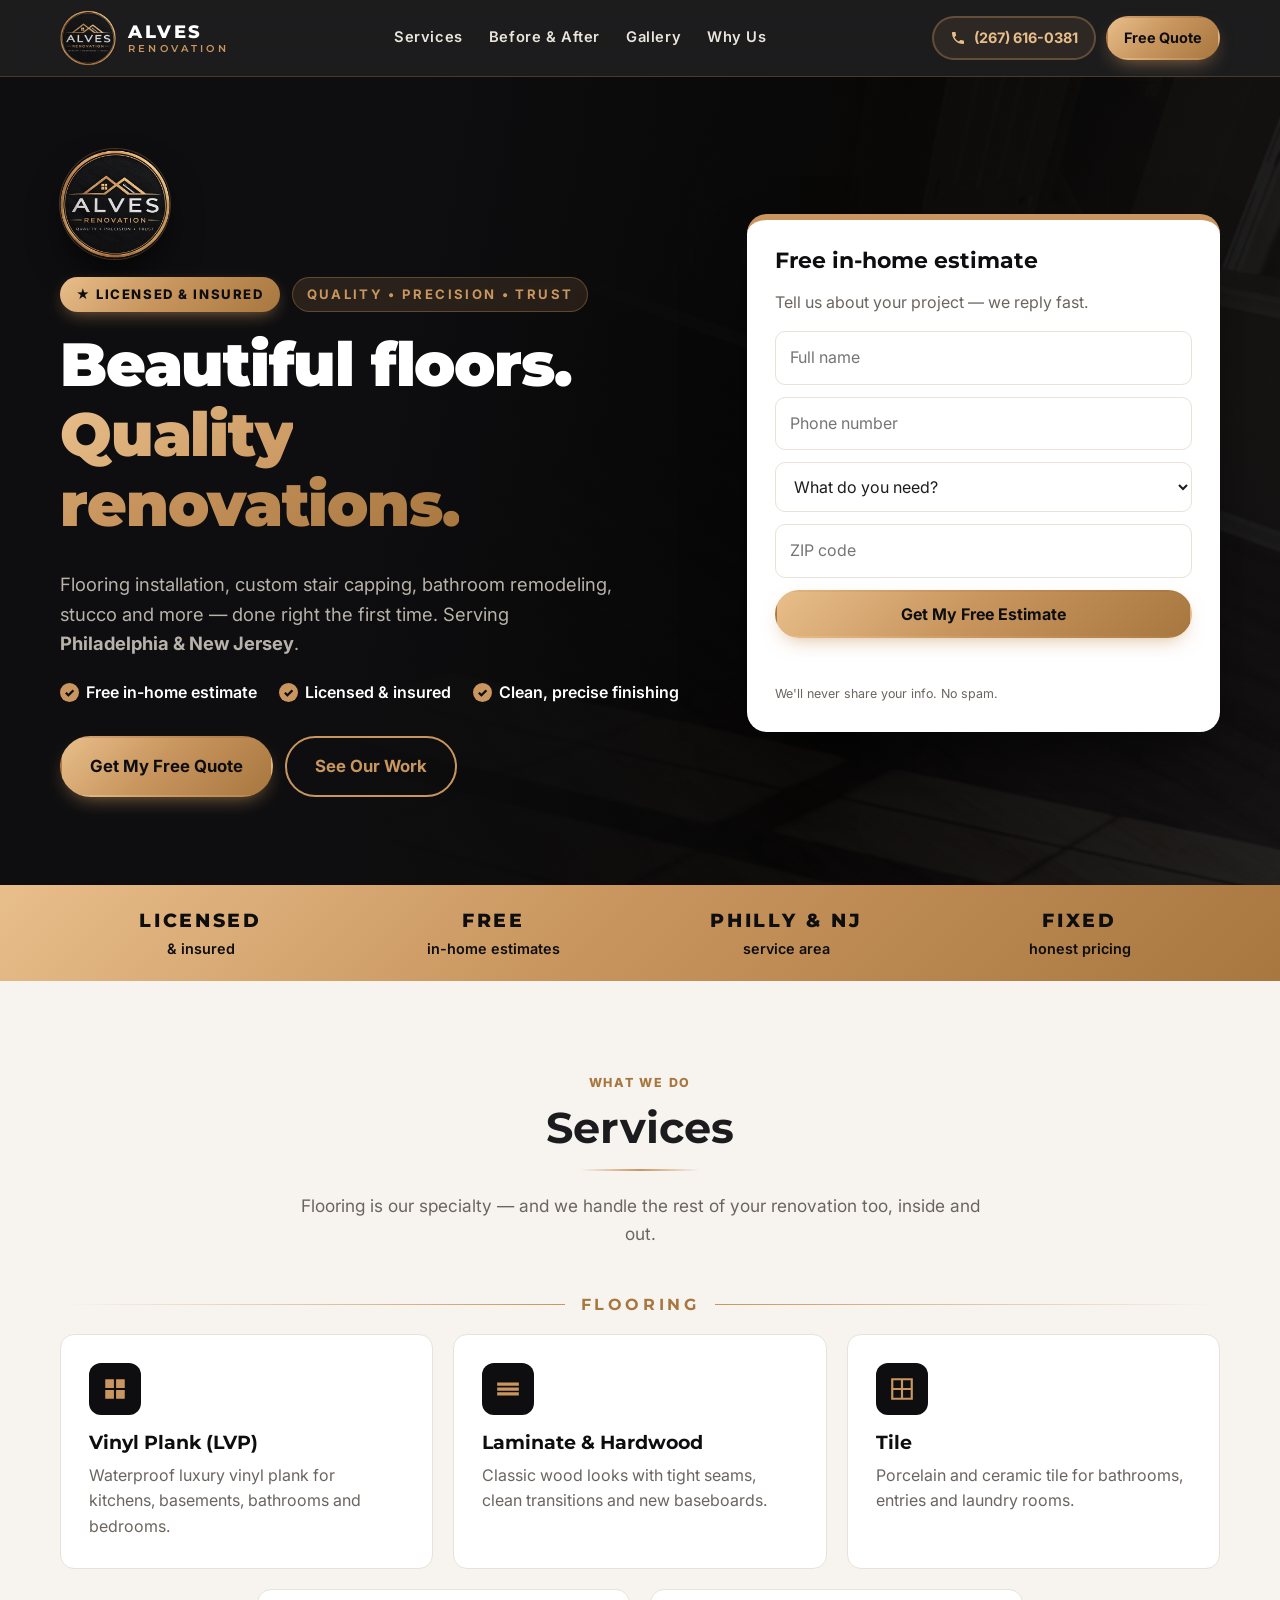
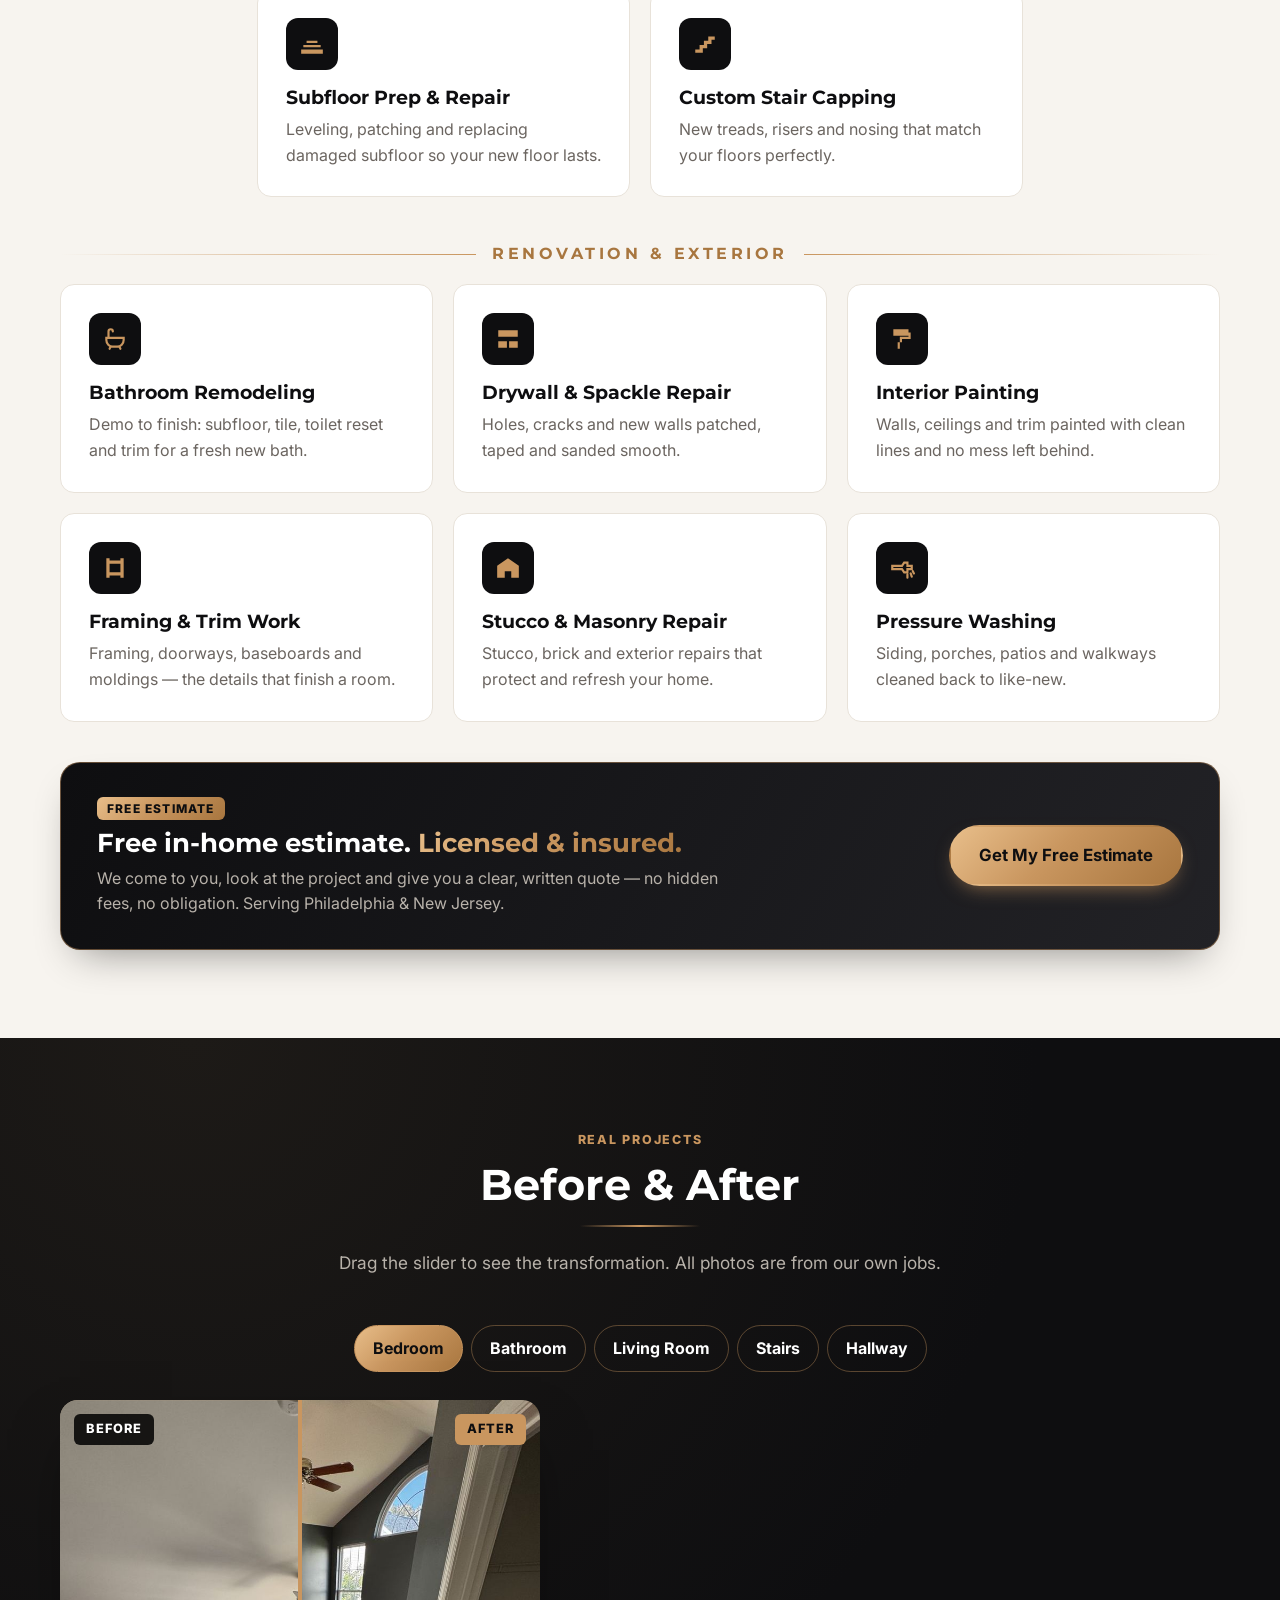
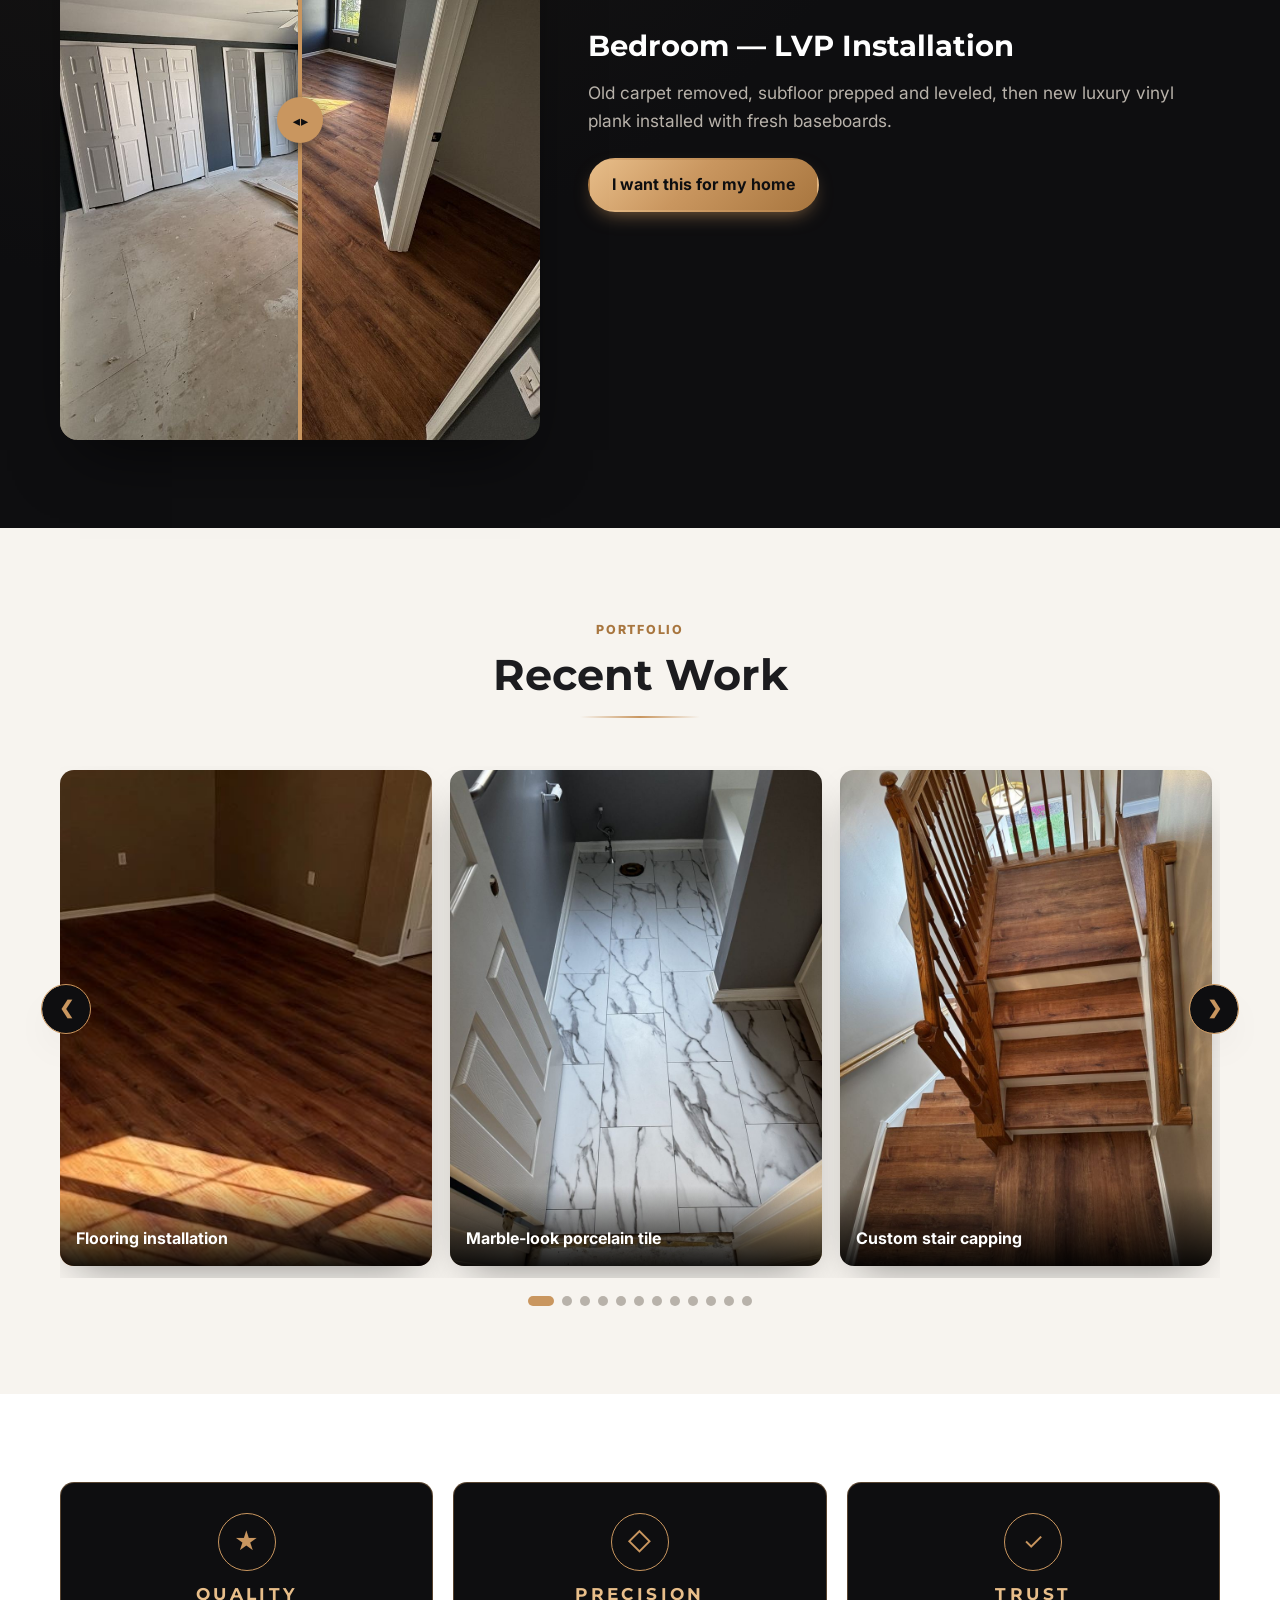
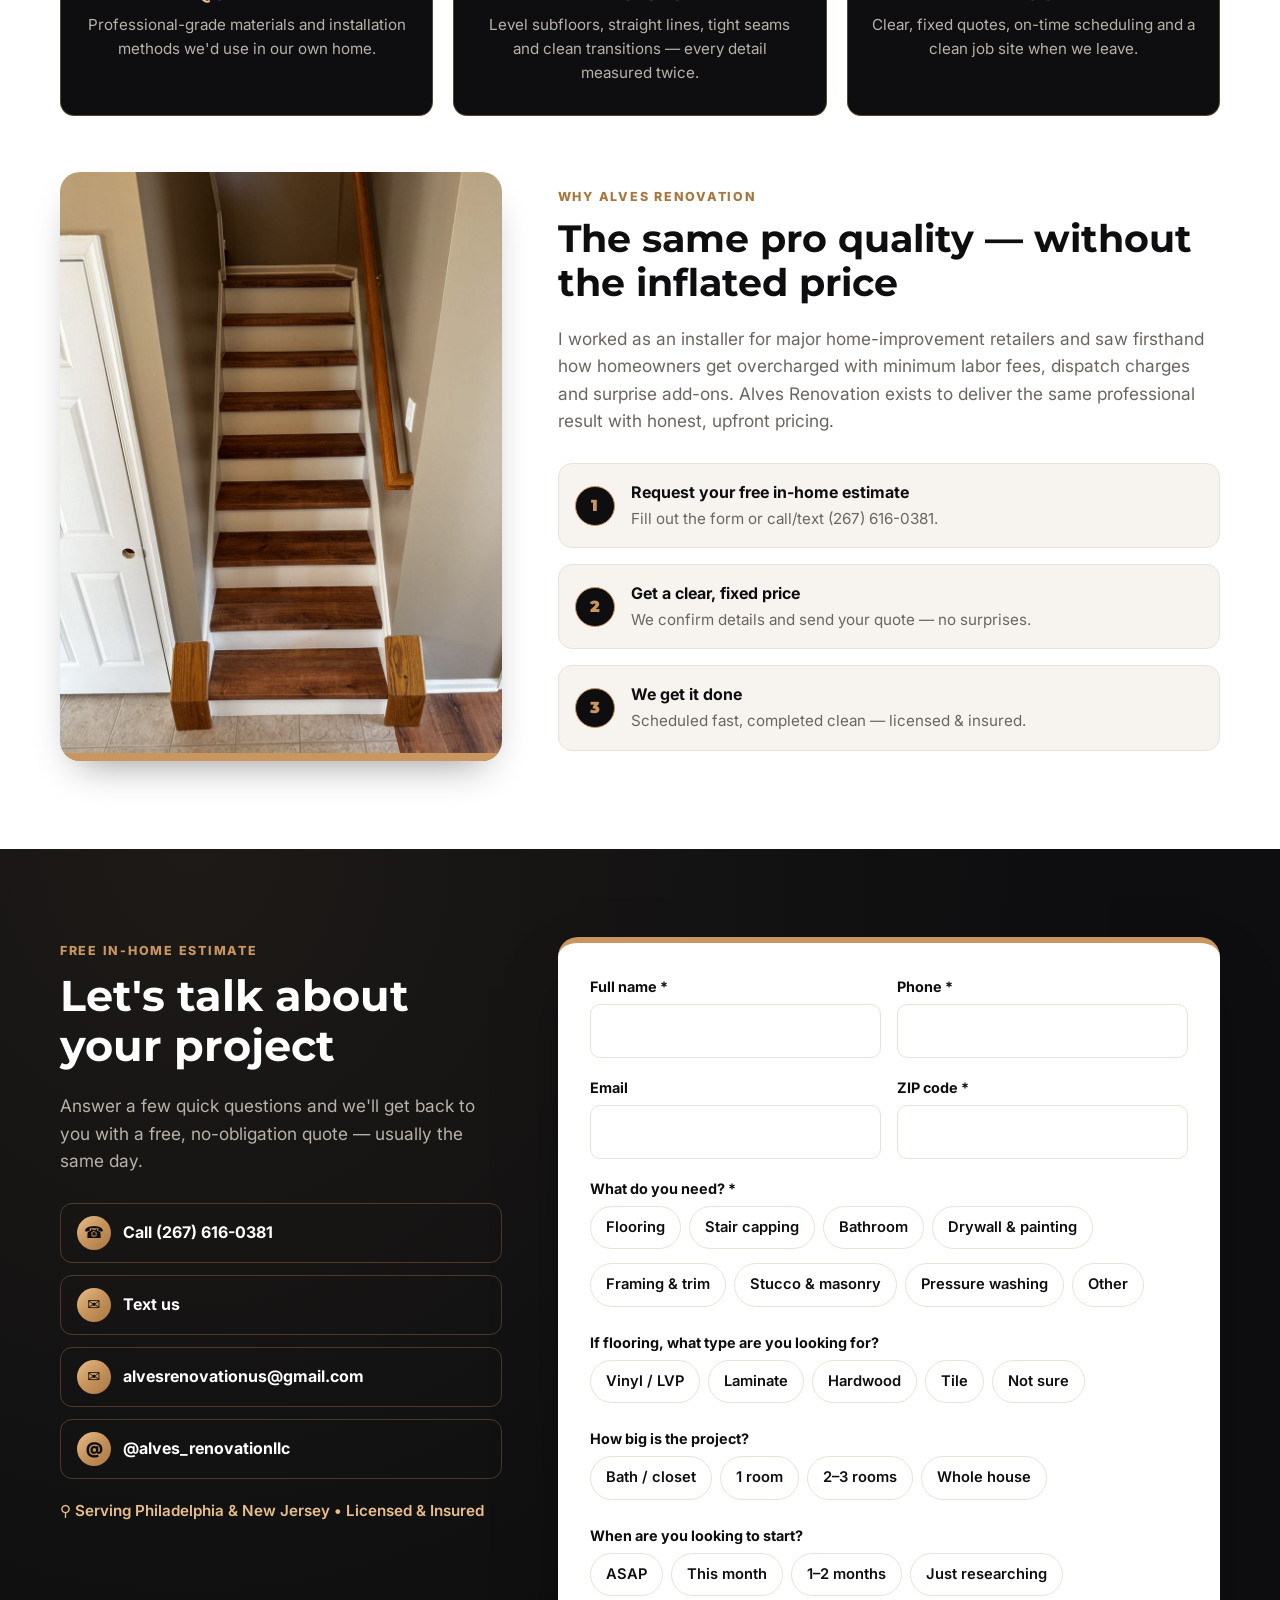
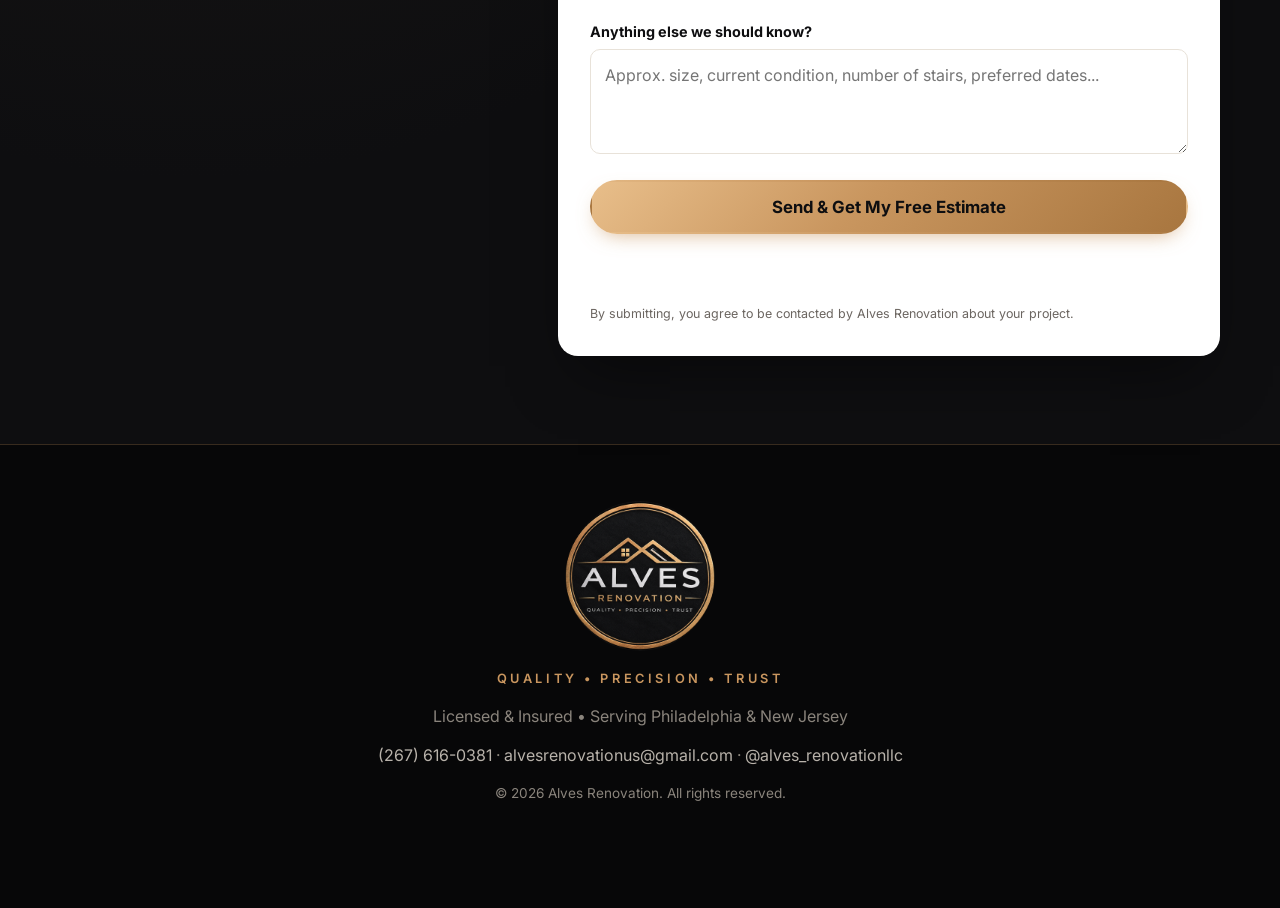
==== index.html @ 7dac27cb "Update site with full service list from the new flyer - New phone (267) 616-0381, Licensed & Insured" ====
<!DOCTYPE html>
<html lang="en">
<head>
  <meta charset="utf-8" />
  <meta name="viewport" content="width=device-width, initial-scale=1" />
  <title>Alves Renovation | Flooring &amp; Home Renovation in Philadelphia &amp; NJ</title>
  <meta name="description" content="Licensed &amp; insured. Flooring installation (vinyl plank, laminate, hardwood, tile), custom stair capping, bathroom remodeling, drywall, painting, framing, stucco &amp; masonry and pressure washing. Serving Philadelphia &amp; New Jersey. Free in-home estimates." />
  <meta property="og:title" content="Alves Renovation | Quality &bull; Precision &bull; Trust" />
  <meta property="og:description" content="Flooring, stair capping, bathrooms, stucco &amp; more. Licensed &amp; insured. Serving Philadelphia &amp; NJ." />
  <meta property="og:image" content="assets/logo-full.jpg" />
  <meta property="og:url" content="https://alvesrenovationus.com" />
  <link rel="canonical" href="https://alvesrenovationus.com" />
  <meta name="theme-color" content="#0E0E10" />
  <link rel="icon" href="assets/favicon.png" type="image/png" />
  <link rel="apple-touch-icon" href="assets/logo-sm.png" />
  <link rel="preconnect" href="https://fonts.googleapis.com" />
  <link rel="preconnect" href="https://fonts.gstatic.com" crossorigin />
  <link href="https://fonts.googleapis.com/css2?family=Inter:wght@400;500;600;700;800&family=Montserrat:wght@700;800;900&display=swap" rel="stylesheet" />
  <link rel="stylesheet" href="css/styles.css" />
</head>
<body>

  <!-- ===== HEADER ===== -->
  <header class="header" id="top">
    <div class="container header__inner">
      <a href="#top" class="brand" aria-label="Alves Renovation home">
        <img src="assets/logo-sm.png" alt="Alves Renovation logo" class="brand__logo" width="56" height="56" />
        <span class="brand__name"><strong>Alves</strong><small>Renovation</small></span>
      </a>
      <nav class="nav" id="nav">
        <a href="#services">Services</a>
        <a href="#before-after">Before &amp; After</a>
        <a href="#gallery">Gallery</a>
        <a href="#why">Why Us</a>
        <a href="#quote" class="nav__cta-mobile">Free Quote</a>
      </nav>
      <div class="header__actions">
        <a href="tel:+12676160381" class="btn btn--ghost btn--sm header__phone">
          <svg class="icon" viewBox="0 0 24 24" aria-hidden="true"><path d="M6.6 10.8a15.1 15.1 0 0 0 6.6 6.6l2.2-2.2c.3-.3.7-.4 1-.2 1.1.4 2.3.6 3.6.6.6 0 1 .4 1 1V20c0 .6-.4 1-1 1A17 17 0 0 1 3 4c0-.6.4-1 1-1h3.5c.6 0 1 .4 1 1 0 1.3.2 2.5.6 3.6.1.3 0 .7-.2 1l-2.3 2.2z"/></svg>
          (267) 616-0381
        </a>
        <a href="#quote" class="btn btn--primary btn--sm">Free Quote</a>
        <button class="menu-toggle" id="menuToggle" aria-label="Open menu" aria-expanded="false"><span></span><span></span><span></span></button>
      </div>
    </div>
  </header>

  <!-- ===== HERO ===== -->
  <section class="hero">
    <div class="hero__bg" aria-hidden="true">
      <img src="assets/img/hero-flooring.jpg" alt="" />
    </div>
    <div class="container hero__grid">
      <div class="hero__copy">
        <img src="assets/logo.png" alt="Alves Renovation — Quality, Precision, Trust" class="hero__logo" width="110" height="110" />
        <span class="badge-li">&#9733; Licensed &amp; Insured</span>
        <span class="pill">Quality &bull; Precision &bull; Trust</span>
        <h1>Beautiful floors.<br /><span class="accent">Quality renovations.</span></h1>
        <p class="lead">Flooring installation, custom stair capping, bathroom remodeling, stucco and more &mdash; done right the first time. Serving <strong>Philadelphia &amp; New Jersey</strong>.</p>
        <ul class="hero__checks">
          <li>Free in-home estimate</li>
          <li>Licensed &amp; insured</li>
          <li>Clean, precise finishing</li>
        </ul>
        <div class="hero__ctas">
          <a href="#quote" class="btn btn--primary btn--lg">Get My Free Quote</a>
          <a href="#before-after" class="btn btn--outline btn--lg">See Our Work</a>
        </div>
      </div>

      <!-- Quick lead card -->
      <div class="hero__card" id="quick">
        <h2>Free in-home estimate</h2>
        <p class="muted">Tell us about your project &mdash; we reply fast.</p>
        <form class="lead-form js-lead-form" data-source="hero" novalidate>
          <label class="sr-only" for="q-name">Full name</label>
          <input id="q-name" name="name" type="text" placeholder="Full name" autocomplete="name" required />
          <label class="sr-only" for="q-phone">Phone</label>
          <input id="q-phone" name="phone" type="tel" placeholder="Phone number" autocomplete="tel" inputmode="tel" required />
          <label class="sr-only" for="q-service">Service needed</label>
          <select id="q-service" name="service" required>
            <option value="">What do you need?</option>
            <optgroup label="Flooring">
              <option>Flooring - Vinyl plank / LVP</option>
              <option>Flooring - Laminate</option>
              <option>Flooring - Hardwood</option>
              <option>Flooring - Tile</option>
              <option>Subfloor prep &amp; repair</option>
              <option>Custom stair capping</option>
            </optgroup>
            <optgroup label="Renovation &amp; Exterior">
              <option>Bathroom remodeling</option>
              <option>Drywall &amp; spackle repair</option>
              <option>Interior painting</option>
              <option>Framing &amp; trim work</option>
              <option>Stucco &amp; masonry repair</option>
              <option>Pressure washing</option>
            </optgroup>
            <option>Other / Not sure</option>
          </select>
          <label class="sr-only" for="q-zip">ZIP code</label>
          <input id="q-zip" name="zip" type="text" placeholder="ZIP code" inputmode="numeric" maxlength="10" autocomplete="postal-code" required />
          <input type="text" name="website" class="hp" tabindex="-1" autocomplete="off" aria-hidden="true" />
          <button type="submit" class="btn btn--primary btn--block">Get My Free Estimate</button>
          <p class="form-status" role="status" aria-live="polite"></p>
        </form>
        <p class="fineprint">We'll never share your info. No spam.</p>
      </div>
    </div>
  </section>

  <!-- ===== TRUST BAR ===== -->
  <section class="trust">
    <div class="container trust__grid">
      <div><strong>Licensed</strong><span>&amp; insured</span></div>
      <div><strong>Free</strong><span>in-home estimates</span></div>
      <div><strong>Philly &amp; NJ</strong><span>service area</span></div>
      <div><strong>Fixed</strong><span>honest pricing</span></div>
    </div>
  </section>

  <!-- ===== SERVICES ===== -->
  <section class="section" id="services">
    <div class="container">
      <header class="section__head">
        <span class="eyebrow">What we do</span>
        <h2>Services</h2>
        <p>Flooring is our specialty &mdash; and we handle the rest of your renovation too, inside and out.</p>
      </header>
      <h3 class="services__group">Flooring</h3>
      <div class="services">
        <article class="service">
          <div class="service__icon"><svg viewBox="0 0 24 24"><path d="M3 3h8v8H3zM13 3h8v8h-8zM3 13h8v8H3zM13 13h8v8h-8z"/></svg></div>
          <h3>Vinyl Plank (LVP)</h3>
          <p>Waterproof luxury vinyl plank for kitchens, basements, bathrooms and bedrooms.</p>
        </article>
        <article class="service">
          <div class="service__icon"><svg viewBox="0 0 24 24"><path d="M2 6h20v3H2zM2 10.5h20v3H2zM2 15h20v3H2z"/></svg></div>
          <h3>Laminate &amp; Hardwood</h3>
          <p>Classic wood looks with tight seams, clean transitions and new baseboards.</p>
        </article>
        <article class="service">
          <div class="service__icon"><svg viewBox="0 0 24 24"><path d="M3 3h18v18H3zM3 12h18M12 3v18" fill="none" stroke="currentColor" stroke-width="2"/></svg></div>
          <h3>Tile</h3>
          <p>Porcelain and ceramic tile for bathrooms, entries and laundry rooms.</p>
        </article>
        <article class="service">
          <div class="service__icon"><svg viewBox="0 0 24 24"><path d="M2 17h20v4H2zM4 13h16v2H4zM7 9h10v2H7z"/></svg></div>
          <h3>Subfloor Prep &amp; Repair</h3>
          <p>Leveling, patching and replacing damaged subfloor so your new floor lasts.</p>
        </article>
        <article class="service">
          <div class="service__icon"><svg viewBox="0 0 24 24"><path d="M3 21v-4h4v-4h4V9h4V5h6v3h-3v4h-4v4h-4v4H3z"/></svg></div>
          <h3>Custom Stair Capping</h3>
          <p>New treads, risers and nosing that match your floors perfectly.</p>
        </article>
      </div>
      <h3 class="services__group">Renovation &amp; Exterior</h3>
      <div class="services">
        <article class="service">
          <div class="service__icon"><svg viewBox="0 0 24 24"><path d="M4 11h16v2a6 6 0 0 1-6 6h-4a6 6 0 0 1-6-6zM6 11V5a2 2 0 0 1 4 0M8 19l-1 2M16 19l1 2" fill="none" stroke="currentColor" stroke-width="2" stroke-linecap="round"/></svg></div>
          <h3>Bathroom Remodeling</h3>
          <p>Demo to finish: subfloor, tile, toilet reset and trim for a fresh new bath.</p>
        </article>
        <article class="service">
          <div class="service__icon"><svg viewBox="0 0 24 24"><path d="M3 4h18v6H3zM3 14h8v6H3zM13 14h8v6h-8z"/></svg></div>
          <h3>Drywall &amp; Spackle Repair</h3>
          <p>Holes, cracks and new walls patched, taped and sanded smooth.</p>
        </article>
        <article class="service">
          <div class="service__icon"><svg viewBox="0 0 24 24"><path d="M4 3h14v6H4zM18 6h2v6h-8v3h-2v6H8v-6h2v-5h8z"/></svg></div>
          <h3>Interior Painting</h3>
          <p>Walls, ceilings and trim painted with clean lines and no mess left behind.</p>
        </article>
        <article class="service">
          <div class="service__icon"><svg viewBox="0 0 24 24"><path d="M4 3h3v18H4zM17 3h3v18h-3zM7 5h10v3H7zM7 16h10v3H7z"/></svg></div>
          <h3>Framing &amp; Trim Work</h3>
          <p>Framing, doorways, baseboards and moldings &mdash; the details that finish a room.</p>
        </article>
        <article class="service">
          <div class="service__icon"><svg viewBox="0 0 24 24"><path d="M2 21V10l10-7 10 7v11h-7v-6H9v6z"/></svg></div>
          <h3>Stucco &amp; Masonry Repair</h3>
          <p>Stucco, brick and exterior repairs that protect and refresh your home.</p>
        </article>
        <article class="service">
          <div class="service__icon"><svg viewBox="0 0 24 24"><path d="M3 10h9l2-3h3v3h4v3h-4v3h-3l-2-3H3zM20 17l1 3M17 18l0 3M22 15l1 2" fill="none" stroke="currentColor" stroke-width="2" stroke-linecap="round"/></svg></div>
          <h3>Pressure Washing</h3>
          <p>Siding, porches, patios and walkways cleaned back to like-new.</p>
        </article>
      </div>

      <div class="offer">
        <div>
          <span class="offer__tag">Free estimate</span>
          <h3>Free in-home estimate. <span class="accent">Licensed &amp; insured.</span></h3>
          <p>We come to you, look at the project and give you a clear, written quote &mdash; no hidden fees, no obligation. Serving Philadelphia &amp; New Jersey.</p>
        </div>
        <a href="#quote" class="btn btn--primary btn--lg">Get My Free Estimate</a>
      </div>
    </div>
  </section>

  <!-- ===== BEFORE & AFTER ===== -->
  <section class="section section--dark" id="before-after">
    <div class="container">
      <header class="section__head">
        <span class="eyebrow">Real projects</span>
        <h2>Before &amp; After</h2>
        <p>Drag the slider to see the transformation. All photos are from our own jobs.</p>
      </header>

      <div class="ba-tabs" role="tablist">
        <button class="ba-tab is-active" role="tab" data-ba="0">Bedroom</button>
        <button class="ba-tab" role="tab" data-ba="1">Bathroom</button>
        <button class="ba-tab" role="tab" data-ba="2">Living Room</button>
        <button class="ba-tab" role="tab" data-ba="3">Stairs</button>
        <button class="ba-tab" role="tab" data-ba="4">Hallway</button>
      </div>

      <div class="ba-stage">
        <div class="ba" id="ba">
          <img class="ba__img ba__after" src="assets/img/bedroom-after.jpg" alt="After: finished bedroom floor" />
          <div class="ba__before-wrap">
            <img class="ba__img ba__before" src="assets/img/bedroom-before.jpg" alt="Before: bedroom subfloor" />
          </div>
          <span class="ba__label ba__label--before">Before</span>
          <span class="ba__label ba__label--after">After</span>
          <div class="ba__handle" aria-hidden="true"><span></span></div>
          <input class="ba__range" type="range" min="0" max="100" value="50" aria-label="Before and after comparison slider" />
        </div>
        <div class="ba-info">
          <h3 id="baTitle">Bedroom &mdash; LVP Installation</h3>
          <p id="baText">Old carpet removed, subfloor prepped and leveled, then new luxury vinyl plank installed with fresh baseboards.</p>
          <a href="#quote" class="btn btn--primary">I want this for my home</a>
        </div>
      </div>
    </div>
  </section>

  <!-- ===== GALLERY / SLIDES ===== -->
  <section class="section" id="gallery">
    <div class="container">
      <header class="section__head">
        <span class="eyebrow">Portfolio</span>
        <h2>Recent Work</h2>
      </header>
      <div class="carousel" id="carousel">
        <button class="carousel__btn carousel__btn--prev" aria-label="Previous photo">&#10094;</button>
        <div class="carousel__track">
          <figure class="slide"><img src="assets/img/hero-flooring.jpg" alt="Living room with new wood-look vinyl plank floor" loading="lazy" /><figcaption>Flooring installation</figcaption></figure>
          <figure class="slide"><img src="assets/img/gallery-bath-tile.jpg" alt="Marble-look tile bathroom floor" loading="lazy" /><figcaption>Marble-look porcelain tile</figcaption></figure>
          <figure class="slide"><img src="assets/img/gallery-stairs.jpg" alt="Stairs with new wood-look treads" loading="lazy" /><figcaption>Custom stair capping</figcaption></figure>
          <figure class="slide"><img src="assets/img/gallery-closet.jpg" alt="Gray LVP floor in walk-in closet" loading="lazy" /><figcaption>Gray LVP &mdash; walk-in closet</figcaption></figure>
          <figure class="slide"><img src="assets/img/gallery-basement.jpg" alt="Finished basement with vinyl plank floor" loading="lazy" /><figcaption>Basement vinyl plank</figcaption></figure>
          <figure class="slide"><img src="assets/img/gallery-hallway.jpg" alt="Hallway with wood-look floor" loading="lazy" /><figcaption>Hallway flooring</figcaption></figure>
          <figure class="slide"><img src="assets/img/gallery-closet-lvp.jpg" alt="Closet with dark wood-look vinyl floor" loading="lazy" /><figcaption>Closet &mdash; wood-look vinyl</figcaption></figure>
          <figure class="slide"><img src="assets/img/stairs-after.jpg" alt="Staircase with new treads and white risers" loading="lazy" /><figcaption>Stair capping &amp; trim</figcaption></figure>
          <figure class="slide"><img src="assets/img/exterior-stucco.jpg" alt="House exterior after stucco repair" loading="lazy" /><figcaption>Stucco &amp; exterior</figcaption></figure>
          <figure class="slide"><img src="assets/img/exterior-porch.jpg" alt="Porch exterior and trim repair in progress" loading="lazy" /><figcaption>Porch, trim &amp; masonry</figcaption></figure>
          <figure class="slide"><img src="assets/img/exterior-work.jpg" alt="Exterior repair with scaffolding" loading="lazy" /><figcaption>Exterior repair</figcaption></figure>
          <figure class="slide"><img src="assets/img/gallery-crew.jpg" alt="Alves Renovation working on drywall" loading="lazy" /><figcaption>Framing, drywall &amp; spackle</figcaption></figure>
        </div>
        <button class="carousel__btn carousel__btn--next" aria-label="Next photo">&#10095;</button>
        <div class="carousel__dots" aria-hidden="true"></div>
      </div>
    </div>
  </section>

  <!-- ===== WHY US ===== -->
  <section class="section section--alt" id="why">
    <div class="container">
      <div class="values">
        <article class="value">
          <div class="value__icon">&#9733;</div>
          <h3>Quality</h3>
          <p>Professional-grade materials and installation methods we'd use in our own home.</p>
        </article>
        <article class="value">
          <div class="value__icon">&#9671;</div>
          <h3>Precision</h3>
          <p>Level subfloors, straight lines, tight seams and clean transitions &mdash; every detail measured twice.</p>
        </article>
        <article class="value">
          <div class="value__icon">&#10003;</div>
          <h3>Trust</h3>
          <p>Clear, fixed quotes, on-time scheduling and a clean job site when we leave.</p>
        </article>
      </div>
    </div>
    <div class="container why">
      <div class="why__photo">
        <img src="assets/img/stairs-after.jpg" alt="Staircase finished by Alves Renovation" loading="lazy" />
      </div>
      <div class="why__copy">
        <span class="eyebrow">Why Alves Renovation</span>
        <h2>The same pro quality &mdash; without the inflated price</h2>
        <p>I worked as an installer for major home-improvement retailers and saw firsthand how homeowners get overcharged with minimum labor fees, dispatch charges and surprise add-ons. Alves Renovation exists to deliver the same professional result with honest, upfront pricing.</p>
        <ol class="steps">
          <li><strong>Request your free in-home estimate</strong><span>Fill out the form or call/text (267) 616-0381.</span></li>
          <li><strong>Get a clear, fixed price</strong><span>We confirm details and send your quote &mdash; no surprises.</span></li>
          <li><strong>We get it done</strong><span>Scheduled fast, completed clean &mdash; licensed &amp; insured.</span></li>
        </ol>
      </div>
    </div>
  </section>

  <!-- ===== LEAD CAPTURE ===== -->
  <section class="section section--dark" id="quote">
    <div class="container quote">
      <div class="quote__copy">
        <span class="eyebrow">Free in-home estimate</span>
        <h2>Let's talk about your project</h2>
        <p>Answer a few quick questions and we'll get back to you with a free, no-obligation quote &mdash; usually the same day.</p>
        <ul class="contact-list">
          <li><a href="tel:+12676160381"><span class="contact-list__icon">&#9742;</span> Call (267) 616-0381</a></li>
          <li><a href="sms:+12676160381"><span class="contact-list__icon">&#9993;</span> Text us</a></li>
          <li><a href="mailto:alvesrenovationus@gmail.com"><span class="contact-list__icon">&#9993;</span> alvesrenovationus@gmail.com</a></li>
          <li><a href="https://www.instagram.com/alves_renovationllc/" target="_blank" rel="noopener"><span class="contact-list__icon">@</span> @alves_renovationllc</a></li>
        </ul>
        <p class="service-area">&#9906; Serving Philadelphia &amp; New Jersey &bull; Licensed &amp; Insured</p>
      </div>

      <form class="quote__form lead-form js-lead-form" data-source="quote-section" novalidate>
        <div class="field-row">
          <div class="field">
            <label for="f-name">Full name *</label>
            <input id="f-name" name="name" type="text" autocomplete="name" required />
          </div>
          <div class="field">
            <label for="f-phone">Phone *</label>
            <input id="f-phone" name="phone" type="tel" inputmode="tel" autocomplete="tel" required />
          </div>
        </div>
        <div class="field-row">
          <div class="field">
            <label for="f-email">Email</label>
            <input id="f-email" name="email" type="email" autocomplete="email" />
          </div>
          <div class="field">
            <label for="f-zip">ZIP code *</label>
            <input id="f-zip" name="zip" type="text" inputmode="numeric" maxlength="10" autocomplete="postal-code" required />
          </div>
        </div>

        <fieldset class="field">
          <legend>What do you need? *</legend>
          <div class="chips">
            <label class="chip"><input type="radio" name="service" value="Flooring installation" required /><span>Flooring</span></label>
            <label class="chip"><input type="radio" name="service" value="Custom stair capping" /><span>Stair capping</span></label>
            <label class="chip"><input type="radio" name="service" value="Bathroom remodeling" /><span>Bathroom</span></label>
            <label class="chip"><input type="radio" name="service" value="Drywall / spackle / painting" /><span>Drywall &amp; painting</span></label>
            <label class="chip"><input type="radio" name="service" value="Framing & trim work" /><span>Framing &amp; trim</span></label>
            <label class="chip"><input type="radio" name="service" value="Stucco & masonry repair" /><span>Stucco &amp; masonry</span></label>
            <label class="chip"><input type="radio" name="service" value="Pressure washing" /><span>Pressure washing</span></label>
            <label class="chip"><input type="radio" name="service" value="Other / not sure" /><span>Other</span></label>
          </div>
        </fieldset>

        <fieldset class="field" id="flooringField">
          <legend>If flooring, what type are you looking for?</legend>
          <div class="chips">
            <label class="chip"><input type="radio" name="flooring" value="Vinyl / LVP" /><span>Vinyl / LVP</span></label>
            <label class="chip"><input type="radio" name="flooring" value="Laminate" /><span>Laminate</span></label>
            <label class="chip"><input type="radio" name="flooring" value="Hardwood" /><span>Hardwood</span></label>
            <label class="chip"><input type="radio" name="flooring" value="Tile" /><span>Tile</span></label>
            <label class="chip"><input type="radio" name="flooring" value="Not sure" /><span>Not sure</span></label>
          </div>
        </fieldset>

        <fieldset class="field">
          <legend>How big is the project?</legend>
          <div class="chips">
            <label class="chip"><input type="radio" name="size" value="Small space (bath / closet)" /><span>Bath / closet</span></label>
            <label class="chip"><input type="radio" name="size" value="1 room" /><span>1 room</span></label>
            <label class="chip"><input type="radio" name="size" value="2-3 rooms" /><span>2&ndash;3 rooms</span></label>
            <label class="chip"><input type="radio" name="size" value="Whole floor / house" /><span>Whole house</span></label>
          </div>
        </fieldset>

        <fieldset class="field">
          <legend>When are you looking to start?</legend>
          <div class="chips">
            <label class="chip"><input type="radio" name="timeline" value="ASAP (1-2 weeks)" /><span>ASAP</span></label>
            <label class="chip"><input type="radio" name="timeline" value="This month" /><span>This month</span></label>
            <label class="chip"><input type="radio" name="timeline" value="1-2 months" /><span>1&ndash;2 months</span></label>
            <label class="chip"><input type="radio" name="timeline" value="Just researching" /><span>Just researching</span></label>
          </div>
        </fieldset>

        <div class="field">
          <label for="f-notes">Anything else we should know?</label>
          <textarea id="f-notes" name="notes" rows="3" placeholder="Approx. size, current condition, number of stairs, preferred dates..."></textarea>
        </div>

        <input type="text" name="website" class="hp" tabindex="-1" autocomplete="off" aria-hidden="true" />
        <button type="submit" class="btn btn--primary btn--lg btn--block">Send &amp; Get My Free Estimate</button>
        <p class="form-status" role="status" aria-live="polite"></p>
        <p class="fineprint">By submitting, you agree to be contacted by Alves Renovation about your project.</p>
      </form>
    </div>
  </section>

  <!-- ===== FOOTER ===== -->
  <footer class="footer">
    <div class="container footer__inner">
      <a href="#top" aria-label="Back to top">
        <img src="assets/logo.png" alt="Alves Renovation logo" class="footer__logo" width="150" height="150" loading="lazy" />
      </a>
      <p class="footer__tagline">Quality &bull; Precision &bull; Trust</p>
      <p>Licensed &amp; Insured &bull; Serving Philadelphia &amp; New Jersey</p>
      <p class="footer__contact"><a href="tel:+12676160381">(267) 616-0381</a> &middot; <a href="mailto:alvesrenovationus@gmail.com">alvesrenovationus@gmail.com</a> &middot; <a href="https://www.instagram.com/alves_renovationllc/" target="_blank" rel="noopener">@alves_renovationllc</a></p>
      <p class="footer__copy">&copy; <span id="year"></span> Alves Renovation. All rights reserved.</p>
    </div>
  </footer>

  <!-- Sticky mobile CTA -->
  <div class="sticky-cta">
    <a href="tel:+12676160381" class="btn btn--ghost">Call</a>
    <a href="sms:+12676160381" class="btn btn--ghost">Text</a>
    <a href="#quote" class="btn btn--primary">Free Quote</a>
  </div>

  <!-- Success modal -->
  <div class="modal" id="thanks" hidden>
    <div class="modal__box" role="dialog" aria-modal="true" aria-labelledby="thanksTitle">
      <div class="modal__check">&#10003;</div>
      <h3 id="thanksTitle">Thank you!</h3>
      <p>We received your request and will contact you shortly. Need it faster? Call or text <a href="tel:+12676160381">(267) 616-0381</a>.</p>
      <button class="btn btn--primary" data-close>Close</button>
    </div>
  </div>

  <script src="js/main.js"></script>
</body>
</html>
---- css/styles.css ----
/* ==========================================================
   Alves Renovation — brand palette (black + gold)
   ========================================================== */
:root {
  /* Alves Renovation brand — black + gold (from the official logo) */
  --black: #0E0E10;
  --charcoal: #18181B;
  --charcoal-2: #222226;
  --gold: #C9965F;
  --gold-light: #E8BE8A;
  --gold-dark: #A8763F;
  --gold-grad: linear-gradient(135deg, #E8BE8A 0%, #C9965F 45%, #A8763F 100%);
  --ink: #1c1c1f;
  --muted: #6b6560;
  --muted-dark: #b8b2aa;
  --line: #e8e2d9;
  --bg: #f7f4ef;
  --white: #ffffff;
  --success: #16a34a;
  --error: #dc2626;
  --radius: 14px;
  --shadow: 0 18px 40px -18px rgba(0, 0, 0, .45);
  --font: "Inter", system-ui, -apple-system, "Segoe UI", Roboto, sans-serif;
  --display: "Montserrat", var(--font);
}

*, *::before, *::after { box-sizing: border-box; }
html { scroll-behavior: smooth; scroll-padding-top: 90px; }
body { margin: 0; font-family: var(--font); color: var(--ink); background: var(--bg); line-height: 1.6; -webkit-font-smoothing: antialiased; }
img { max-width: 100%; display: block; }
a { color: inherit; }
h1, h2, h3 { font-family: var(--display); line-height: 1.15; margin: 0 0 .5em; }
.container { width: min(1160px, 100% - 32px); margin-inline: auto; }
.accent { color: var(--gold); }
.muted { color: var(--muted); }
.sr-only { position: absolute; width: 1px; height: 1px; overflow: hidden; clip: rect(0 0 0 0); white-space: nowrap; }
.hp { position: absolute; left: -9999px; opacity: 0; }
.icon { width: 16px; height: 16px; fill: currentColor; }

/* ---------- Buttons ---------- */
.btn { display: inline-flex; align-items: center; justify-content: center; gap: 8px; font-weight: 700; text-decoration: none; border: 2px solid transparent; border-radius: 999px; padding: 12px 22px; cursor: pointer; font-size: 1rem; font-family: inherit; transition: transform .15s, box-shadow .15s, background .15s, color .15s; }
.btn:hover { transform: translateY(-2px); }
.btn--primary { background: var(--gold-grad); color: var(--black); box-shadow: 0 8px 20px -8px rgba(201, 150, 95, .7); }
.btn--primary:hover { filter: brightness(1.08); }
.btn--outline { border-color: var(--gold); color: var(--gold); background: transparent; }
.btn--outline:hover { background: var(--gold); color: var(--black); }
.btn--ghost { background: rgba(201, 150, 95, .1); color: var(--gold-light); border-color: rgba(201, 150, 95, .35); }
.btn--sm { padding: 8px 16px; font-size: .9rem; }
.btn--lg { padding: 15px 28px; font-size: 1.05rem; }
.btn--block { width: 100%; }
.btn[disabled] { opacity: .65; pointer-events: none; }

/* ---------- Header ---------- */
.header { position: sticky; top: 0; z-index: 50; background: rgba(14, 14, 16, .94); backdrop-filter: blur(12px); border-bottom: 1px solid rgba(201, 150, 95, .25); }
.header__inner { display: flex; align-items: center; justify-content: space-between; gap: 16px; height: 76px; }
.brand { display: flex; align-items: center; gap: 12px; text-decoration: none; color: var(--white); }
.brand__logo { width: 56px; height: 56px; border-radius: 50%; }
.brand__name { font-family: var(--display); font-size: 1.15rem; font-weight: 700; letter-spacing: .14em; text-transform: uppercase; line-height: 1.1; display: flex; flex-direction: column; }
.brand__name small { font-size: .62rem; letter-spacing: .32em; color: var(--gold); font-weight: 600; }
.brand__name strong { color: var(--white); font-weight: 800; }
.brand--light { color: var(--white); }
.nav { display: flex; gap: 26px; }
.nav a { text-decoration: none; font-weight: 600; color: #e9e4dc; font-size: .92rem; letter-spacing: .04em; }
.nav a:hover { color: var(--gold); }
.nav__cta-mobile { display: none; }
.header__actions { display: flex; align-items: center; gap: 10px; }
.menu-toggle { display: none; background: none; border: 0; width: 40px; height: 40px; padding: 8px; cursor: pointer; }
.menu-toggle span { display: block; height: 2px; background: var(--gold); margin: 5px 0; border-radius: 2px; transition: .2s; }

/* ---------- Hero ---------- */
.hero { position: relative; background: var(--black) radial-gradient(ellipse at 80% 20%, #1f1c19 0%, transparent 60%); color: var(--white); overflow: hidden; padding: 72px 0 88px; }
.hero__bg { position: absolute; inset: 0; }
.hero__bg img { width: 100%; height: 100%; object-fit: cover; opacity: .2; filter: grayscale(.4); }
.hero__bg::after { content: ""; position: absolute; inset: 0; background: linear-gradient(100deg, var(--black) 30%, rgba(0, 0, 0, .75) 65%, rgba(14, 14, 16, .55)); }
.hero__grid { position: relative; display: grid; grid-template-columns: 1.15fr .85fr; gap: 48px; align-items: center; }
.pill { display: inline-block; text-transform: uppercase; letter-spacing: .18em !important; background: rgba(201, 150, 95, .14); color: var(--gold); border: 1px solid rgba(201, 150, 95, .35); padding: 6px 14px; border-radius: 999px; font-size: .82rem; font-weight: 700; letter-spacing: .02em; margin-bottom: 18px; }
.hero h1 { font-size: clamp(2.3rem, 5vw, 3.8rem); font-weight: 900; letter-spacing: -.02em; }
.lead { font-size: 1.15rem; color: var(--muted-dark); max-width: 560px; }
.hero__checks { list-style: none; padding: 0; margin: 22px 0 30px; display: flex; flex-wrap: wrap; gap: 10px 22px; }
.hero__checks li { position: relative; padding-left: 26px; font-weight: 600; }
.hero__checks li::before { content: "✓"; position: absolute; left: 0; top: 0; width: 19px; height: 19px; border-radius: 50%; background: var(--gold); color: var(--black); font-size: .75rem; display: grid; place-items: center; font-weight: 900; margin-top: 3px; }
.hero__ctas { display: flex; flex-wrap: wrap; gap: 12px; }
.hero__card { background: var(--white); color: var(--ink); border-radius: 20px; padding: 28px; box-shadow: 0 30px 60px -20px rgba(0, 0, 0, .7); border-top: 6px solid var(--gold); }
.hero__card h2 { font-size: 1.4rem; color: var(--black); margin-bottom: 4px; }
.hero h1 .accent, .offer h3 .accent { background: var(--gold-grad); -webkit-background-clip: text; background-clip: text; color: transparent; }
.hero__card .lead-form { display: grid; gap: 12px; margin-top: 16px; }

/* ---------- Forms ---------- */
.lead-form input, .lead-form select, .lead-form textarea { width: 100%; padding: 13px 14px; border: 1.5px solid var(--line); border-radius: 10px; font: inherit; color: var(--ink); background: var(--white); transition: border-color .15s, box-shadow .15s; }
.lead-form input:focus, .lead-form select:focus, .lead-form textarea:focus { outline: none; border-color: var(--gold-dark); box-shadow: 0 0 0 4px rgba(201, 150, 95, .15); }
.lead-form .is-invalid { border-color: var(--error) !important; }
.form-status { margin: 6px 0 0; font-weight: 600; font-size: .95rem; min-height: 1.2em; }
.form-status.is-error { color: var(--error); }
.form-status.is-success { color: var(--success); }
.fineprint { font-size: .78rem; color: var(--muted); margin: 10px 0 0; }

/* ---------- Trust bar ---------- */
.trust { background: var(--gold-grad); color: var(--black); }
.trust__grid { display: grid; grid-template-columns: repeat(4, 1fr); text-align: center; padding: 20px 0; gap: 12px; }
.trust strong { display: block; font-family: var(--display); font-size: 1.2rem; font-weight: 800; text-transform: uppercase; letter-spacing: .14em; }
.trust span { font-size: .9rem; font-weight: 600; }

/* ---------- Sections ---------- */
.section { padding: 88px 0; }
.section--alt { background: var(--white); }
.section--dark { background: var(--black) radial-gradient(ellipse at 15% 0%, #1d1a17 0%, transparent 55%); color: var(--white); }
.section--dark .section__head p { color: var(--muted-dark); }
.section__head { text-align: center; max-width: 680px; margin: 0 auto 48px; }
.section__head h2 { font-size: clamp(2rem, 4vw, 2.7rem); }
.section__head h2::after { content: ""; display: block; width: 120px; height: 2px; margin: 16px auto 0; background: linear-gradient(90deg, transparent, var(--gold), transparent); }
.section__head p { color: var(--muted); font-size: 1.08rem; margin: 0; }
.eyebrow { display: inline-block; text-transform: uppercase; letter-spacing: .14em; font-size: .78rem; font-weight: 800; color: var(--gold-dark); margin-bottom: 10px; }
.section--dark .eyebrow { color: var(--gold); }

/* ---------- Services ---------- */
.services { display: flex; flex-wrap: wrap; justify-content: center; gap: 20px; }
.services .service { flex: 0 1 calc((100% - 40px) / 3); }
.services + .services__group { margin-top: 48px; }
.services__group { font-size: 1rem; text-transform: uppercase; letter-spacing: .22em; color: var(--gold-dark); text-align: center; margin: 0 0 20px; display: flex; align-items: center; gap: 16px; }
.services__group::before, .services__group::after { content: ""; flex: 1; height: 1px; background: linear-gradient(90deg, transparent, var(--gold)); }
.services__group::after { background: linear-gradient(90deg, var(--gold), transparent); }
.service { background: var(--white); border: 1px solid var(--line); border-radius: var(--radius); padding: 28px; transition: transform .2s, box-shadow .2s, border-color .2s; }
.service:hover { transform: translateY(-4px); box-shadow: var(--shadow); border-color: transparent; }
.service__icon { color: var(--gold); width: 52px; height: 52px; border-radius: 12px; background: var(--black); display: grid; place-items: center; margin-bottom: 16px; }
.service__icon svg { width: 26px; height: 26px; fill: var(--gold); stroke: var(--gold); stroke-width: 0; }
.service__icon svg [stroke] { fill: none; }
.service h3 { font-size: 1.2rem; color: var(--black); }
.service p { margin: 0; color: var(--muted); }
.offer { margin-top: 40px; display: flex; align-items: center; justify-content: space-between; gap: 24px; border: 1px solid rgba(201, 150, 95, .45); background: linear-gradient(120deg, var(--black), var(--charcoal-2)); color: var(--white); padding: 32px 36px; border-radius: 20px; box-shadow: var(--shadow); }
.offer h3 { font-size: 1.6rem; margin: 8px 0; }
.offer p { margin: 0; color: var(--muted-dark); max-width: 640px; }
.offer__tag { background: var(--gold-grad); color: var(--black); font-weight: 800; font-size: .75rem; text-transform: uppercase; letter-spacing: .1em; padding: 4px 10px; border-radius: 6px; }

/* ---------- Before / After ---------- */
.ba-tabs { display: flex; justify-content: center; flex-wrap: wrap; gap: 8px; margin-bottom: 28px; }
.ba-tab { font: inherit; font-weight: 700; padding: 10px 18px; border-radius: 999px; border: 1.5px solid rgba(201, 150, 95, .4); background: transparent; color: var(--white); cursor: pointer; transition: .15s; }
.ba-tab:hover { border-color: var(--gold); }
.ba-tab.is-active { background: var(--gold-grad); color: var(--black); border-color: var(--gold); }
.ba-stage { display: grid; grid-template-columns: minmax(0, 480px) 1fr; gap: 48px; align-items: center; justify-content: center; }
.ba { position: relative; aspect-ratio: 3 / 4; border-radius: 18px; overflow: hidden; box-shadow: 0 30px 60px -20px rgba(0, 0, 0, .6); user-select: none; --pos: 50%; background: #000; }
.ba__img { position: absolute; inset: 0; width: 100%; height: 100%; object-fit: cover; }
.ba__before-wrap { position: absolute; inset: 0; clip-path: inset(0 calc(100% - var(--pos)) 0 0); }
.ba__label { position: absolute; top: 14px; padding: 5px 12px; border-radius: 6px; font-weight: 800; font-size: .8rem; text-transform: uppercase; letter-spacing: .08em; pointer-events: none; }
.ba__label--before { left: 14px; background: rgba(0, 0, 0, .85); color: var(--white); }
.ba__label--after { right: 14px; background: var(--gold); color: var(--black); }
.ba__handle { position: absolute; top: 0; bottom: 0; left: var(--pos); width: 4px; margin-left: -2px; background: var(--gold); pointer-events: none; }
.ba__handle span { position: absolute; top: 50%; left: 50%; width: 46px; height: 46px; transform: translate(-50%, -50%); border-radius: 50%; background: var(--gold); box-shadow: 0 4px 14px rgba(0, 0, 0, .4); }
.ba__handle span::before { content: "◂ ▸"; position: absolute; inset: 0; display: grid; place-items: center; color: var(--black); font-weight: 900; font-size: .9rem; letter-spacing: -1px; }
.ba__range { position: absolute; inset: 0; width: 100%; height: 100%; opacity: 0; cursor: ew-resize; margin: 0; }
.ba.is-fading .ba__img { opacity: 0; }
.ba__img { transition: opacity .25s; }
.ba-info h3 { font-size: 1.8rem; }
.ba-info p { color: var(--muted-dark); font-size: 1.08rem; margin-bottom: 24px; }

/* ---------- Carousel ---------- */
.carousel { position: relative; }
.carousel__track { display: flex; gap: 18px; overflow-x: auto; scroll-snap-type: x mandatory; scroll-behavior: smooth; padding: 4px 4px 12px; scrollbar-width: none; }
.carousel__track::-webkit-scrollbar { display: none; }
.slide { flex: 0 0 calc((100% - 36px) / 3); margin: 0; scroll-snap-align: start; position: relative; border-radius: var(--radius); overflow: hidden; aspect-ratio: 3 / 4; box-shadow: var(--shadow); }
.slide img { width: 100%; height: 100%; object-fit: cover; transition: transform .5s; }
.slide:hover img { transform: scale(1.04); }
.slide figcaption { position: absolute; left: 0; right: 0; bottom: 0; padding: 40px 16px 14px; background: linear-gradient(transparent, rgba(0, 0, 0, .9)); color: var(--white); font-weight: 700; }
.carousel__btn { position: absolute; top: 45%; z-index: 2; width: 48px; height: 48px; border-radius: 50%; border: 0; background: var(--black); color: var(--gold); outline: 1.5px solid var(--gold); font-size: 1.1rem; font-weight: 900; cursor: pointer; box-shadow: var(--shadow); transform: translateY(-50%); }
.carousel__btn--prev { left: -18px; }
.carousel__btn--next { right: -18px; }
.carousel__dots { display: flex; justify-content: center; gap: 8px; margin-top: 18px; }
.carousel__dots button { width: 10px; height: 10px; border-radius: 50%; border: 0; background: var(--muted-dark); padding: 0; cursor: pointer; }
.carousel__dots button.is-active { background: var(--gold); width: 26px; border-radius: 6px; }

/* ---------- Why ---------- */
.why { display: grid; grid-template-columns: .8fr 1.2fr; gap: 56px; align-items: center; }
.why__photo { border-radius: 20px; overflow: hidden; box-shadow: var(--shadow); aspect-ratio: 3 / 4; position: relative; }
.why__photo img { width: 100%; height: 100%; object-fit: cover; }
.why__photo::after { content: ""; position: absolute; inset: auto 0 0 0; height: 8px; background: var(--gold); }
.why h2 { font-size: clamp(1.8rem, 3.4vw, 2.4rem); color: var(--black); }
.why__copy > p { color: var(--muted); font-size: 1.08rem; }
.steps { list-style: none; counter-reset: s; padding: 0; margin: 28px 0 0; display: grid; gap: 16px; }
.steps li { counter-increment: s; position: relative; padding: 16px 16px 16px 72px; border: 1px solid var(--line); border-radius: var(--radius); background: var(--bg); }
.steps li::before { content: counter(s); position: absolute; left: 16px; top: 50%; transform: translateY(-50%); width: 40px; height: 40px; border-radius: 50%; border: 1.5px solid var(--gold); background: var(--black); color: var(--gold); font-family: var(--display); font-weight: 900; display: grid; place-items: center; }
.steps strong { display: block; color: var(--black); }
.steps span { color: var(--muted); font-size: .95rem; }

/* ---------- Quote ---------- */
.quote { display: grid; grid-template-columns: .8fr 1.2fr; gap: 56px; align-items: start; }
.quote__copy h2 { font-size: clamp(2rem, 4vw, 2.7rem); }
.quote__copy p { color: var(--muted-dark); font-size: 1.08rem; }
.contact-list { list-style: none; padding: 0; margin: 28px 0 0; display: grid; gap: 12px; }
.contact-list a { display: flex; align-items: center; gap: 12px; text-decoration: none; font-weight: 700; color: var(--white); padding: 12px 16px; border: 1px solid rgba(201, 150, 95, .3); border-radius: 12px; transition: .15s; word-break: break-all; }
.contact-list a:hover { border-color: var(--gold); background: rgba(201, 150, 95, .08); }
.contact-list__icon { flex: none; width: 34px; height: 34px; border-radius: 50%; background: var(--gold-grad); color: var(--black); display: grid; place-items: center; font-weight: 900; }
.quote__form { background: var(--white); color: var(--ink); border-radius: 20px; padding: 32px; box-shadow: 0 30px 60px -20px rgba(0, 0, 0, .5); border-top: 6px solid var(--gold); display: grid; gap: 18px; }
.field-row { display: grid; grid-template-columns: 1fr 1fr; gap: 16px; }
.field { border: 0; padding: 0; margin: 0; min-width: 0; }
.field label, .field legend { display: block; font-weight: 700; font-size: .9rem; color: var(--black); margin-bottom: 6px; padding: 0; }
.chips { display: flex; flex-wrap: wrap; gap: 8px; }
.chip { position: relative; cursor: pointer; }
.chip input { position: absolute; opacity: 0; width: 1px; height: 1px; }
.chip span { display: inline-block; padding: 9px 15px; border-radius: 999px; border: 1.5px solid var(--line); font-weight: 600; font-size: .92rem; transition: .15s; background: var(--white); }
.chip:hover span { border-color: var(--gold-dark); }
.chip input:checked + span { background: var(--black); border-color: var(--gold); color: var(--gold-light); }
.chip input:focus-visible + span { box-shadow: 0 0 0 4px rgba(201, 150, 95, .25); }
.chips.is-invalid .chip span { border-color: var(--error); }

/* ---------- Footer ---------- */
.footer { background: #070708; color: #8a847c; padding: 56px 0 100px; text-align: center; border-top: 1px solid rgba(201, 150, 95, .25); }
.footer__logo { width: 150px; height: 150px; border-radius: 50%; margin-bottom: 8px; }
.footer__tagline { color: var(--gold); text-transform: uppercase; letter-spacing: .28em; font-size: .8rem; font-weight: 600; }
.footer__inner { display: grid; justify-items: center; gap: 6px; }
.footer p { margin: 4px 0; }
.footer a { color: var(--muted-dark); text-decoration: none; }
.footer a:hover { color: var(--gold); }
.footer__copy { font-size: .85rem; }

/* ---------- Sticky CTA (mobile) ---------- */
.sticky-cta { display: none; }

/* ---------- Modal ---------- */
.modal { position: fixed; inset: 0; z-index: 100; background: rgba(7, 23, 38, .7); display: grid; place-items: center; padding: 16px; }
.modal[hidden] { display: none; }
.modal__box { background: var(--white); border-radius: 20px; padding: 36px 28px; max-width: 420px; text-align: center; box-shadow: var(--shadow); animation: pop .25s ease-out; }
.modal__check { width: 64px; height: 64px; border-radius: 50%; background: var(--gold-grad); color: var(--black); font-size: 2rem; font-weight: 900; display: grid; place-items: center; margin: 0 auto 16px; }
.modal__box h3 { color: var(--black); font-size: 1.6rem; }
.modal__box p { color: var(--muted); }
.modal__box a { color: var(--gold-dark); font-weight: 700; }
@keyframes pop { from { transform: scale(.9); opacity: 0; } to { transform: scale(1); opacity: 1; } }

/* ---------- Reveal on scroll ---------- */
.reveal { opacity: 0; transform: translateY(24px); transition: opacity .6s, transform .6s; }
.reveal.is-visible { opacity: 1; transform: none; }
@media (prefers-reduced-motion: reduce) { .reveal { opacity: 1; transform: none; } html { scroll-behavior: auto; } }

/* ---------- Responsive ---------- */
@media (max-width: 1024px) {
  .slide { flex-basis: calc((100% - 18px) / 2); }
  .carousel__btn--prev { left: 6px; }
  .carousel__btn--next { right: 6px; }
}
@media (max-width: 900px) {
  .nav { position: fixed; top: 76px; left: 0; right: 0; flex-direction: column; gap: 0; background: var(--black); border-bottom: 1px solid rgba(201, 150, 95, .3); box-shadow: var(--shadow); transform: translateY(-120%); transition: transform .25s; z-index: -1; }
  .nav.is-open { transform: none; }
  .nav a { padding: 16px 24px; border-top: 1px solid rgba(255, 255, 255, .08); }
  .nav__cta-mobile { display: block; }
  .menu-toggle { display: block; }
  .header__phone { display: none; }
  .hero { padding: 48px 0 64px; }
  .hero__grid, .ba-stage, .why, .quote { grid-template-columns: 1fr; gap: 36px; }
  .ba { max-width: 480px; margin: 0 auto; width: 100%; }
  .ba-info { text-align: center; }
  .why__photo { max-width: 420px; margin: 0 auto; width: 100%; aspect-ratio: 4 / 3; }
  .offer { flex-direction: column; text-align: center; }
  .trust__grid { grid-template-columns: repeat(2, 1fr); }
  .section { padding: 64px 0; }
}
@media (max-width: 600px) {
  .header__actions > .btn--primary { display: none; }
  .field-row { grid-template-columns: 1fr; }
  .slide { flex-basis: 82%; }
  .quote__form, .hero__card { padding: 22px; }
  .offer { padding: 26px 22px; }
  .hero__ctas .btn { flex: 1 1 100%; }
  .sticky-cta { display: grid; grid-template-columns: 1fr 1fr 1.6fr; gap: 8px; position: fixed; left: 0; right: 0; bottom: 0; z-index: 60; padding: 10px 12px calc(10px + env(safe-area-inset-bottom)); background: rgba(14, 14, 16, .96); backdrop-filter: blur(10px); border-top: 1px solid rgba(201, 150, 95, .35); }
  .sticky-cta .btn { padding: 12px 8px; }
}

/* ---------- Values (Quality • Precision • Trust) ---------- */
.values { display: grid; grid-template-columns: repeat(3, 1fr); gap: 20px; margin-bottom: 56px; }
.value { text-align: center; padding: 30px 24px; border-radius: var(--radius); background: var(--black); color: var(--white); border: 1px solid rgba(201, 150, 95, .4); }
.value__icon { width: 58px; height: 58px; margin: 0 auto 14px; border-radius: 50%; border: 1.5px solid var(--gold); display: grid; place-items: center; color: var(--gold); font-size: 1.5rem; }
.value h3 { text-transform: uppercase; letter-spacing: .2em; font-size: 1.05rem; color: var(--gold-light); }
.value p { margin: 0; color: var(--muted-dark); font-size: .95rem; }
.hero__logo { width: 110px; height: 110px; border-radius: 50%; margin-bottom: 18px; box-shadow: 0 0 0 1px rgba(201, 150, 95, .3), 0 20px 40px -10px rgba(0, 0, 0, .8); }
@media (max-width: 900px) { .values { grid-template-columns: 1fr; } }
@media (max-width: 600px) { .brand__name { font-size: .95rem; } .brand__logo { width: 48px; height: 48px; } .hero__logo { width: 84px; height: 84px; } }

/* ---------- Licensed badge & service area ---------- */
.badge-li { display: inline-block; margin: 0 8px 18px 0; padding: 7px 16px; border-radius: 999px; background: var(--gold-grad); color: var(--black); font-weight: 800; font-size: .82rem; text-transform: uppercase; letter-spacing: .12em; box-shadow: 0 6px 18px -6px rgba(201, 150, 95, .7); }
.service-area { margin-top: 20px; color: var(--gold-light) !important; font-weight: 600; font-size: .95rem !important; }
@media (max-width: 1024px) { .services .service { flex-basis: calc((100% - 20px) / 2); } }
@media (max-width: 600px) { .services .service { flex-basis: 100%; } }
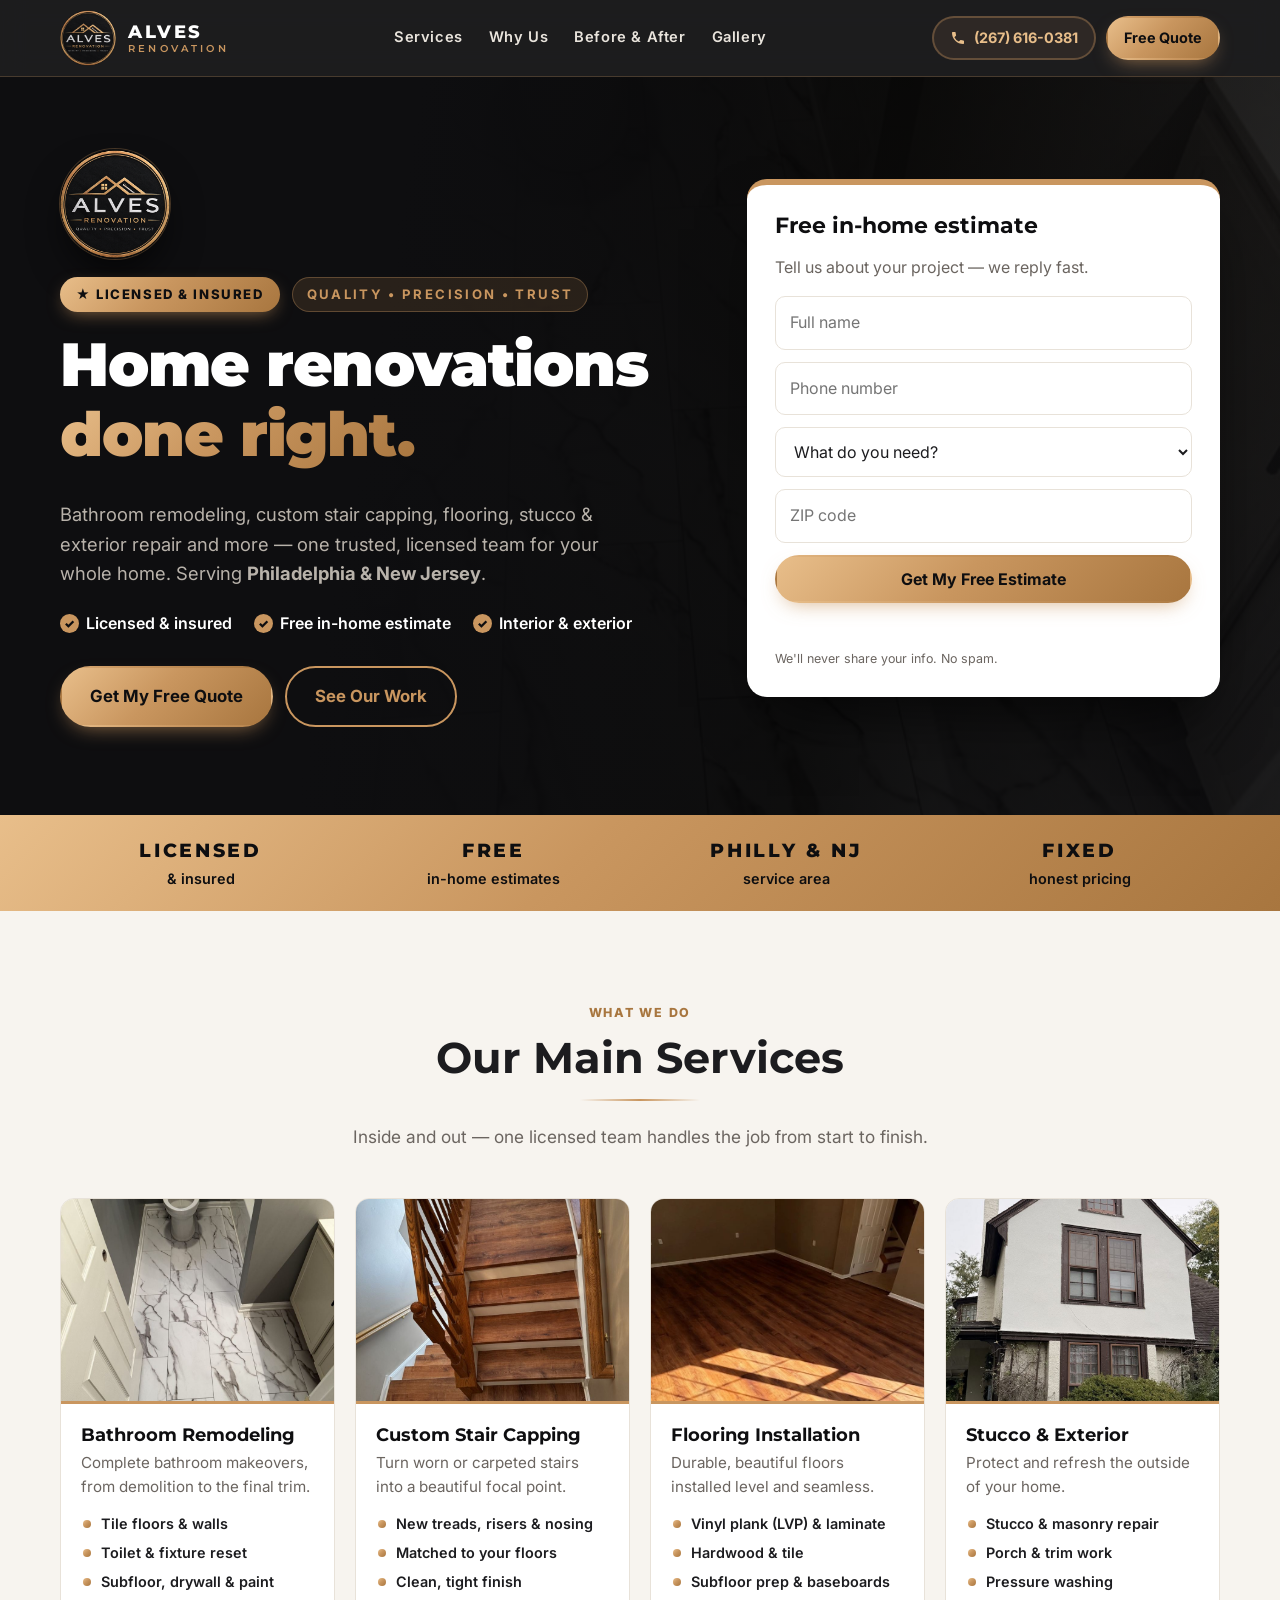
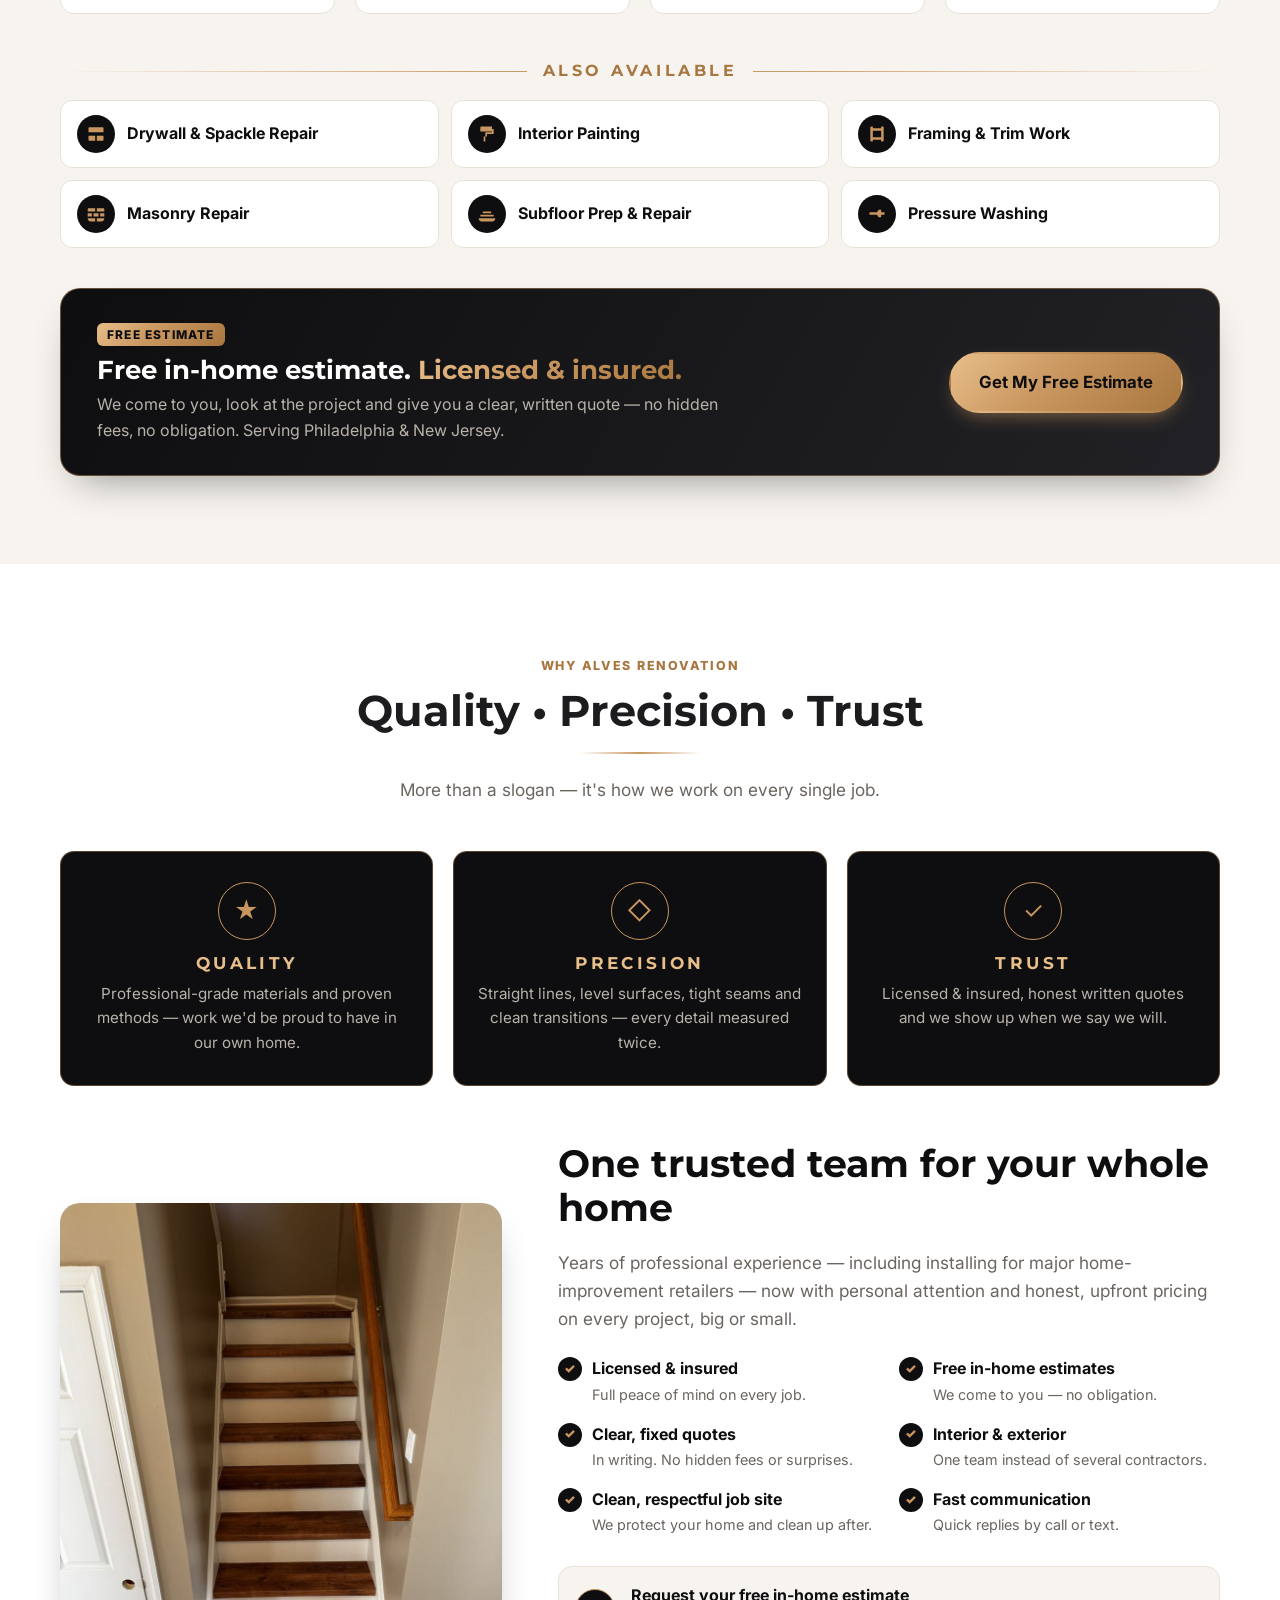
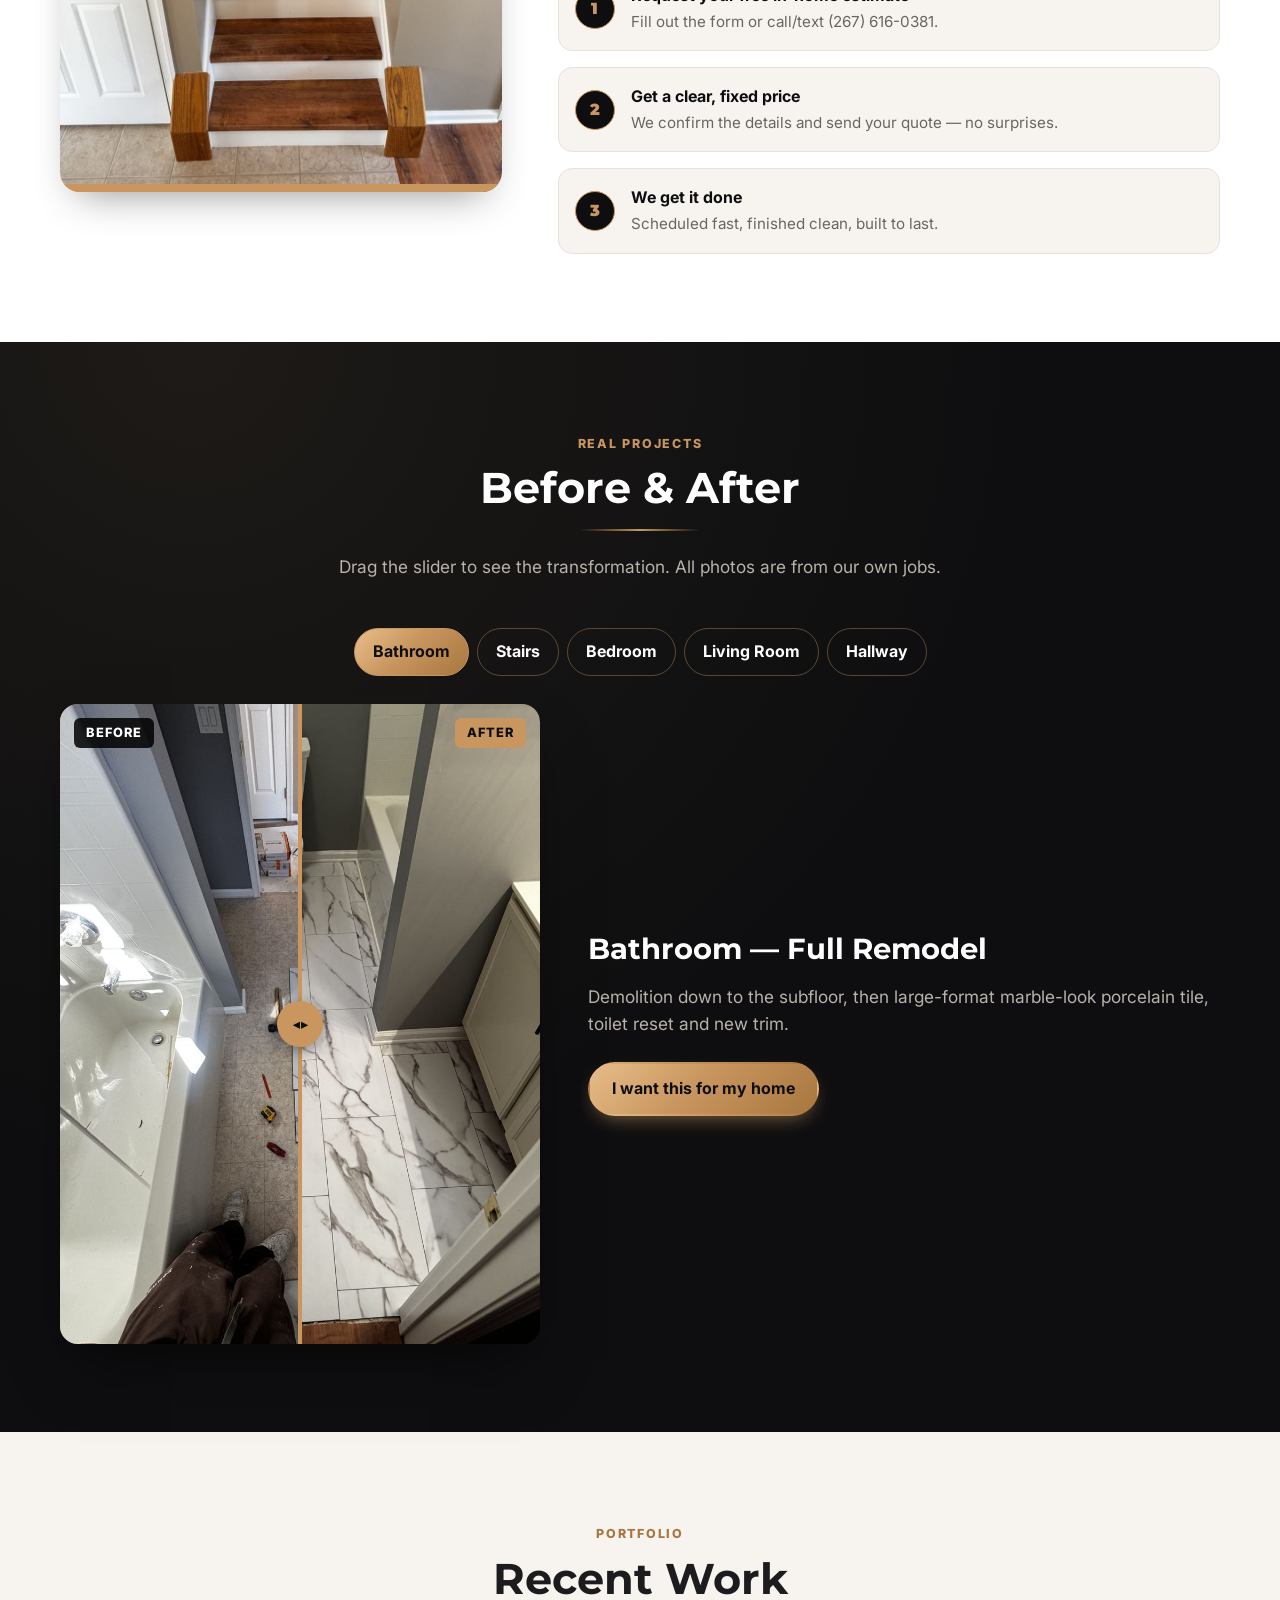
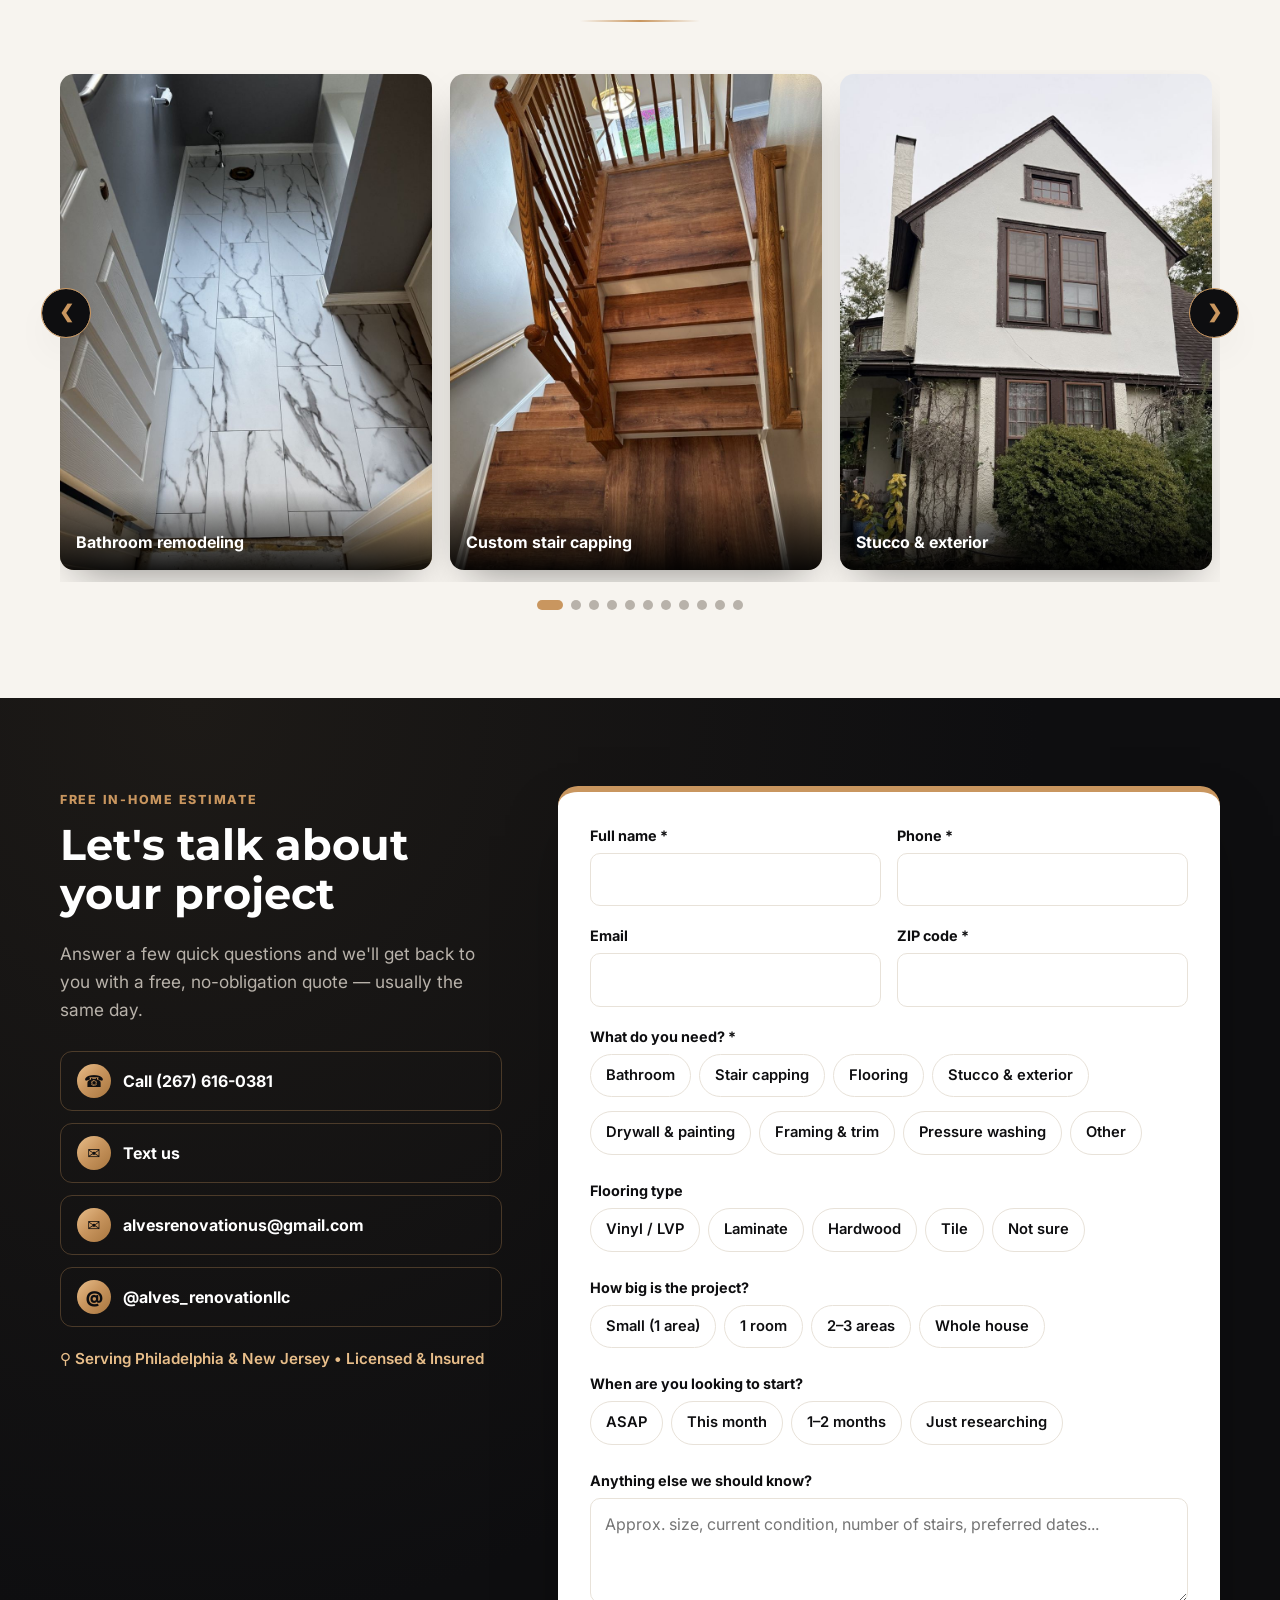
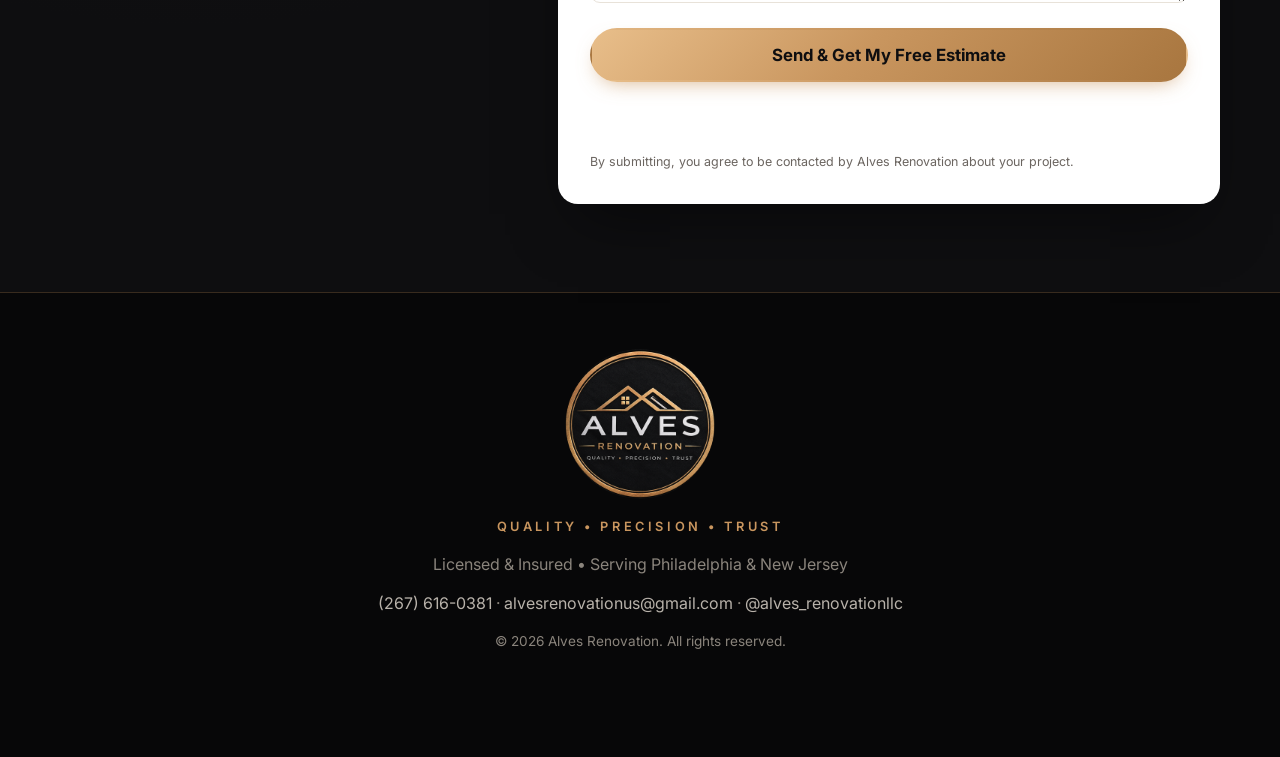
==== commit 4f69bd1e: "Present all main services equally and highlight company qualities - Hero now speaks to home renovati" ====
--- a/index.html
+++ b/index.html
@@ -3,10 +3,10 @@
 <head>
   <meta charset="utf-8" />
   <meta name="viewport" content="width=device-width, initial-scale=1" />
-  <title>Alves Renovation | Flooring &amp; Home Renovation in Philadelphia &amp; NJ</title>
-  <meta name="description" content="Licensed &amp; insured. Flooring installation (vinyl plank, laminate, hardwood, tile), custom stair capping, bathroom remodeling, drywall, painting, framing, stucco &amp; masonry and pressure washing. Serving Philadelphia &amp; New Jersey. Free in-home estimates." />
+  <title>Alves Renovation | Home Renovation in Philadelphia &amp; NJ</title>
+  <meta name="description" content="Licensed &amp; insured home renovation: bathroom remodeling, custom stair capping, flooring, stucco &amp; exterior, drywall, painting, framing &amp; trim and pressure washing. Serving Philadelphia &amp; New Jersey. Free in-home estimates." />
   <meta property="og:title" content="Alves Renovation | Quality &bull; Precision &bull; Trust" />
-  <meta property="og:description" content="Flooring, stair capping, bathrooms, stucco &amp; more. Licensed &amp; insured. Serving Philadelphia &amp; NJ." />
+  <meta property="og:description" content="Bathrooms, stair capping, flooring, stucco &amp; exterior and more. Licensed &amp; insured. Serving Philadelphia &amp; NJ." />
   <meta property="og:image" content="assets/logo-full.jpg" />
   <meta property="og:url" content="https://alvesrenovationus.com" />
   <link rel="canonical" href="https://alvesrenovationus.com" />
@@ -29,9 +29,9 @@
       </a>
       <nav class="nav" id="nav">
         <a href="#services">Services</a>
+        <a href="#why">Why Us</a>
         <a href="#before-after">Before &amp; After</a>
         <a href="#gallery">Gallery</a>
-        <a href="#why">Why Us</a>
         <a href="#quote" class="nav__cta-mobile">Free Quote</a>
       </nav>
       <div class="header__actions">
@@ -48,19 +48,19 @@
   <!-- ===== HERO ===== -->
   <section class="hero">
     <div class="hero__bg" aria-hidden="true">
-      <img src="assets/img/hero-flooring.jpg" alt="" />
+      <img src="assets/img/bathroom-after.jpg" alt="" />
     </div>
     <div class="container hero__grid">
       <div class="hero__copy">
         <img src="assets/logo.png" alt="Alves Renovation — Quality, Precision, Trust" class="hero__logo" width="110" height="110" />
         <span class="badge-li">&#9733; Licensed &amp; Insured</span>
         <span class="pill">Quality &bull; Precision &bull; Trust</span>
-        <h1>Beautiful floors.<br /><span class="accent">Quality renovations.</span></h1>
-        <p class="lead">Flooring installation, custom stair capping, bathroom remodeling, stucco and more &mdash; done right the first time. Serving <strong>Philadelphia &amp; New Jersey</strong>.</p>
+        <h1>Home renovations<br /><span class="accent">done right.</span></h1>
+        <p class="lead">Bathroom remodeling, custom stair capping, flooring, stucco &amp; exterior repair and more &mdash; one trusted, licensed team for your whole home. Serving <strong>Philadelphia &amp; New Jersey</strong>.</p>
         <ul class="hero__checks">
+          <li>Licensed &amp; insured</li>
           <li>Free in-home estimate</li>
-          <li>Licensed &amp; insured</li>
-          <li>Clean, precise finishing</li>
+          <li>Interior &amp; exterior</li>
         </ul>
         <div class="hero__ctas">
           <a href="#quote" class="btn btn--primary btn--lg">Get My Free Quote</a>
@@ -80,22 +80,14 @@
           <label class="sr-only" for="q-service">Service needed</label>
           <select id="q-service" name="service" required>
             <option value="">What do you need?</option>
-            <optgroup label="Flooring">
-              <option>Flooring - Vinyl plank / LVP</option>
-              <option>Flooring - Laminate</option>
-              <option>Flooring - Hardwood</option>
-              <option>Flooring - Tile</option>
-              <option>Subfloor prep &amp; repair</option>
-              <option>Custom stair capping</option>
-            </optgroup>
-            <optgroup label="Renovation &amp; Exterior">
-              <option>Bathroom remodeling</option>
-              <option>Drywall &amp; spackle repair</option>
-              <option>Interior painting</option>
-              <option>Framing &amp; trim work</option>
-              <option>Stucco &amp; masonry repair</option>
-              <option>Pressure washing</option>
-            </optgroup>
+            <option>Bathroom remodeling</option>
+            <option>Custom stair capping</option>
+            <option>Flooring installation</option>
+            <option>Stucco &amp; exterior / masonry</option>
+            <option>Drywall &amp; spackle repair</option>
+            <option>Interior painting</option>
+            <option>Framing &amp; trim work</option>
+            <option>Pressure washing</option>
             <option>Other / Not sure</option>
           </select>
           <label class="sr-only" for="q-zip">ZIP code</label>
@@ -124,69 +116,52 @@
     <div class="container">
       <header class="section__head">
         <span class="eyebrow">What we do</span>
-        <h2>Services</h2>
-        <p>Flooring is our specialty &mdash; and we handle the rest of your renovation too, inside and out.</p>
+        <h2>Our Main Services</h2>
+        <p>Inside and out &mdash; one licensed team handles the job from start to finish.</p>
       </header>
-      <h3 class="services__group">Flooring</h3>
-      <div class="services">
-        <article class="service">
-          <div class="service__icon"><svg viewBox="0 0 24 24"><path d="M3 3h8v8H3zM13 3h8v8h-8zM3 13h8v8H3zM13 13h8v8h-8z"/></svg></div>
-          <h3>Vinyl Plank (LVP)</h3>
-          <p>Waterproof luxury vinyl plank for kitchens, basements, bathrooms and bedrooms.</p>
-        </article>
-        <article class="service">
-          <div class="service__icon"><svg viewBox="0 0 24 24"><path d="M2 6h20v3H2zM2 10.5h20v3H2zM2 15h20v3H2z"/></svg></div>
-          <h3>Laminate &amp; Hardwood</h3>
-          <p>Classic wood looks with tight seams, clean transitions and new baseboards.</p>
-        </article>
-        <article class="service">
-          <div class="service__icon"><svg viewBox="0 0 24 24"><path d="M3 3h18v18H3zM3 12h18M12 3v18" fill="none" stroke="currentColor" stroke-width="2"/></svg></div>
-          <h3>Tile</h3>
-          <p>Porcelain and ceramic tile for bathrooms, entries and laundry rooms.</p>
-        </article>
-        <article class="service">
-          <div class="service__icon"><svg viewBox="0 0 24 24"><path d="M2 17h20v4H2zM4 13h16v2H4zM7 9h10v2H7z"/></svg></div>
-          <h3>Subfloor Prep &amp; Repair</h3>
-          <p>Leveling, patching and replacing damaged subfloor so your new floor lasts.</p>
-        </article>
-        <article class="service">
-          <div class="service__icon"><svg viewBox="0 0 24 24"><path d="M3 21v-4h4v-4h4V9h4V5h6v3h-3v4h-4v4h-4v4H3z"/></svg></div>
-          <h3>Custom Stair Capping</h3>
-          <p>New treads, risers and nosing that match your floors perfectly.</p>
-        </article>
-      </div>
-      <h3 class="services__group">Renovation &amp; Exterior</h3>
-      <div class="services">
-        <article class="service">
-          <div class="service__icon"><svg viewBox="0 0 24 24"><path d="M4 11h16v2a6 6 0 0 1-6 6h-4a6 6 0 0 1-6-6zM6 11V5a2 2 0 0 1 4 0M8 19l-1 2M16 19l1 2" fill="none" stroke="currentColor" stroke-width="2" stroke-linecap="round"/></svg></div>
-          <h3>Bathroom Remodeling</h3>
-          <p>Demo to finish: subfloor, tile, toilet reset and trim for a fresh new bath.</p>
-        </article>
-        <article class="service">
-          <div class="service__icon"><svg viewBox="0 0 24 24"><path d="M3 4h18v6H3zM3 14h8v6H3zM13 14h8v6h-8z"/></svg></div>
-          <h3>Drywall &amp; Spackle Repair</h3>
-          <p>Holes, cracks and new walls patched, taped and sanded smooth.</p>
-        </article>
-        <article class="service">
-          <div class="service__icon"><svg viewBox="0 0 24 24"><path d="M4 3h14v6H4zM18 6h2v6h-8v3h-2v6H8v-6h2v-5h8z"/></svg></div>
-          <h3>Interior Painting</h3>
-          <p>Walls, ceilings and trim painted with clean lines and no mess left behind.</p>
-        </article>
-        <article class="service">
-          <div class="service__icon"><svg viewBox="0 0 24 24"><path d="M4 3h3v18H4zM17 3h3v18h-3zM7 5h10v3H7zM7 16h10v3H7z"/></svg></div>
-          <h3>Framing &amp; Trim Work</h3>
-          <p>Framing, doorways, baseboards and moldings &mdash; the details that finish a room.</p>
-        </article>
-        <article class="service">
-          <div class="service__icon"><svg viewBox="0 0 24 24"><path d="M2 21V10l10-7 10 7v11h-7v-6H9v6z"/></svg></div>
-          <h3>Stucco &amp; Masonry Repair</h3>
-          <p>Stucco, brick and exterior repairs that protect and refresh your home.</p>
-        </article>
-        <article class="service">
-          <div class="service__icon"><svg viewBox="0 0 24 24"><path d="M3 10h9l2-3h3v3h4v3h-4v3h-3l-2-3H3zM20 17l1 3M17 18l0 3M22 15l1 2" fill="none" stroke="currentColor" stroke-width="2" stroke-linecap="round"/></svg></div>
-          <h3>Pressure Washing</h3>
-          <p>Siding, porches, patios and walkways cleaned back to like-new.</p>
-        </article>
+      <div class="main-services">
+        <article class="main-service">
+          <div class="main-service__img"><img src="assets/img/bathroom-after.jpg" alt="Remodeled bathroom with marble-look tile" loading="lazy" /></div>
+          <div class="main-service__body">
+            <h3>Bathroom Remodeling</h3>
+            <p>Complete bathroom makeovers, from demolition to the final trim.</p>
+            <ul><li>Tile floors &amp; walls</li><li>Toilet &amp; fixture reset</li><li>Subfloor, drywall &amp; paint</li></ul>
+          </div>
+        </article>
+        <article class="main-service">
+          <div class="main-service__img"><img src="assets/img/gallery-stairs.jpg" alt="Staircase with new wood-look stair capping" loading="lazy" /></div>
+          <div class="main-service__body">
+            <h3>Custom Stair Capping</h3>
+            <p>Turn worn or carpeted stairs into a beautiful focal point.</p>
+            <ul><li>New treads, risers &amp; nosing</li><li>Matched to your floors</li><li>Clean, tight finish</li></ul>
+          </div>
+        </article>
+        <article class="main-service">
+          <div class="main-service__img"><img src="assets/img/hero-flooring.jpg" alt="Living room with new wood-look plank floor" loading="lazy" /></div>
+          <div class="main-service__body">
+            <h3>Flooring Installation</h3>
+            <p>Durable, beautiful floors installed level and seamless.</p>
+            <ul><li>Vinyl plank (LVP) &amp; laminate</li><li>Hardwood &amp; tile</li><li>Subfloor prep &amp; baseboards</li></ul>
+          </div>
+        </article>
+        <article class="main-service">
+          <div class="main-service__img"><img src="assets/img/exterior-stucco.jpg" alt="House exterior after stucco repair" loading="lazy" /></div>
+          <div class="main-service__body">
+            <h3>Stucco &amp; Exterior</h3>
+            <p>Protect and refresh the outside of your home.</p>
+            <ul><li>Stucco &amp; masonry repair</li><li>Porch &amp; trim work</li><li>Pressure washing</li></ul>
+          </div>
+        </article>
+      </div>
+
+      <h3 class="services__group">Also available</h3>
+      <div class="mini-services">
+          <div class="mini-service"><svg viewBox="0 0 24 24" aria-hidden="true"><path d="M3 4h18v6H3zM3 14h8v6H3zM13 14h8v6h-8z"/></svg><span>Drywall &amp; Spackle Repair</span></div>
+          <div class="mini-service"><svg viewBox="0 0 24 24" aria-hidden="true"><path d="M4 3h14v6H4zM18 6h2v6h-8v3h-2v6H8v-6h2v-5h8z"/></svg><span>Interior Painting</span></div>
+          <div class="mini-service"><svg viewBox="0 0 24 24" aria-hidden="true"><path d="M4 3h3v18H4zM17 3h3v18h-3zM7 5h10v3H7zM7 16h10v3H7z"/></svg><span>Framing &amp; Trim Work</span></div>
+          <div class="mini-service"><svg viewBox="0 0 24 24" aria-hidden="true"><path d="M2 5h9v4H2zM13 5h9v4h-9zM2 11h5v4H2zM9 11h6v4H9zM17 11h5v4h-5zM2 17h9v4H2zM13 17h9v4h-9z"/></svg><span>Masonry Repair</span></div>
+          <div class="mini-service"><svg viewBox="0 0 24 24" aria-hidden="true"><path d="M2 17h20v4H2zM4 13h16v2H4zM7 9h10v2H7z"/></svg><span>Subfloor Prep &amp; Repair</span></div>
+          <div class="mini-service"><svg viewBox="0 0 24 24" aria-hidden="true"><path d="M3 10h9l2-3h3v3h4v3h-4v3h-3l-2-3H3z"/></svg><span>Pressure Washing</span></div>
       </div>
 
       <div class="offer">
@@ -196,6 +171,56 @@
           <p>We come to you, look at the project and give you a clear, written quote &mdash; no hidden fees, no obligation. Serving Philadelphia &amp; New Jersey.</p>
         </div>
         <a href="#quote" class="btn btn--primary btn--lg">Get My Free Estimate</a>
+      </div>
+    </div>
+  </section>
+
+  <!-- ===== WHY US ===== -->
+  <section class="section section--alt" id="why">
+    <div class="container">
+      <header class="section__head">
+        <span class="eyebrow">Why Alves Renovation</span>
+        <h2>Quality &bull; Precision &bull; Trust</h2>
+        <p>More than a slogan &mdash; it's how we work on every single job.</p>
+      </header>
+      <div class="values">
+        <article class="value">
+          <div class="value__icon">&#9733;</div>
+          <h3>Quality</h3>
+          <p>Professional-grade materials and proven methods &mdash; work we'd be proud to have in our own home.</p>
+        </article>
+        <article class="value">
+          <div class="value__icon">&#9671;</div>
+          <h3>Precision</h3>
+          <p>Straight lines, level surfaces, tight seams and clean transitions &mdash; every detail measured twice.</p>
+        </article>
+        <article class="value">
+          <div class="value__icon">&#10003;</div>
+          <h3>Trust</h3>
+          <p>Licensed &amp; insured, honest written quotes and we show up when we say we will.</p>
+        </article>
+      </div>
+    </div>
+    <div class="container why">
+      <div class="why__photo">
+        <img src="assets/img/stairs-after.jpg" alt="Staircase finished by Alves Renovation" loading="lazy" />
+      </div>
+      <div class="why__copy">
+        <h2>One trusted team for your whole home</h2>
+        <p>Years of professional experience &mdash; including installing for major home-improvement retailers &mdash; now with personal attention and honest, upfront pricing on every project, big or small.</p>
+        <ul class="qualities">
+          <li><strong>Licensed &amp; insured</strong><span>Full peace of mind on every job.</span></li>
+          <li><strong>Free in-home estimates</strong><span>We come to you &mdash; no obligation.</span></li>
+          <li><strong>Clear, fixed quotes</strong><span>In writing. No hidden fees or surprises.</span></li>
+          <li><strong>Interior &amp; exterior</strong><span>One team instead of several contractors.</span></li>
+          <li><strong>Clean, respectful job site</strong><span>We protect your home and clean up after.</span></li>
+          <li><strong>Fast communication</strong><span>Quick replies by call or text.</span></li>
+        </ul>
+        <ol class="steps">
+          <li><strong>Request your free in-home estimate</strong><span>Fill out the form or call/text (267) 616-0381.</span></li>
+          <li><strong>Get a clear, fixed price</strong><span>We confirm the details and send your quote &mdash; no surprises.</span></li>
+          <li><strong>We get it done</strong><span>Scheduled fast, finished clean, built to last.</span></li>
+        </ol>
       </div>
     </div>
   </section>
@@ -210,18 +235,18 @@
       </header>
 
       <div class="ba-tabs" role="tablist">
-        <button class="ba-tab is-active" role="tab" data-ba="0">Bedroom</button>
-        <button class="ba-tab" role="tab" data-ba="1">Bathroom</button>
-        <button class="ba-tab" role="tab" data-ba="2">Living Room</button>
-        <button class="ba-tab" role="tab" data-ba="3">Stairs</button>
+        <button class="ba-tab is-active" role="tab" data-ba="0">Bathroom</button>
+        <button class="ba-tab" role="tab" data-ba="1">Stairs</button>
+        <button class="ba-tab" role="tab" data-ba="2">Bedroom</button>
+        <button class="ba-tab" role="tab" data-ba="3">Living Room</button>
         <button class="ba-tab" role="tab" data-ba="4">Hallway</button>
       </div>
 
       <div class="ba-stage">
         <div class="ba" id="ba">
-          <img class="ba__img ba__after" src="assets/img/bedroom-after.jpg" alt="After: finished bedroom floor" />
+          <img class="ba__img ba__after" src="assets/img/bathroom-after.jpg" alt="After: remodeled bathroom" />
           <div class="ba__before-wrap">
-            <img class="ba__img ba__before" src="assets/img/bedroom-before.jpg" alt="Before: bedroom subfloor" />
+            <img class="ba__img ba__before" src="assets/img/bathroom-before.jpg" alt="Before: bathroom demolition" />
           </div>
           <span class="ba__label ba__label--before">Before</span>
           <span class="ba__label ba__label--after">After</span>
@@ -229,8 +254,8 @@
           <input class="ba__range" type="range" min="0" max="100" value="50" aria-label="Before and after comparison slider" />
         </div>
         <div class="ba-info">
-          <h3 id="baTitle">Bedroom &mdash; LVP Installation</h3>
-          <p id="baText">Old carpet removed, subfloor prepped and leveled, then new luxury vinyl plank installed with fresh baseboards.</p>
+          <h3 id="baTitle">Bathroom &mdash; Full Remodel</h3>
+          <p id="baText">Demolition down to the subfloor, then large-format marble-look porcelain tile, toilet reset and new trim.</p>
           <a href="#quote" class="btn btn--primary">I want this for my home</a>
         </div>
       </div>
@@ -247,59 +272,20 @@
       <div class="carousel" id="carousel">
         <button class="carousel__btn carousel__btn--prev" aria-label="Previous photo">&#10094;</button>
         <div class="carousel__track">
-          <figure class="slide"><img src="assets/img/hero-flooring.jpg" alt="Living room with new wood-look vinyl plank floor" loading="lazy" /><figcaption>Flooring installation</figcaption></figure>
-          <figure class="slide"><img src="assets/img/gallery-bath-tile.jpg" alt="Marble-look tile bathroom floor" loading="lazy" /><figcaption>Marble-look porcelain tile</figcaption></figure>
+          <figure class="slide"><img src="assets/img/gallery-bath-tile.jpg" alt="Remodeled bathroom with marble-look tile" loading="lazy" /><figcaption>Bathroom remodeling</figcaption></figure>
           <figure class="slide"><img src="assets/img/gallery-stairs.jpg" alt="Stairs with new wood-look treads" loading="lazy" /><figcaption>Custom stair capping</figcaption></figure>
-          <figure class="slide"><img src="assets/img/gallery-closet.jpg" alt="Gray LVP floor in walk-in closet" loading="lazy" /><figcaption>Gray LVP &mdash; walk-in closet</figcaption></figure>
-          <figure class="slide"><img src="assets/img/gallery-basement.jpg" alt="Finished basement with vinyl plank floor" loading="lazy" /><figcaption>Basement vinyl plank</figcaption></figure>
-          <figure class="slide"><img src="assets/img/gallery-hallway.jpg" alt="Hallway with wood-look floor" loading="lazy" /><figcaption>Hallway flooring</figcaption></figure>
-          <figure class="slide"><img src="assets/img/gallery-closet-lvp.jpg" alt="Closet with dark wood-look vinyl floor" loading="lazy" /><figcaption>Closet &mdash; wood-look vinyl</figcaption></figure>
+          <figure class="slide"><img src="assets/img/exterior-stucco.jpg" alt="House exterior after stucco repair" loading="lazy" /><figcaption>Stucco &amp; exterior</figcaption></figure>
+          <figure class="slide"><img src="assets/img/hero-flooring.jpg" alt="Living room with new wood-look plank floor" loading="lazy" /><figcaption>Flooring installation</figcaption></figure>
           <figure class="slide"><img src="assets/img/stairs-after.jpg" alt="Staircase with new treads and white risers" loading="lazy" /><figcaption>Stair capping &amp; trim</figcaption></figure>
-          <figure class="slide"><img src="assets/img/exterior-stucco.jpg" alt="House exterior after stucco repair" loading="lazy" /><figcaption>Stucco &amp; exterior</figcaption></figure>
           <figure class="slide"><img src="assets/img/exterior-porch.jpg" alt="Porch exterior and trim repair in progress" loading="lazy" /><figcaption>Porch, trim &amp; masonry</figcaption></figure>
+          <figure class="slide"><img src="assets/img/gallery-crew.jpg" alt="Alves Renovation working on drywall" loading="lazy" /><figcaption>Framing, drywall &amp; spackle</figcaption></figure>
+          <figure class="slide"><img src="assets/img/gallery-basement.jpg" alt="Finished basement with plank floor" loading="lazy" /><figcaption>Basement renovation</figcaption></figure>
           <figure class="slide"><img src="assets/img/exterior-work.jpg" alt="Exterior repair with scaffolding" loading="lazy" /><figcaption>Exterior repair</figcaption></figure>
-          <figure class="slide"><img src="assets/img/gallery-crew.jpg" alt="Alves Renovation working on drywall" loading="lazy" /><figcaption>Framing, drywall &amp; spackle</figcaption></figure>
+          <figure class="slide"><img src="assets/img/gallery-closet.jpg" alt="Walk-in closet with new gray floor" loading="lazy" /><figcaption>Closet makeover</figcaption></figure>
+          <figure class="slide"><img src="assets/img/gallery-hallway.jpg" alt="Hallway with new floor and trim" loading="lazy" /><figcaption>Hallway &amp; trim</figcaption></figure>
         </div>
         <button class="carousel__btn carousel__btn--next" aria-label="Next photo">&#10095;</button>
         <div class="carousel__dots" aria-hidden="true"></div>
-      </div>
-    </div>
-  </section>
-
-  <!-- ===== WHY US ===== -->
-  <section class="section section--alt" id="why">
-    <div class="container">
-      <div class="values">
-        <article class="value">
-          <div class="value__icon">&#9733;</div>
-          <h3>Quality</h3>
-          <p>Professional-grade materials and installation methods we'd use in our own home.</p>
-        </article>
-        <article class="value">
-          <div class="value__icon">&#9671;</div>
-          <h3>Precision</h3>
-          <p>Level subfloors, straight lines, tight seams and clean transitions &mdash; every detail measured twice.</p>
-        </article>
-        <article class="value">
-          <div class="value__icon">&#10003;</div>
-          <h3>Trust</h3>
-          <p>Clear, fixed quotes, on-time scheduling and a clean job site when we leave.</p>
-        </article>
-      </div>
-    </div>
-    <div class="container why">
-      <div class="why__photo">
-        <img src="assets/img/stairs-after.jpg" alt="Staircase finished by Alves Renovation" loading="lazy" />
-      </div>
-      <div class="why__copy">
-        <span class="eyebrow">Why Alves Renovation</span>
-        <h2>The same pro quality &mdash; without the inflated price</h2>
-        <p>I worked as an installer for major home-improvement retailers and saw firsthand how homeowners get overcharged with minimum labor fees, dispatch charges and surprise add-ons. Alves Renovation exists to deliver the same professional result with honest, upfront pricing.</p>
-        <ol class="steps">
-          <li><strong>Request your free in-home estimate</strong><span>Fill out the form or call/text (267) 616-0381.</span></li>
-          <li><strong>Get a clear, fixed price</strong><span>We confirm details and send your quote &mdash; no surprises.</span></li>
-          <li><strong>We get it done</strong><span>Scheduled fast, completed clean &mdash; licensed &amp; insured.</span></li>
-        </ol>
       </div>
     </div>
   </section>
@@ -345,19 +331,20 @@
         <fieldset class="field">
           <legend>What do you need? *</legend>
           <div class="chips">
-            <label class="chip"><input type="radio" name="service" value="Flooring installation" required /><span>Flooring</span></label>
+            <label class="chip"><input type="radio" name="service" value="Bathroom remodeling" required /><span>Bathroom</span></label>
             <label class="chip"><input type="radio" name="service" value="Custom stair capping" /><span>Stair capping</span></label>
-            <label class="chip"><input type="radio" name="service" value="Bathroom remodeling" /><span>Bathroom</span></label>
+            <label class="chip"><input type="radio" name="service" value="Flooring installation" /><span>Flooring</span></label>
+            <label class="chip"><input type="radio" name="service" value="Stucco & masonry repair" /><span>Stucco &amp; exterior</span></label>
             <label class="chip"><input type="radio" name="service" value="Drywall / spackle / painting" /><span>Drywall &amp; painting</span></label>
             <label class="chip"><input type="radio" name="service" value="Framing & trim work" /><span>Framing &amp; trim</span></label>
-            <label class="chip"><input type="radio" name="service" value="Stucco & masonry repair" /><span>Stucco &amp; masonry</span></label>
+
             <label class="chip"><input type="radio" name="service" value="Pressure washing" /><span>Pressure washing</span></label>
             <label class="chip"><input type="radio" name="service" value="Other / not sure" /><span>Other</span></label>
           </div>
         </fieldset>
 
         <fieldset class="field" id="flooringField">
-          <legend>If flooring, what type are you looking for?</legend>
+          <legend>Flooring type</legend>
           <div class="chips">
             <label class="chip"><input type="radio" name="flooring" value="Vinyl / LVP" /><span>Vinyl / LVP</span></label>
             <label class="chip"><input type="radio" name="flooring" value="Laminate" /><span>Laminate</span></label>
@@ -370,9 +357,9 @@
         <fieldset class="field">
           <legend>How big is the project?</legend>
           <div class="chips">
-            <label class="chip"><input type="radio" name="size" value="Small space (bath / closet)" /><span>Bath / closet</span></label>
+            <label class="chip"><input type="radio" name="size" value="Small (1 area)" /><span>Small (1 area)</span></label>
             <label class="chip"><input type="radio" name="size" value="1 room" /><span>1 room</span></label>
-            <label class="chip"><input type="radio" name="size" value="2-3 rooms" /><span>2&ndash;3 rooms</span></label>
+            <label class="chip"><input type="radio" name="size" value="2-3 areas" /><span>2&ndash;3 areas</span></label>
             <label class="chip"><input type="radio" name="size" value="Whole floor / house" /><span>Whole house</span></label>
           </div>
         </fieldset>
--- a/css/styles.css
+++ b/css/styles.css
@@ -277,3 +277,37 @@
 .service-area { margin-top: 20px; color: var(--gold-light) !important; font-weight: 600; font-size: .95rem !important; }
 @media (max-width: 1024px) { .services .service { flex-basis: calc((100% - 20px) / 2); } }
 @media (max-width: 600px) { .services .service { flex-basis: 100%; } }
+
+/* ---------- Main services (photo cards) ---------- */
+.main-services { display: grid; grid-template-columns: repeat(4, 1fr); gap: 20px; }
+.main-service { background: var(--white); border-radius: var(--radius); overflow: hidden; border: 1px solid var(--line); display: flex; flex-direction: column; transition: transform .2s, box-shadow .2s; }
+.main-service:hover { transform: translateY(-4px); box-shadow: var(--shadow); }
+.main-service__img { aspect-ratio: 4 / 3; overflow: hidden; position: relative; border-bottom: 3px solid var(--gold); }
+.main-service__img img { width: 100%; height: 100%; object-fit: cover; transition: transform .5s; }
+.main-service:hover .main-service__img img { transform: scale(1.05); }
+.main-service__body { padding: 20px; }
+.main-service h3 { font-size: 1.15rem; color: var(--black); margin-bottom: 6px; }
+.main-service p { color: var(--muted); margin: 0 0 12px; font-size: .95rem; }
+.main-service ul { list-style: none; padding: 0; margin: 0; display: grid; gap: 6px; }
+.main-service li { position: relative; padding-left: 20px; font-size: .9rem; font-weight: 600; color: var(--ink); }
+.main-service li::before { content: ""; position: absolute; left: 2px; top: .55em; width: 8px; height: 8px; border-radius: 50%; background: var(--gold-grad); }
+.services__group { margin-top: 48px !important; }
+
+/* ---------- Other services (compact) ---------- */
+.mini-services { display: grid; grid-template-columns: repeat(3, 1fr); gap: 12px; }
+.mini-service { display: flex; align-items: center; gap: 12px; background: var(--white); border: 1px solid var(--line); border-radius: 12px; padding: 14px 16px; font-weight: 700; color: var(--black); }
+.mini-service svg { flex: none; width: 38px; height: 38px; padding: 9px; border-radius: 50%; background: var(--black); fill: var(--gold); }
+
+/* ---------- Qualities ---------- */
+.why__copy h2 { margin-top: 0; }
+.qualities { list-style: none; padding: 0; margin: 24px 0 8px; display: grid; grid-template-columns: 1fr 1fr; gap: 14px 20px; }
+.qualities li { position: relative; padding-left: 34px; }
+.qualities li::before { content: "✓"; position: absolute; left: 0; top: 1px; width: 24px; height: 24px; border-radius: 50%; background: var(--black); color: var(--gold); font-weight: 900; font-size: .8rem; display: grid; place-items: center; }
+.qualities strong { display: block; color: var(--black); }
+.qualities span { color: var(--muted); font-size: .9rem; }
+.why { margin-top: 56px; }
+.values { margin-bottom: 0 !important; }
+
+@media (max-width: 1024px) { .main-services { grid-template-columns: repeat(2, 1fr); } }
+@media (max-width: 900px) { .mini-services { grid-template-columns: 1fr 1fr; } }
+@media (max-width: 600px) { .main-services, .mini-services, .qualities { grid-template-columns: 1fr; } }
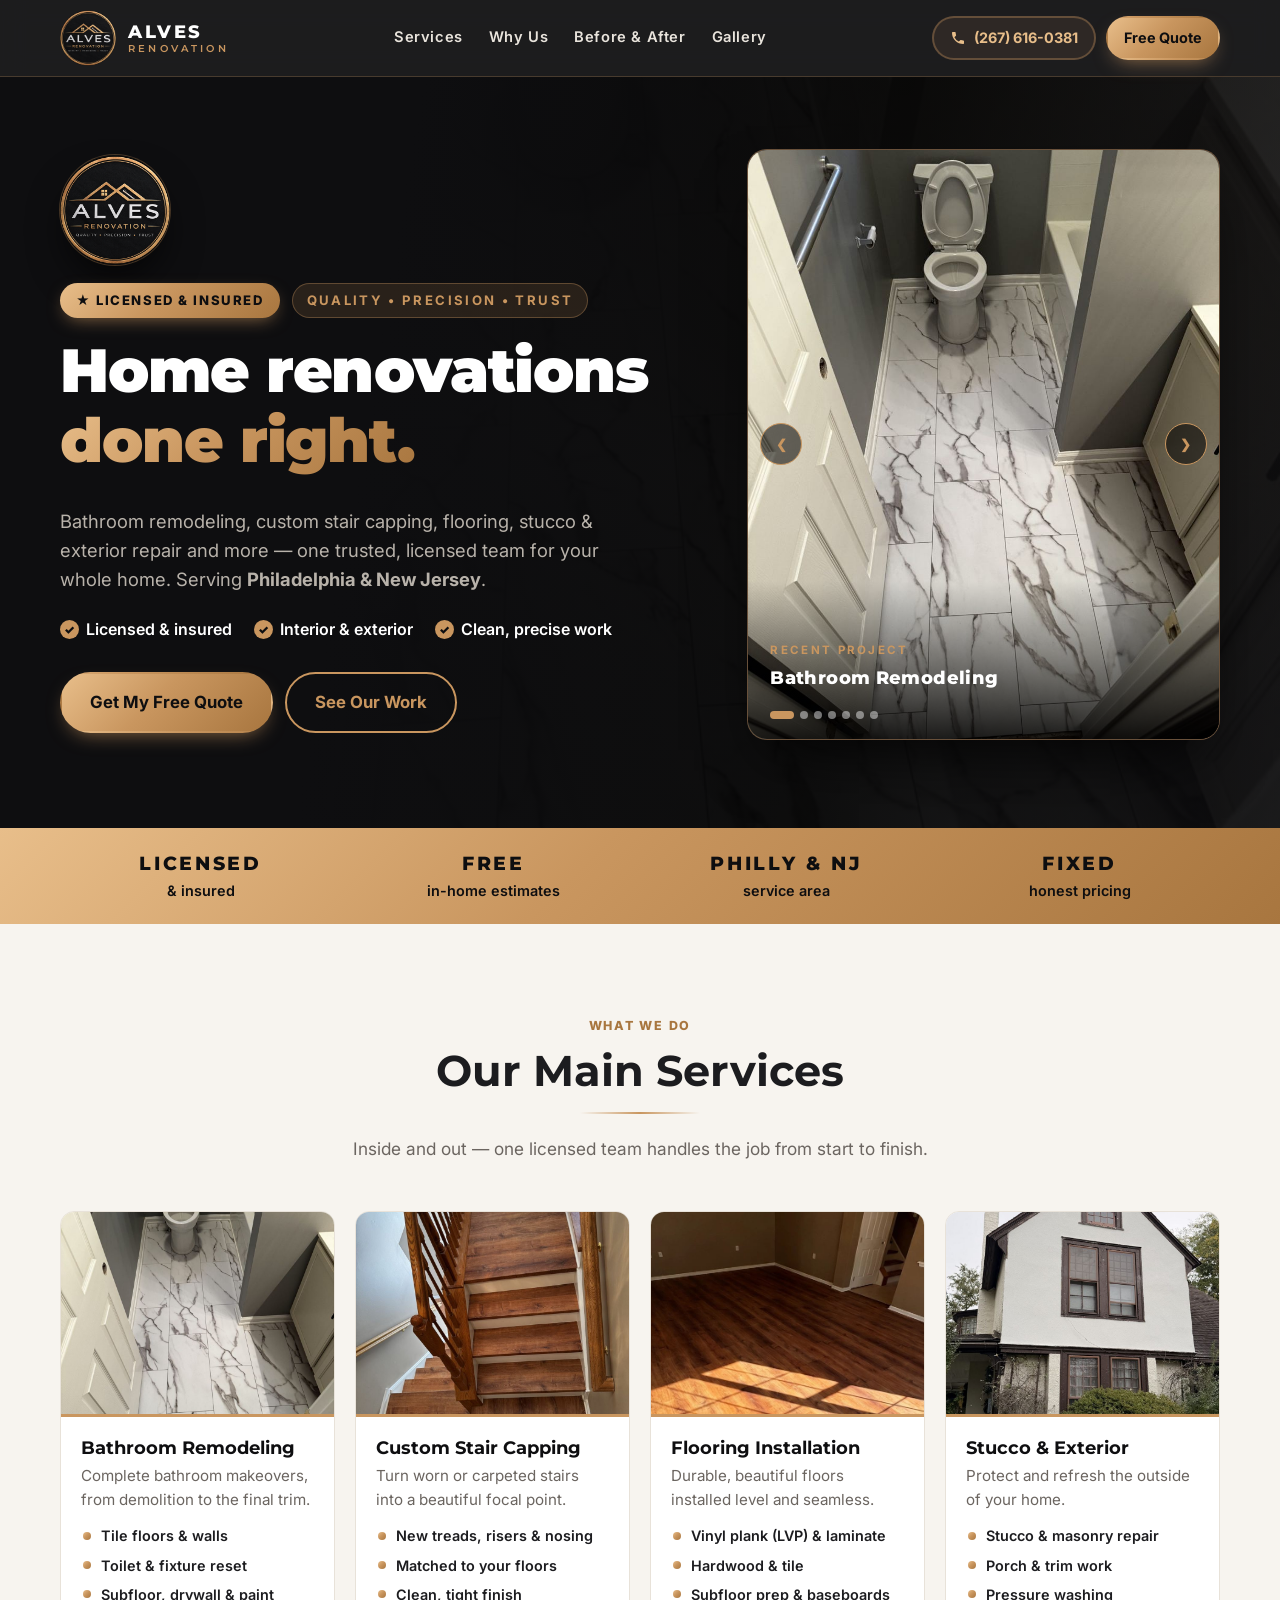
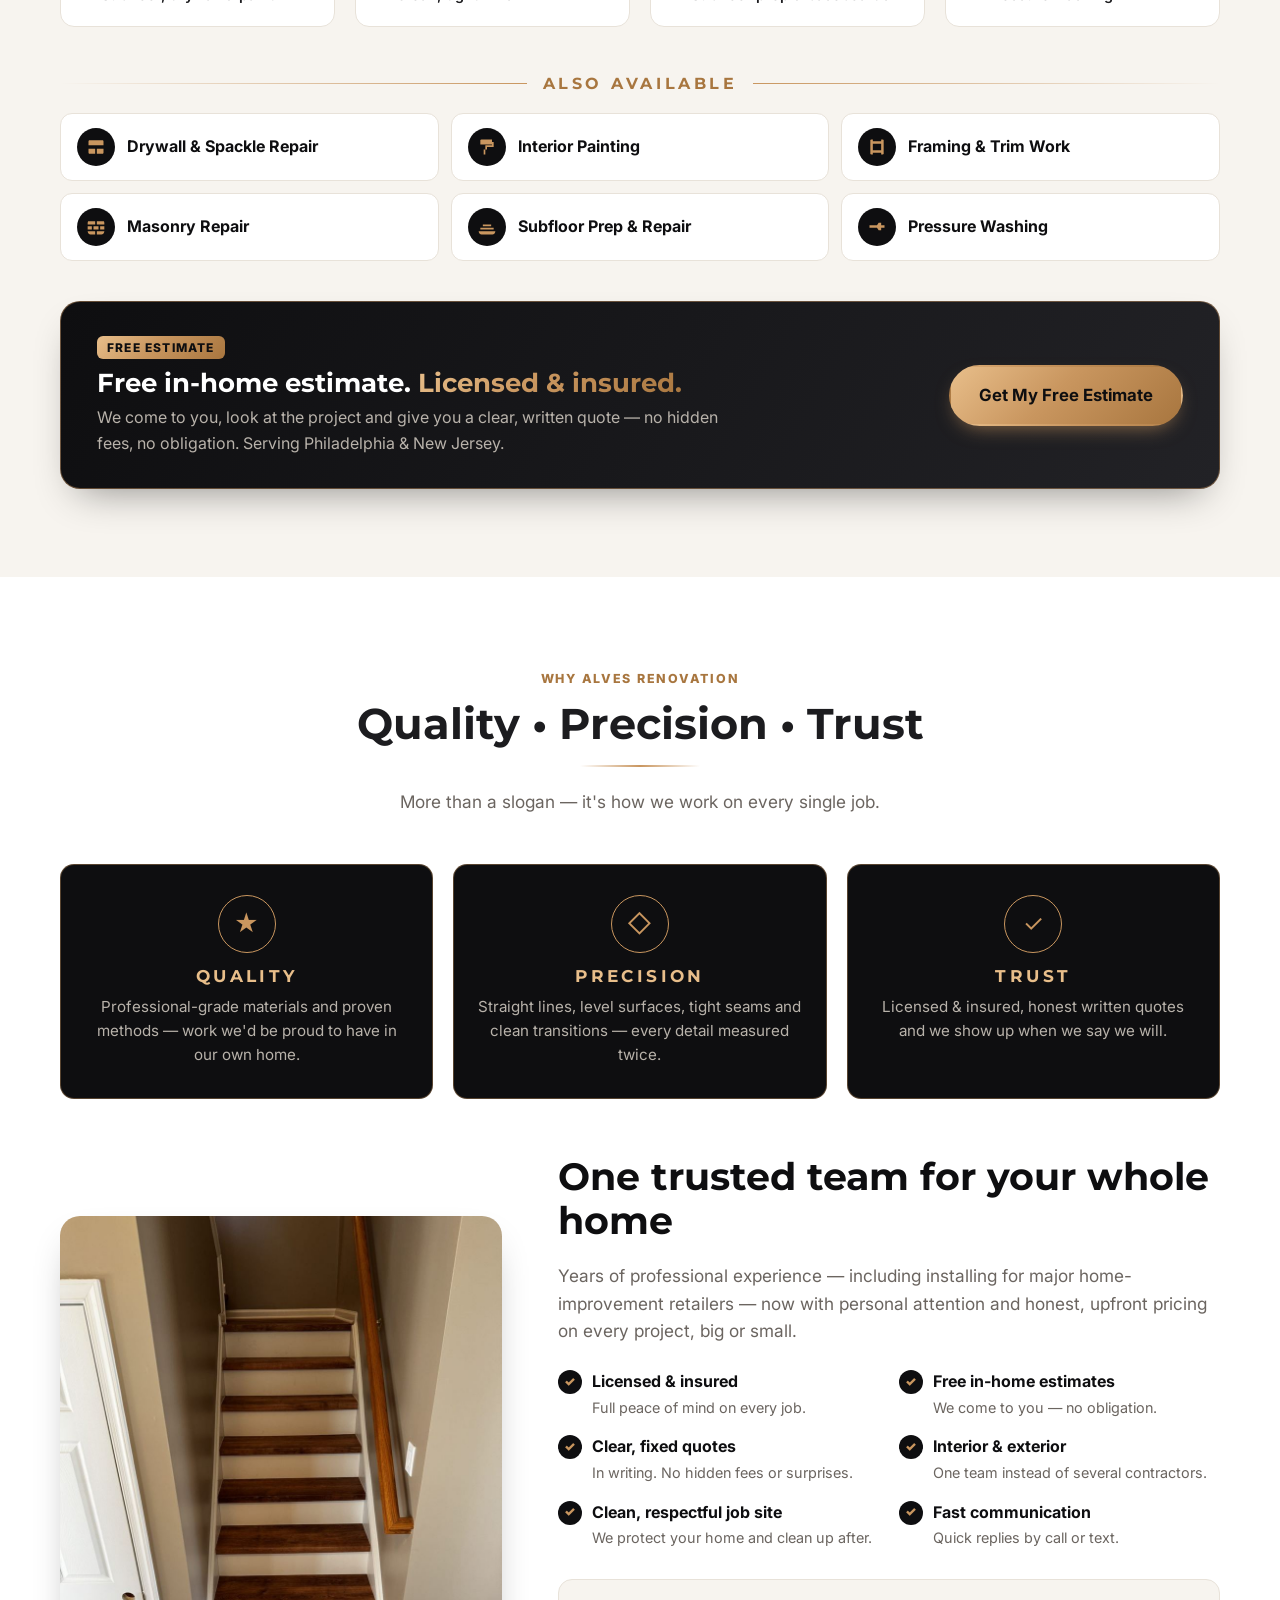
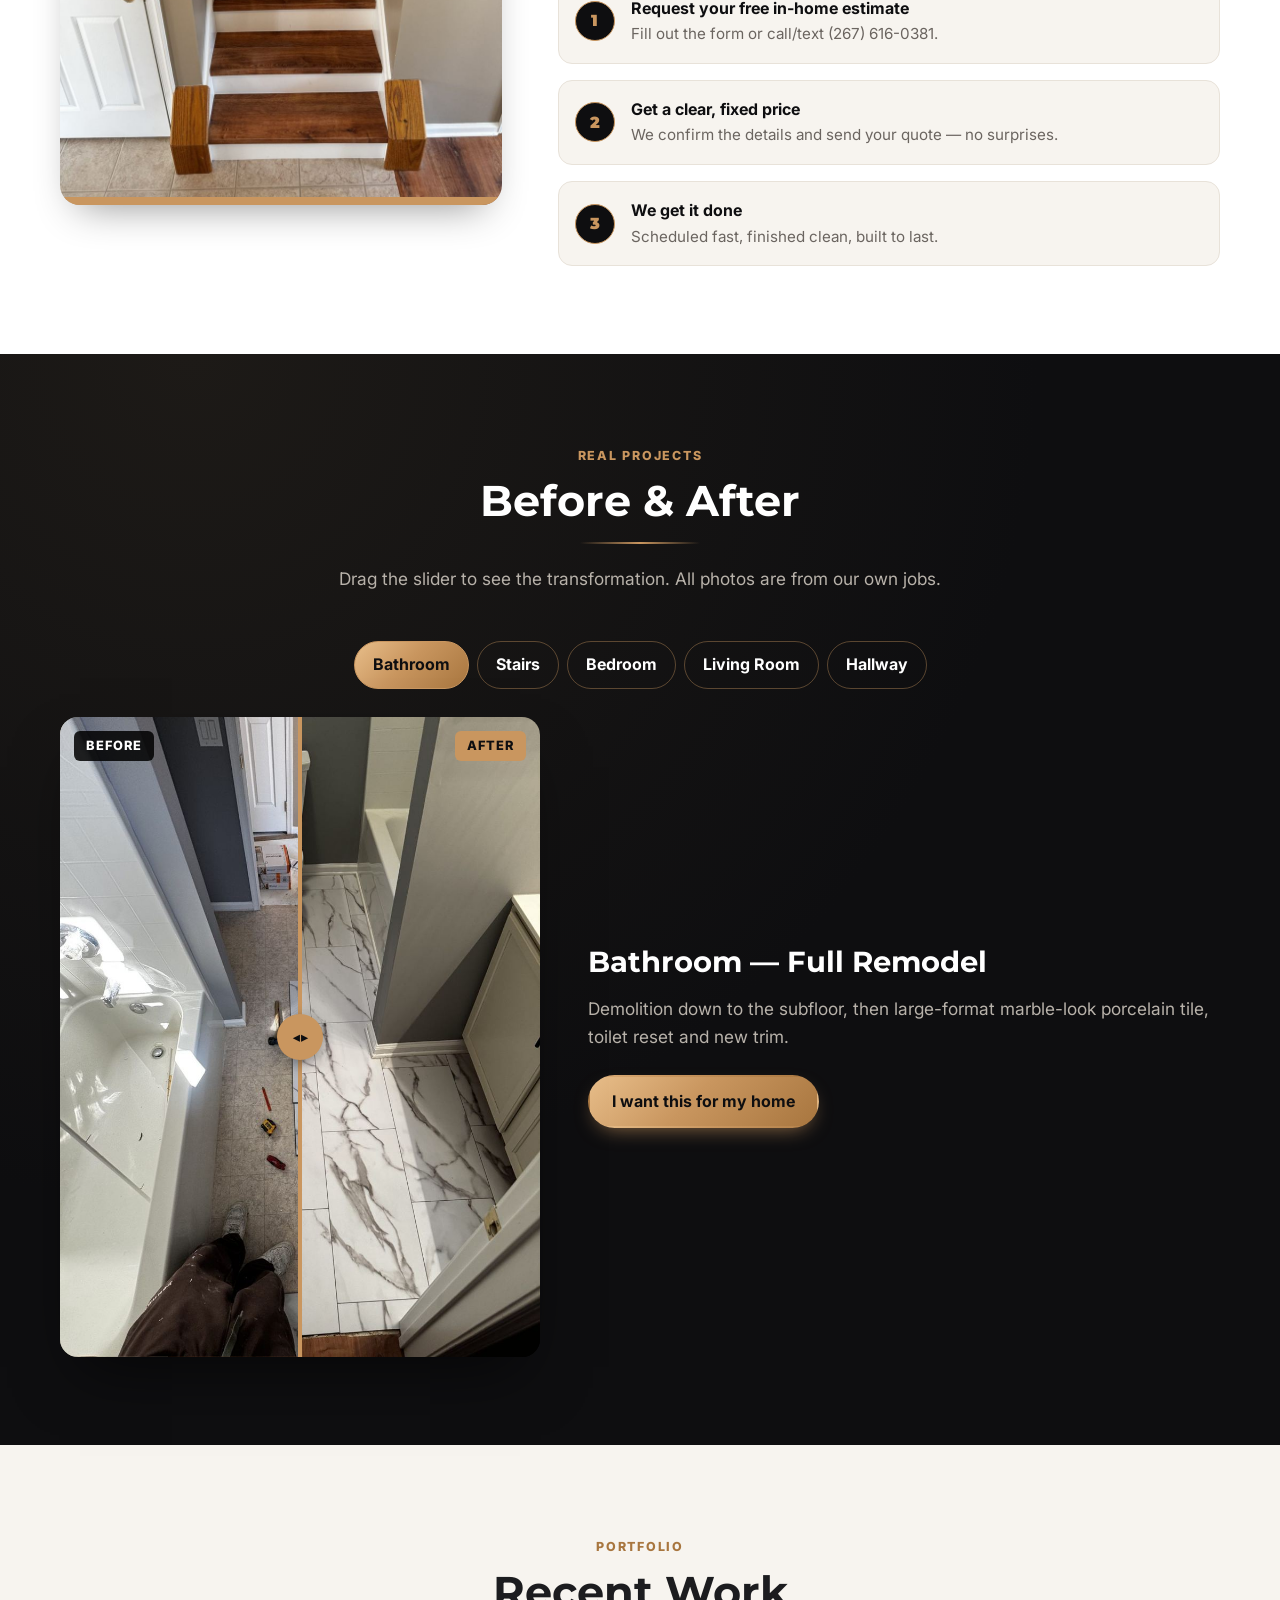
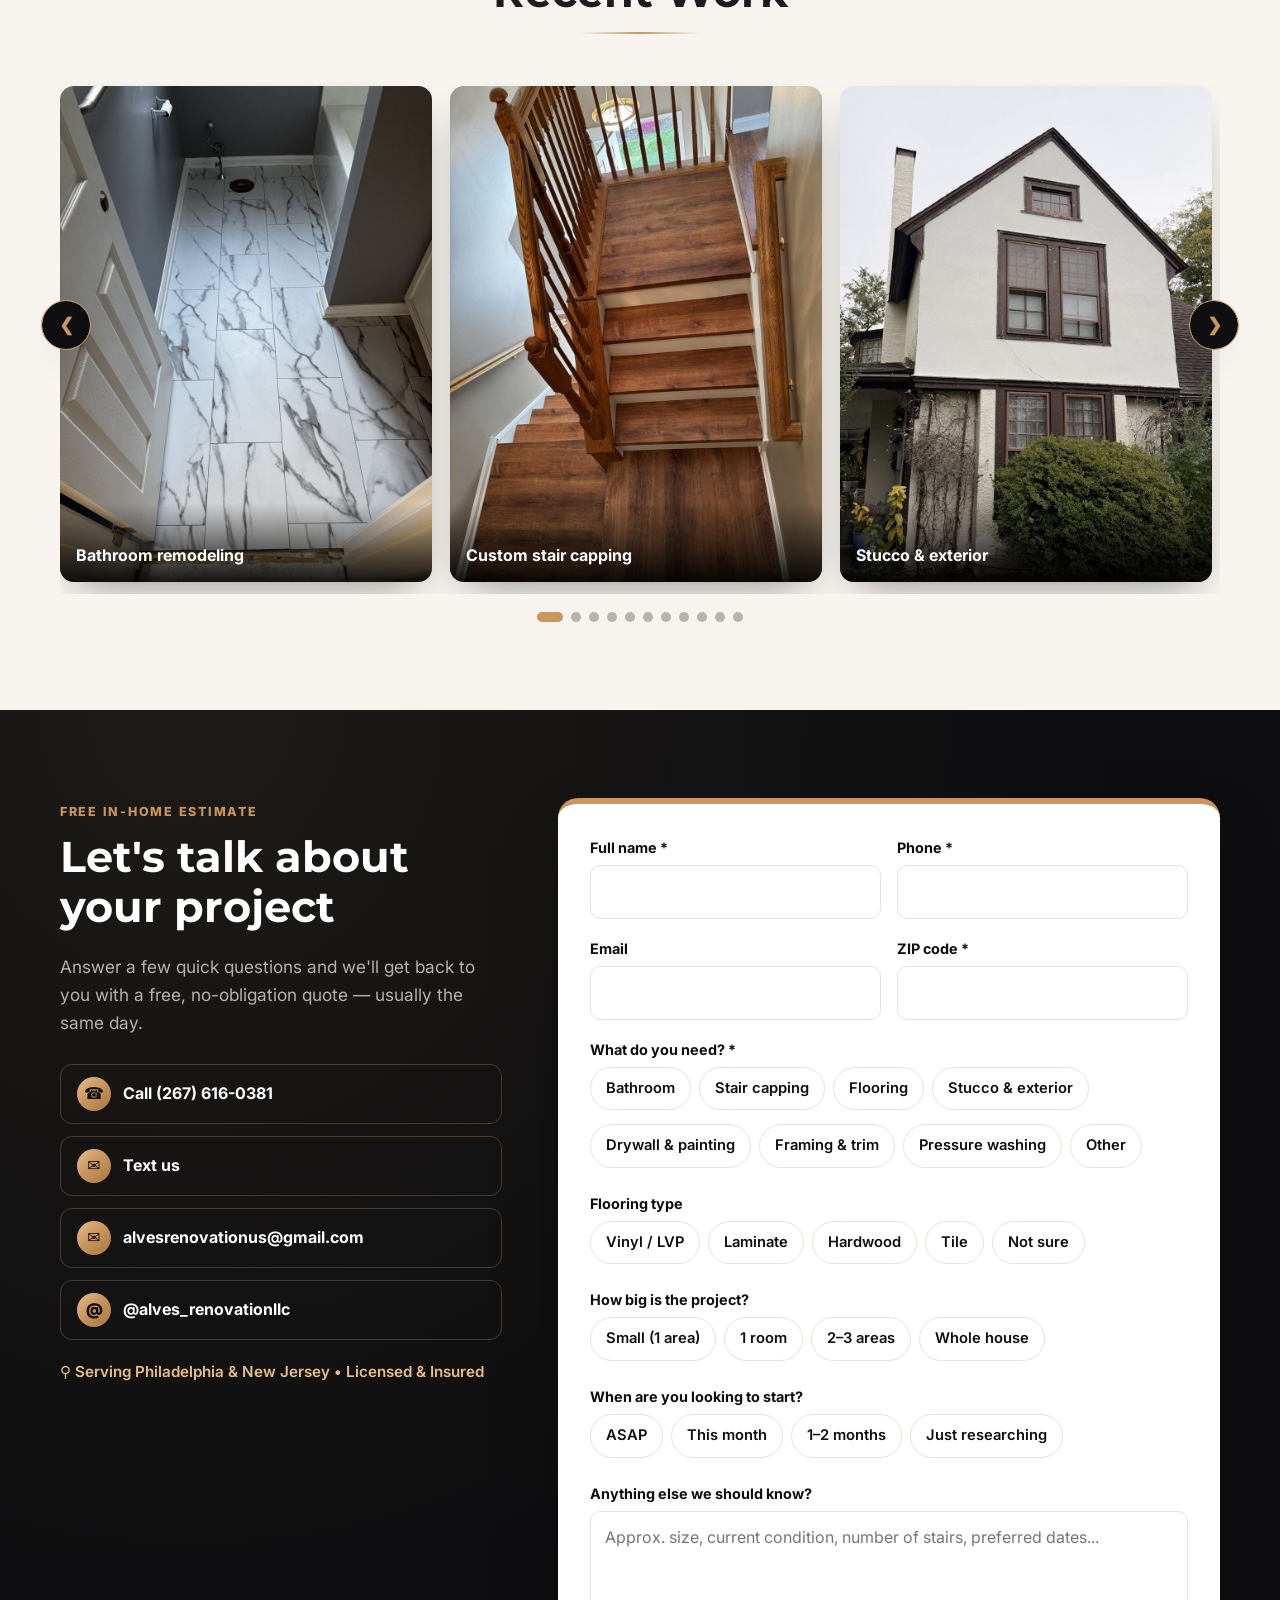
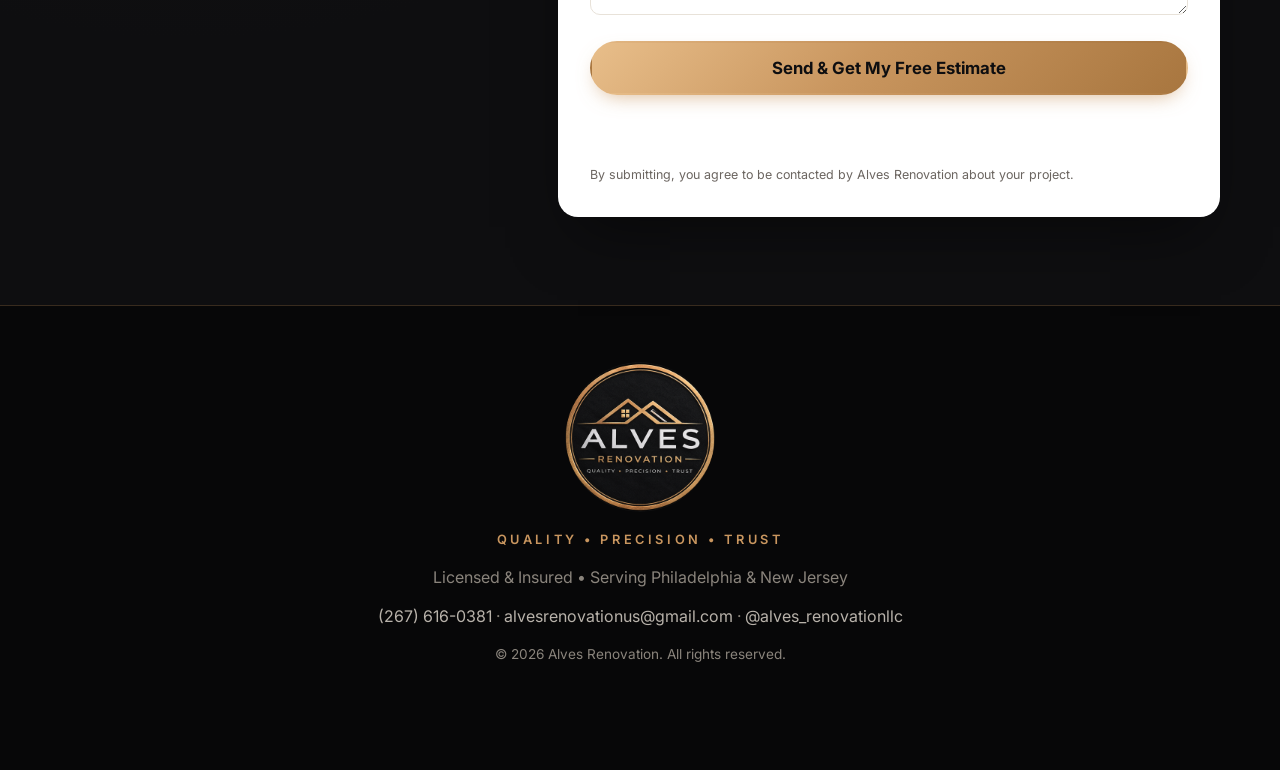
==== commit 6e2a3697: "Replace hero estimate card with an auto-playing photo slider The top of the page now shows a fading " ====
--- a/index.html
+++ b/index.html
@@ -59,8 +59,8 @@
         <p class="lead">Bathroom remodeling, custom stair capping, flooring, stucco &amp; exterior repair and more &mdash; one trusted, licensed team for your whole home. Serving <strong>Philadelphia &amp; New Jersey</strong>.</p>
         <ul class="hero__checks">
           <li>Licensed &amp; insured</li>
-          <li>Free in-home estimate</li>
           <li>Interior &amp; exterior</li>
+          <li>Clean, precise work</li>
         </ul>
         <div class="hero__ctas">
           <a href="#quote" class="btn btn--primary btn--lg">Get My Free Quote</a>
@@ -68,35 +68,39 @@
         </div>
       </div>
 
-      <!-- Quick lead card -->
-      <div class="hero__card" id="quick">
-        <h2>Free in-home estimate</h2>
-        <p class="muted">Tell us about your project &mdash; we reply fast.</p>
-        <form class="lead-form js-lead-form" data-source="hero" novalidate>
-          <label class="sr-only" for="q-name">Full name</label>
-          <input id="q-name" name="name" type="text" placeholder="Full name" autocomplete="name" required />
-          <label class="sr-only" for="q-phone">Phone</label>
-          <input id="q-phone" name="phone" type="tel" placeholder="Phone number" autocomplete="tel" inputmode="tel" required />
-          <label class="sr-only" for="q-service">Service needed</label>
-          <select id="q-service" name="service" required>
-            <option value="">What do you need?</option>
-            <option>Bathroom remodeling</option>
-            <option>Custom stair capping</option>
-            <option>Flooring installation</option>
-            <option>Stucco &amp; exterior / masonry</option>
-            <option>Drywall &amp; spackle repair</option>
-            <option>Interior painting</option>
-            <option>Framing &amp; trim work</option>
-            <option>Pressure washing</option>
-            <option>Other / Not sure</option>
-          </select>
-          <label class="sr-only" for="q-zip">ZIP code</label>
-          <input id="q-zip" name="zip" type="text" placeholder="ZIP code" inputmode="numeric" maxlength="10" autocomplete="postal-code" required />
-          <input type="text" name="website" class="hp" tabindex="-1" autocomplete="off" aria-hidden="true" />
-          <button type="submit" class="btn btn--primary btn--block">Get My Free Estimate</button>
-          <p class="form-status" role="status" aria-live="polite"></p>
-        </form>
-        <p class="fineprint">We'll never share your info. No spam.</p>
+      <!-- Hero photo slider -->
+      <div class="hero-slider" id="heroSlider" aria-roledescription="carousel" aria-label="Our work">
+        <figure class="hero-slide is-active">
+          <img src="assets/img/bathroom-after.jpg" alt="Remodeled bathroom with marble-look tile" />
+          <figcaption>Bathroom Remodeling</figcaption>
+        </figure>
+        <figure class="hero-slide">
+          <img src="assets/img/gallery-stairs.jpg" alt="Staircase with custom stair capping" loading="lazy" />
+          <figcaption>Custom Stair Capping</figcaption>
+        </figure>
+        <figure class="hero-slide">
+          <img src="assets/img/exterior-stucco.jpg" alt="House exterior after stucco repair" loading="lazy" />
+          <figcaption>Stucco &amp; Exterior</figcaption>
+        </figure>
+        <figure class="hero-slide">
+          <img src="assets/img/hero-flooring.jpg" alt="Living room with new plank flooring" loading="lazy" />
+          <figcaption>Flooring Installation</figcaption>
+        </figure>
+        <figure class="hero-slide">
+          <img src="assets/img/stairs-after.jpg" alt="Stairs with new treads and white risers" loading="lazy" />
+          <figcaption>Stair Capping &amp; Trim</figcaption>
+        </figure>
+        <figure class="hero-slide">
+          <img src="assets/img/exterior-porch.jpg" alt="Porch and trim repair" loading="lazy" />
+          <figcaption>Porch, Trim &amp; Masonry</figcaption>
+        </figure>
+        <figure class="hero-slide">
+          <img src="assets/img/gallery-bath-tile.jpg" alt="Bathroom tile floor" loading="lazy" />
+          <figcaption>Bathroom Tile</figcaption>
+        </figure>
+        <button class="hero-slider__btn hero-slider__btn--prev" aria-label="Previous photo">&#10094;</button>
+        <button class="hero-slider__btn hero-slider__btn--next" aria-label="Next photo">&#10095;</button>
+        <div class="hero-slider__dots" aria-hidden="true"></div>
       </div>
     </div>
   </section>
--- a/css/styles.css
+++ b/css/styles.css
@@ -311,3 +311,22 @@
 @media (max-width: 1024px) { .main-services { grid-template-columns: repeat(2, 1fr); } }
 @media (max-width: 900px) { .mini-services { grid-template-columns: 1fr 1fr; } }
 @media (max-width: 600px) { .main-services, .mini-services, .qualities { grid-template-columns: 1fr; } }
+
+/* ---------- Hero photo slider ---------- */
+.hero-slider { position: relative; aspect-ratio: 4 / 5; border-radius: 20px; overflow: hidden; background: var(--charcoal); border: 1px solid rgba(201, 150, 95, .45); box-shadow: 0 30px 60px -20px rgba(0, 0, 0, .8); }
+.hero-slide { position: absolute; inset: 0; margin: 0; opacity: 0; transition: opacity .8s ease; }
+.hero-slide.is-active { opacity: 1; }
+.hero-slide img { width: 100%; height: 100%; object-fit: cover; transform: scale(1.04); transition: transform 6s ease; }
+.hero-slide.is-active img { transform: scale(1); }
+.hero-slide figcaption { position: absolute; left: 0; right: 0; bottom: 0; padding: 60px 22px 46px; background: linear-gradient(transparent, rgba(0, 0, 0, .85)); color: var(--white); font-family: var(--display); font-weight: 800; font-size: 1.15rem; letter-spacing: .02em; }
+.hero-slide figcaption::before { content: "Recent project"; display: block; font-family: var(--font); font-size: .72rem; font-weight: 700; letter-spacing: .2em; text-transform: uppercase; color: var(--gold); margin-bottom: 4px; }
+.hero-slider__btn { position: absolute; top: 50%; transform: translateY(-50%); z-index: 2; width: 42px; height: 42px; border-radius: 50%; border: 1.5px solid var(--gold); background: rgba(0, 0, 0, .55); color: var(--gold); font-weight: 900; cursor: pointer; transition: background .15s; }
+.hero-slider__btn:hover { background: rgba(0, 0, 0, .85); }
+.hero-slider__btn--prev { left: 12px; }
+.hero-slider__btn--next { right: 12px; }
+.hero-slider__dots { position: absolute; left: 22px; bottom: 20px; z-index: 2; display: flex; gap: 6px; }
+.hero-slider__dots button { width: 8px; height: 8px; border-radius: 50%; border: 0; padding: 0; background: rgba(255, 255, 255, .45); cursor: pointer; transition: width .2s; }
+.hero-slider__dots button.is-active { width: 24px; border-radius: 5px; background: var(--gold); }
+@media (max-width: 900px) { .hero-slider { max-width: 480px; width: 100%; margin: 0 auto; } }
+@media (max-width: 600px) { .hero-slider { aspect-ratio: 4 / 4.4; } }
+@media (prefers-reduced-motion: reduce) { .hero-slide, .hero-slide img { transition: none; } }
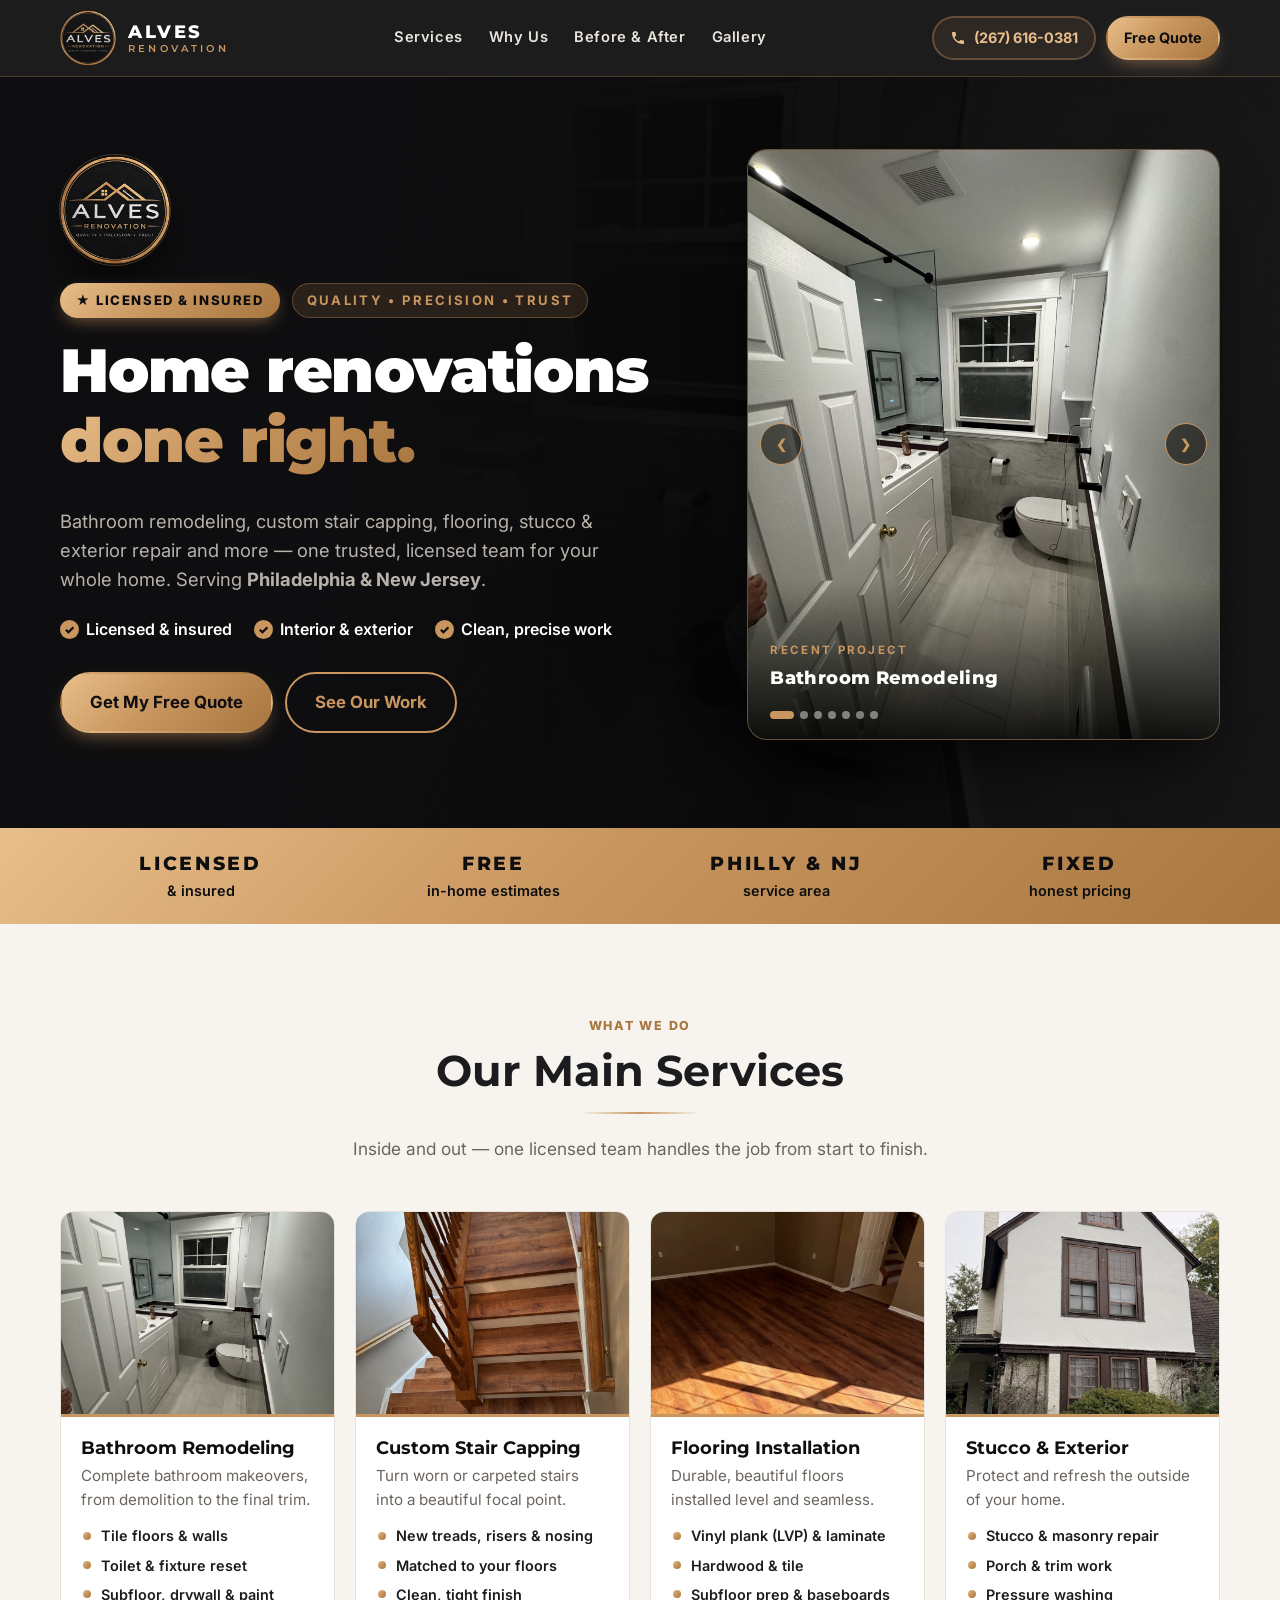
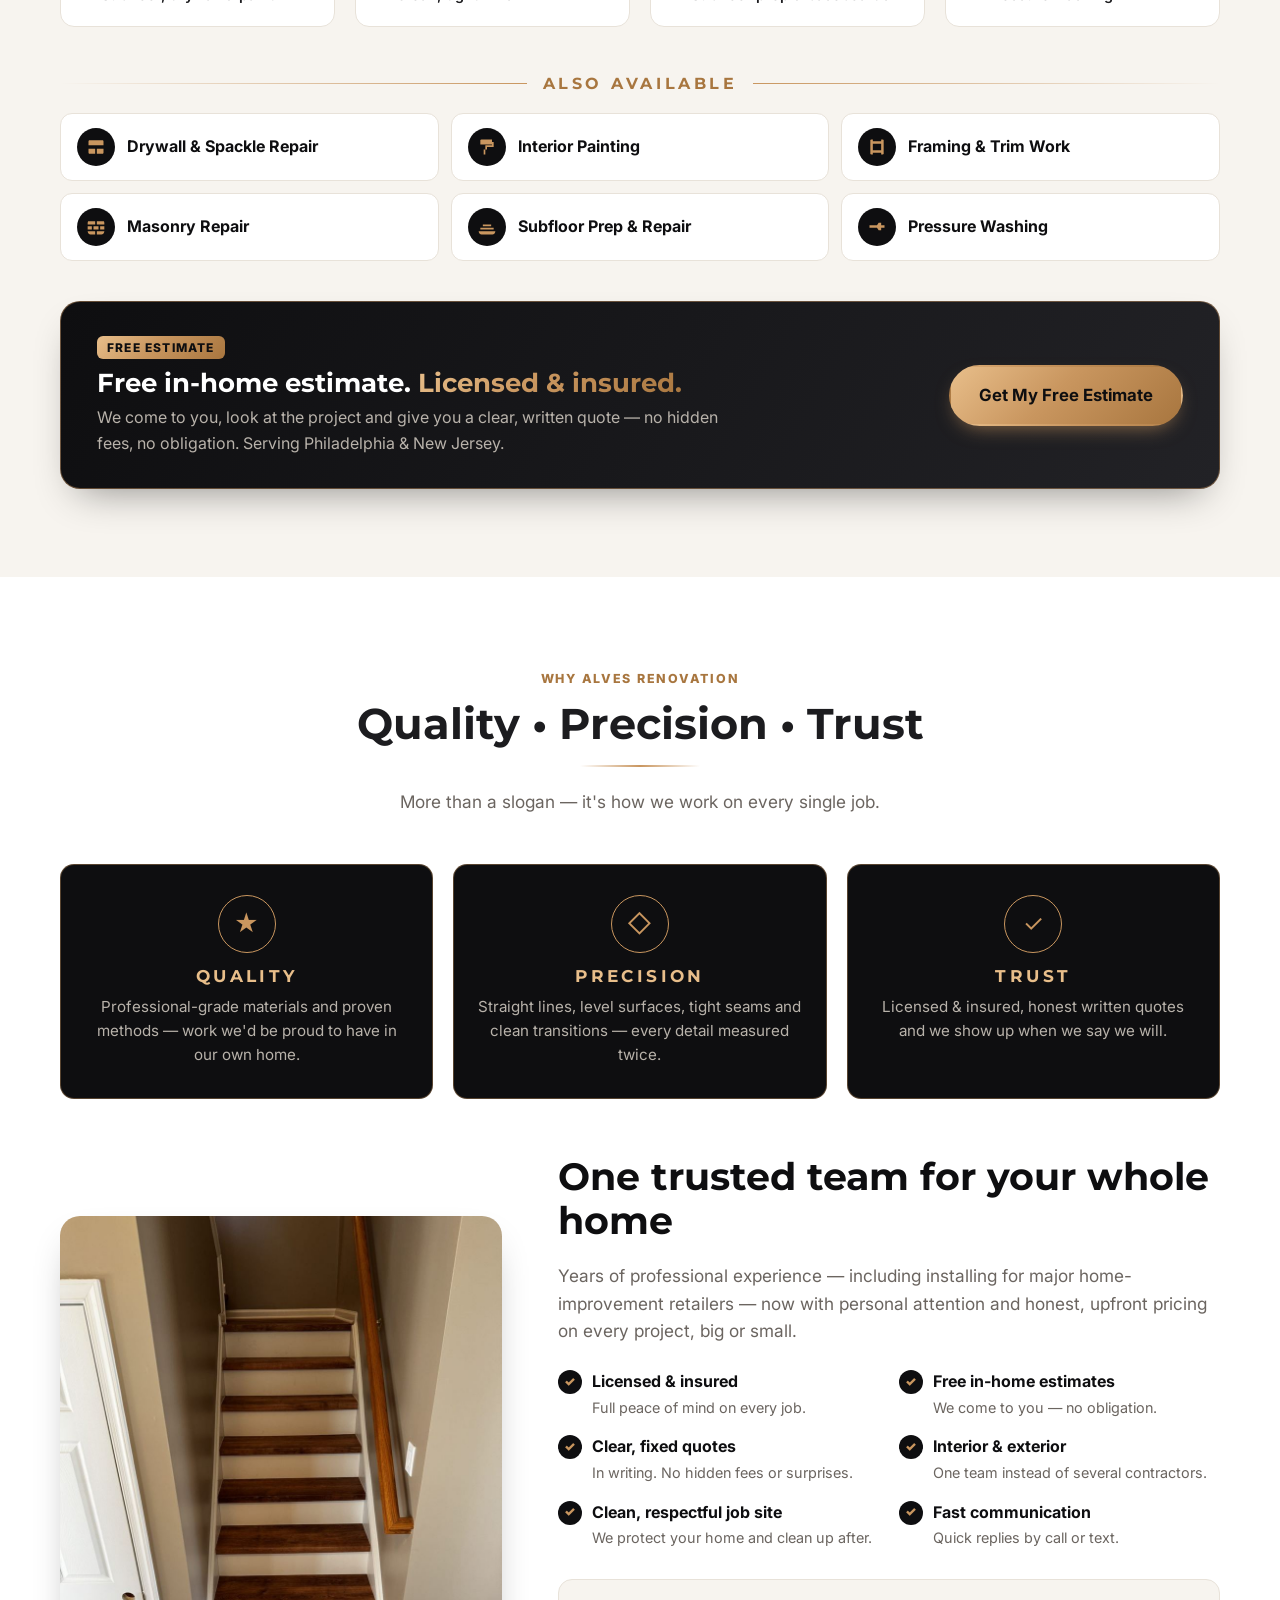
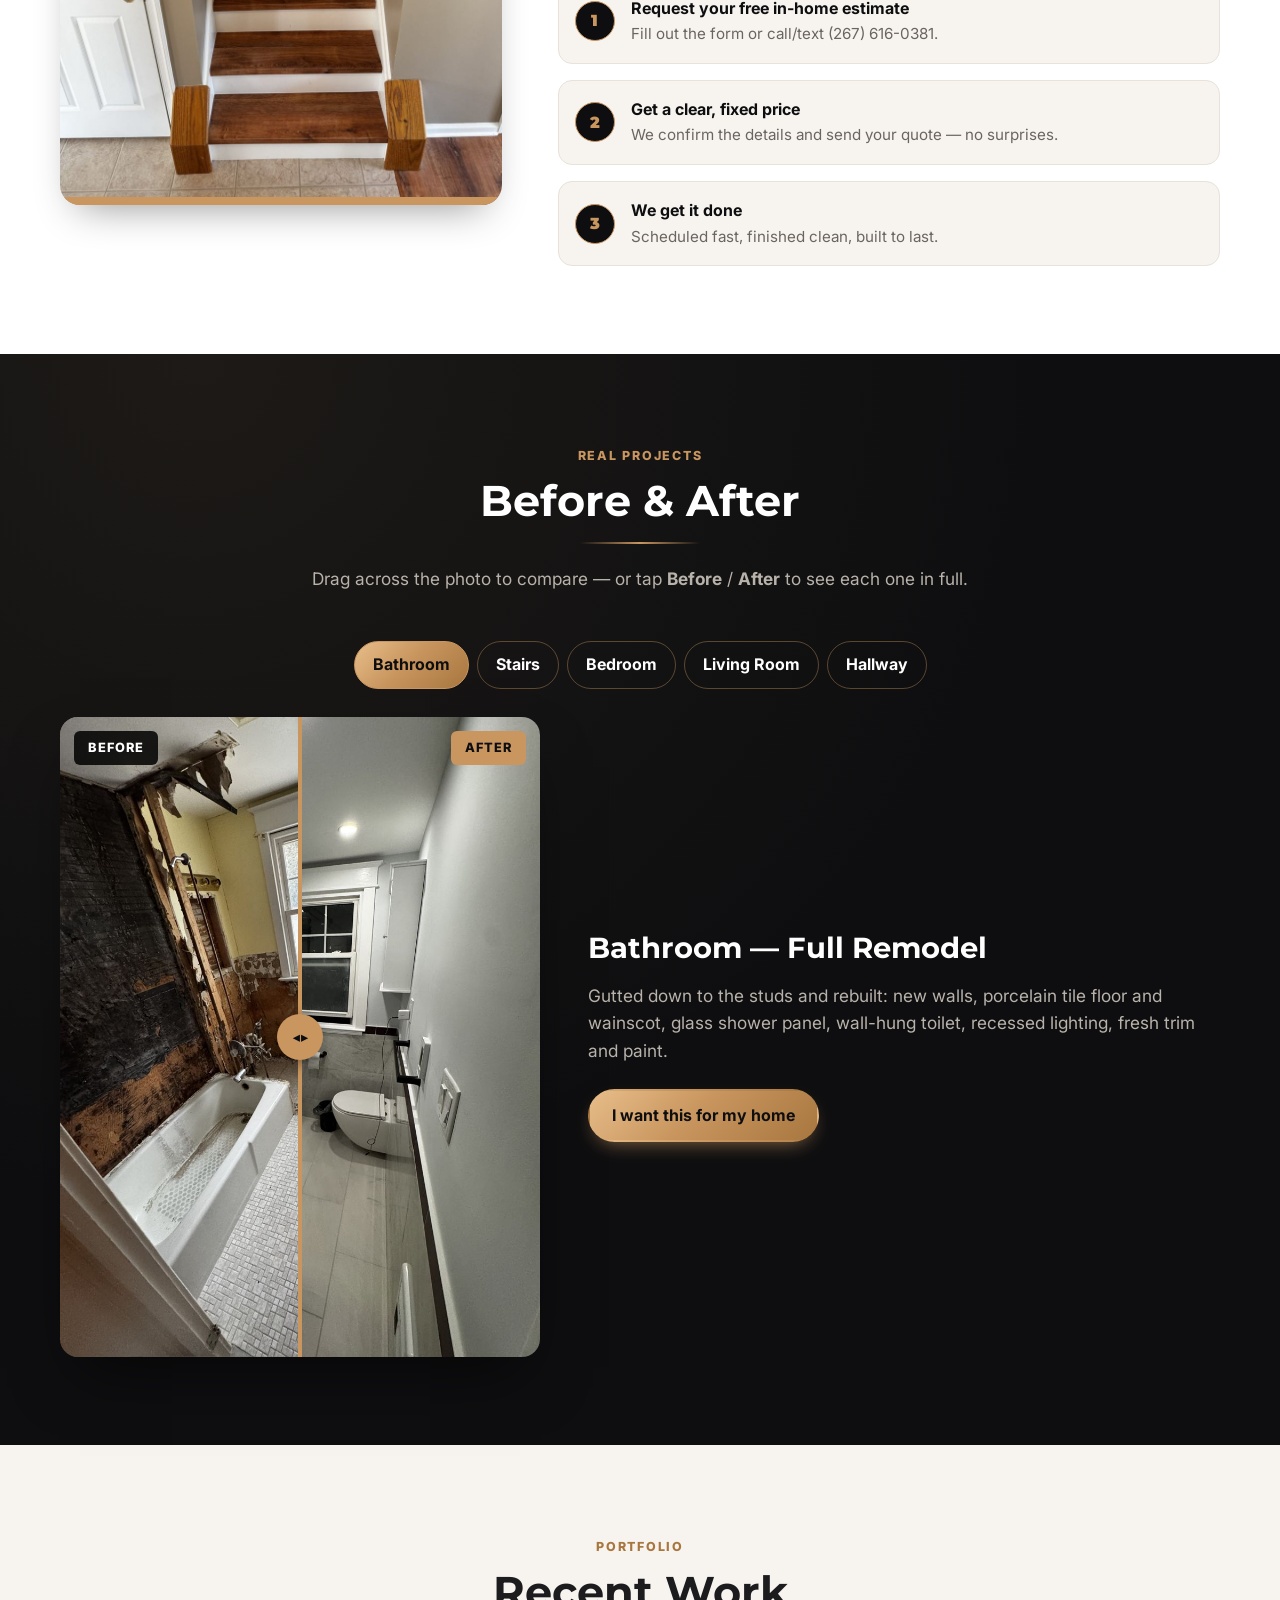
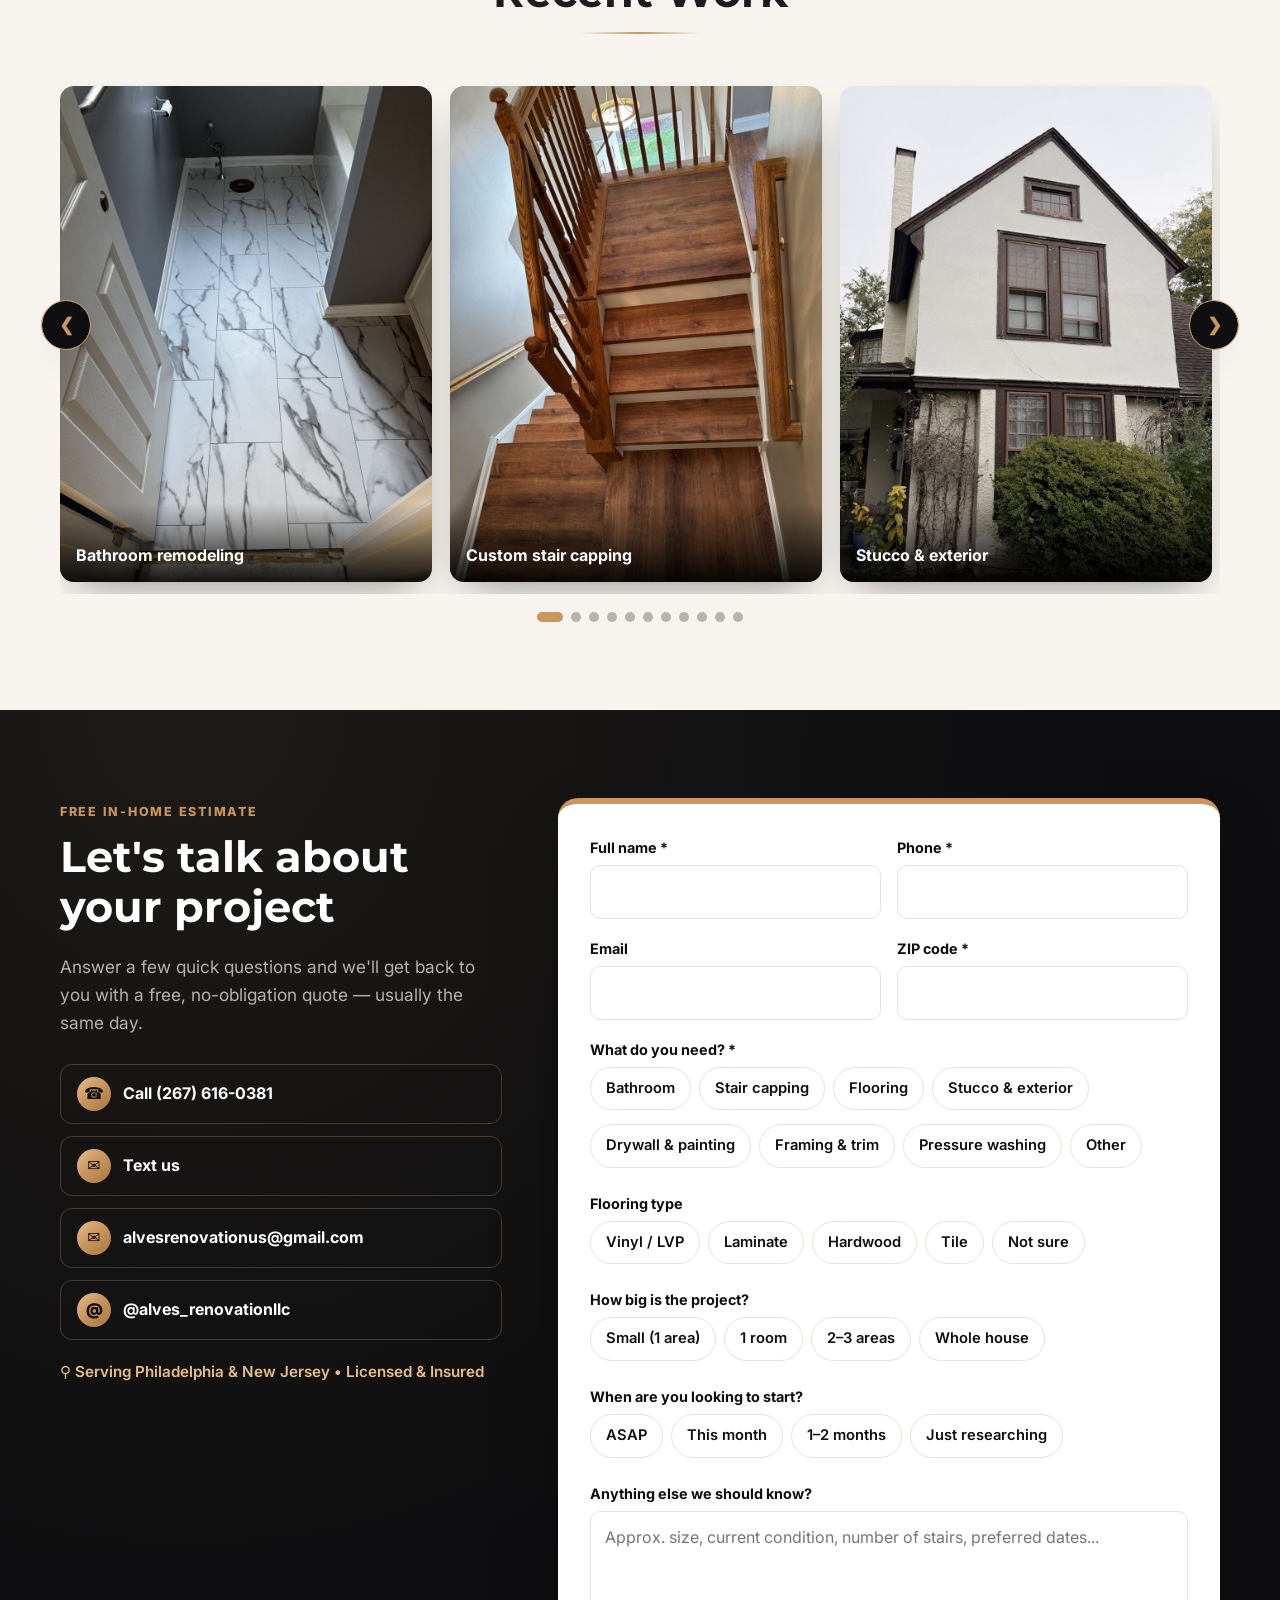
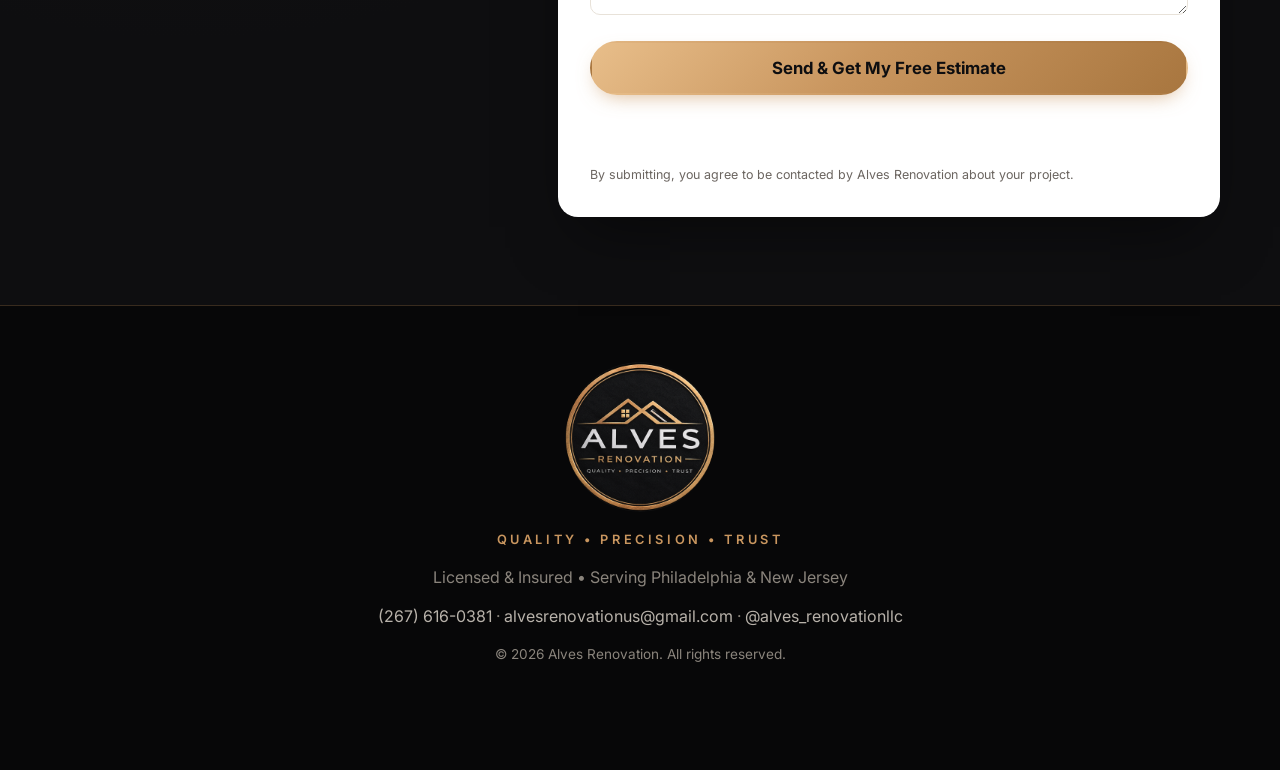
==== commit 30a6dc31: "New bathroom before/after photos and full-range drag comparison - Replace bathroom before/after with" ====
--- a/index.html
+++ b/index.html
@@ -71,7 +71,7 @@
       <!-- Hero photo slider -->
       <div class="hero-slider" id="heroSlider" aria-roledescription="carousel" aria-label="Our work">
         <figure class="hero-slide is-active">
-          <img src="assets/img/bathroom-after.jpg" alt="Remodeled bathroom with marble-look tile" />
+          <img src="assets/img/bathroom-after.jpg" alt="Fully remodeled bathroom with tile, glass shower panel and new fixtures" />
           <figcaption>Bathroom Remodeling</figcaption>
         </figure>
         <figure class="hero-slide">
@@ -125,7 +125,7 @@
       </header>
       <div class="main-services">
         <article class="main-service">
-          <div class="main-service__img"><img src="assets/img/bathroom-after.jpg" alt="Remodeled bathroom with marble-look tile" loading="lazy" /></div>
+          <div class="main-service__img"><img src="assets/img/bathroom-after.jpg" alt="Fully remodeled bathroom with tile, glass shower panel and new fixtures" loading="lazy" /></div>
           <div class="main-service__body">
             <h3>Bathroom Remodeling</h3>
             <p>Complete bathroom makeovers, from demolition to the final trim.</p>
@@ -235,7 +235,7 @@
       <header class="section__head">
         <span class="eyebrow">Real projects</span>
         <h2>Before &amp; After</h2>
-        <p>Drag the slider to see the transformation. All photos are from our own jobs.</p>
+        <p>Drag across the photo to compare &mdash; or tap <strong>Before</strong> / <strong>After</strong> to see each one in full.</p>
       </header>
 
       <div class="ba-tabs" role="tablist">
@@ -252,14 +252,14 @@
           <div class="ba__before-wrap">
             <img class="ba__img ba__before" src="assets/img/bathroom-before.jpg" alt="Before: bathroom demolition" />
           </div>
-          <span class="ba__label ba__label--before">Before</span>
-          <span class="ba__label ba__label--after">After</span>
+          <button type="button" class="ba__label ba__label--before" aria-label="Show full before photo">Before</button>
+          <button type="button" class="ba__label ba__label--after" aria-label="Show full after photo">After</button>
           <div class="ba__handle" aria-hidden="true"><span></span></div>
-          <input class="ba__range" type="range" min="0" max="100" value="50" aria-label="Before and after comparison slider" />
+          <input class="ba__range" type="range" min="0" max="100" step="1" value="50" aria-label="Before and after comparison slider" />
         </div>
         <div class="ba-info">
           <h3 id="baTitle">Bathroom &mdash; Full Remodel</h3>
-          <p id="baText">Demolition down to the subfloor, then large-format marble-look porcelain tile, toilet reset and new trim.</p>
+          <p id="baText">Gutted down to the studs and rebuilt: new walls, porcelain tile floor and wainscot, glass shower panel, wall-hung toilet, recessed lighting, fresh trim and paint.</p>
           <a href="#quote" class="btn btn--primary">I want this for my home</a>
         </div>
       </div>
--- a/css/styles.css
+++ b/css/styles.css
@@ -140,13 +140,19 @@
 .ba { position: relative; aspect-ratio: 3 / 4; border-radius: 18px; overflow: hidden; box-shadow: 0 30px 60px -20px rgba(0, 0, 0, .6); user-select: none; --pos: 50%; background: #000; }
 .ba__img { position: absolute; inset: 0; width: 100%; height: 100%; object-fit: cover; }
 .ba__before-wrap { position: absolute; inset: 0; clip-path: inset(0 calc(100% - var(--pos)) 0 0); }
-.ba__label { position: absolute; top: 14px; padding: 5px 12px; border-radius: 6px; font-weight: 800; font-size: .8rem; text-transform: uppercase; letter-spacing: .08em; pointer-events: none; }
+.ba__label { position: absolute; top: 14px; z-index: 3; padding: 7px 14px; border: 0; border-radius: 6px; font: inherit; font-weight: 800; font-size: .8rem; text-transform: uppercase; letter-spacing: .08em; cursor: pointer; transition: opacity .2s, transform .15s; }
+.ba__label:hover { transform: translateY(-1px); }
 .ba__label--before { left: 14px; background: rgba(0, 0, 0, .85); color: var(--white); }
 .ba__label--after { right: 14px; background: var(--gold); color: var(--black); }
 .ba__handle { position: absolute; top: 0; bottom: 0; left: var(--pos); width: 4px; margin-left: -2px; background: var(--gold); pointer-events: none; }
 .ba__handle span { position: absolute; top: 50%; left: 50%; width: 46px; height: 46px; transform: translate(-50%, -50%); border-radius: 50%; background: var(--gold); box-shadow: 0 4px 14px rgba(0, 0, 0, .4); }
 .ba__handle span::before { content: "◂ ▸"; position: absolute; inset: 0; display: grid; place-items: center; color: var(--black); font-weight: 900; font-size: .9rem; letter-spacing: -1px; }
-.ba__range { position: absolute; inset: 0; width: 100%; height: 100%; opacity: 0; cursor: ew-resize; margin: 0; }
+.ba { cursor: ew-resize; touch-action: pan-y; }
+.ba__range { position: absolute; inset: 0; width: 100%; height: 100%; opacity: 0; margin: 0; pointer-events: none; }
+.ba:focus-within .ba__handle span { outline: 3px solid var(--white); }
+.ba.is-dragging .ba__img { transition: none; }
+.ba.is-full-before .ba__label--after, .ba.is-full-after .ba__label--before { opacity: .45; }
+.ba__img { pointer-events: none; -webkit-user-drag: none; }
 .ba.is-fading .ba__img { opacity: 0; }
 .ba__img { transition: opacity .25s; }
 .ba-info h3 { font-size: 1.8rem; }
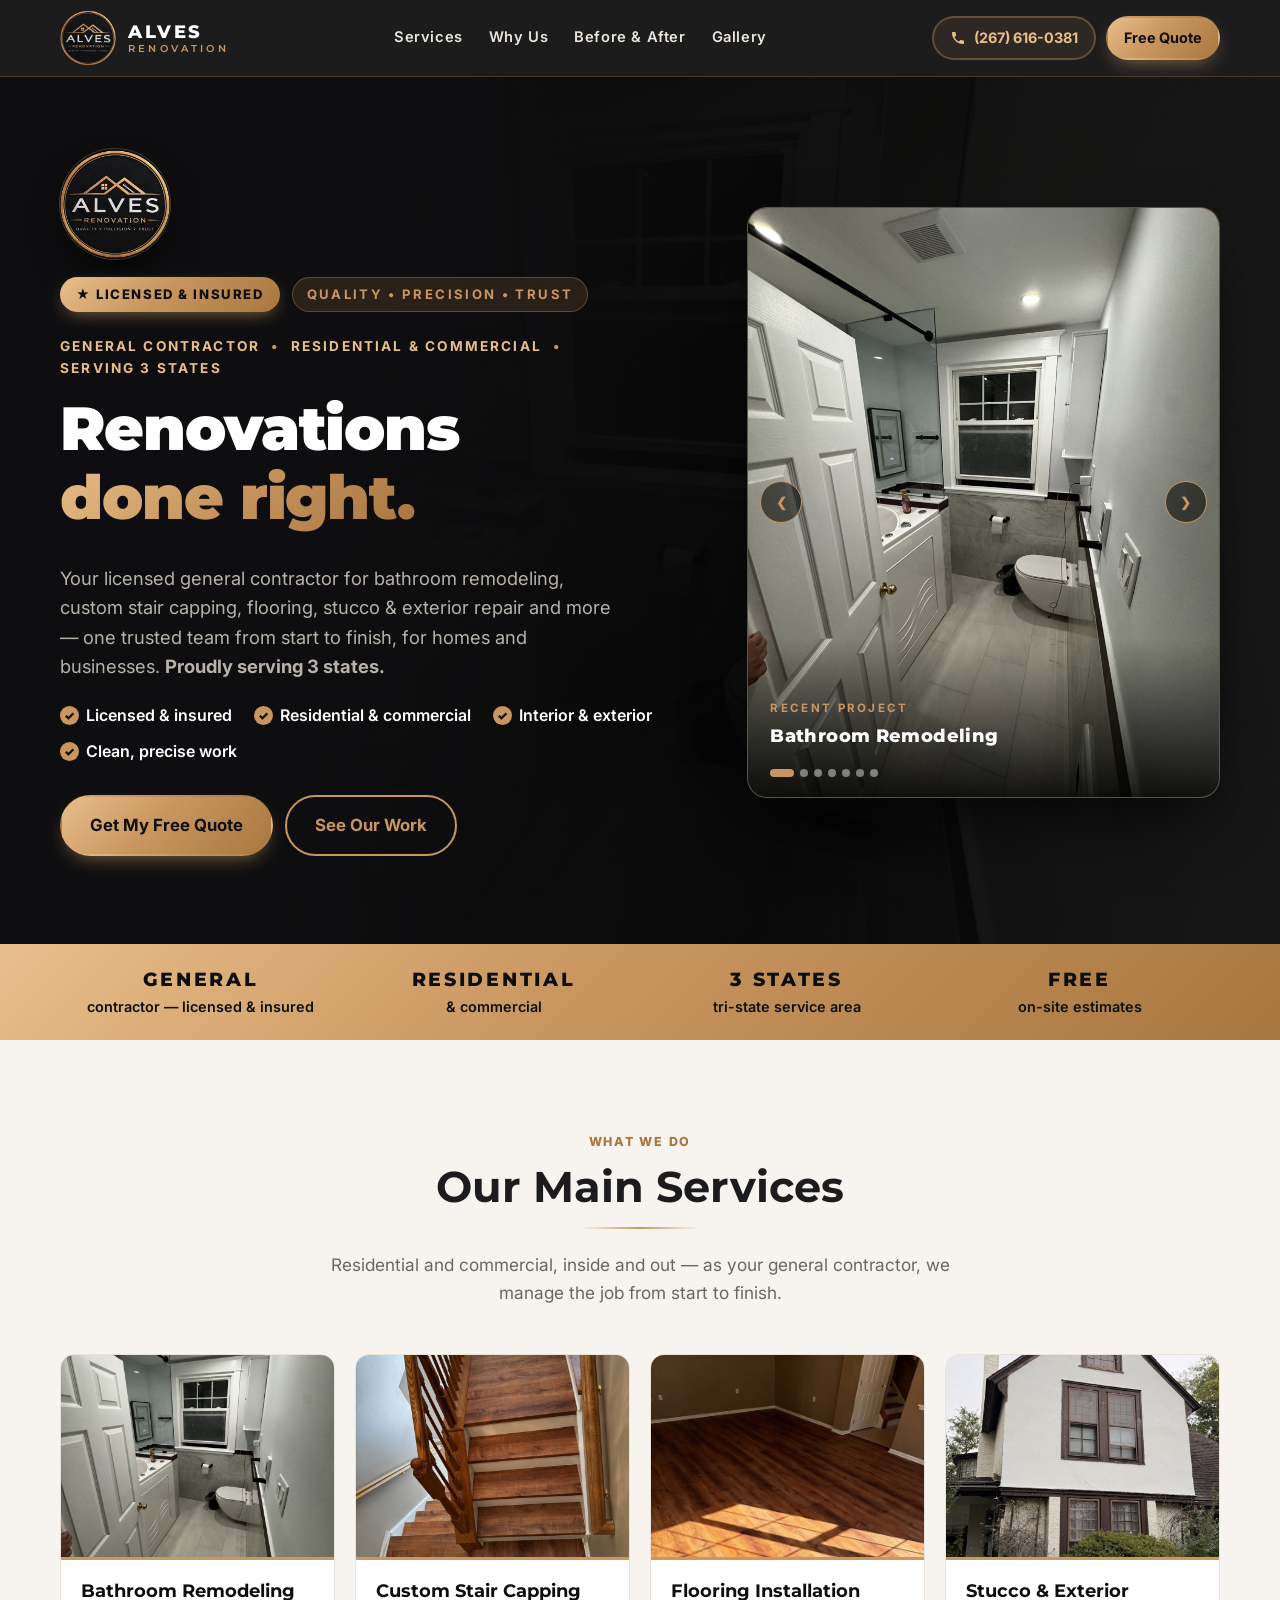
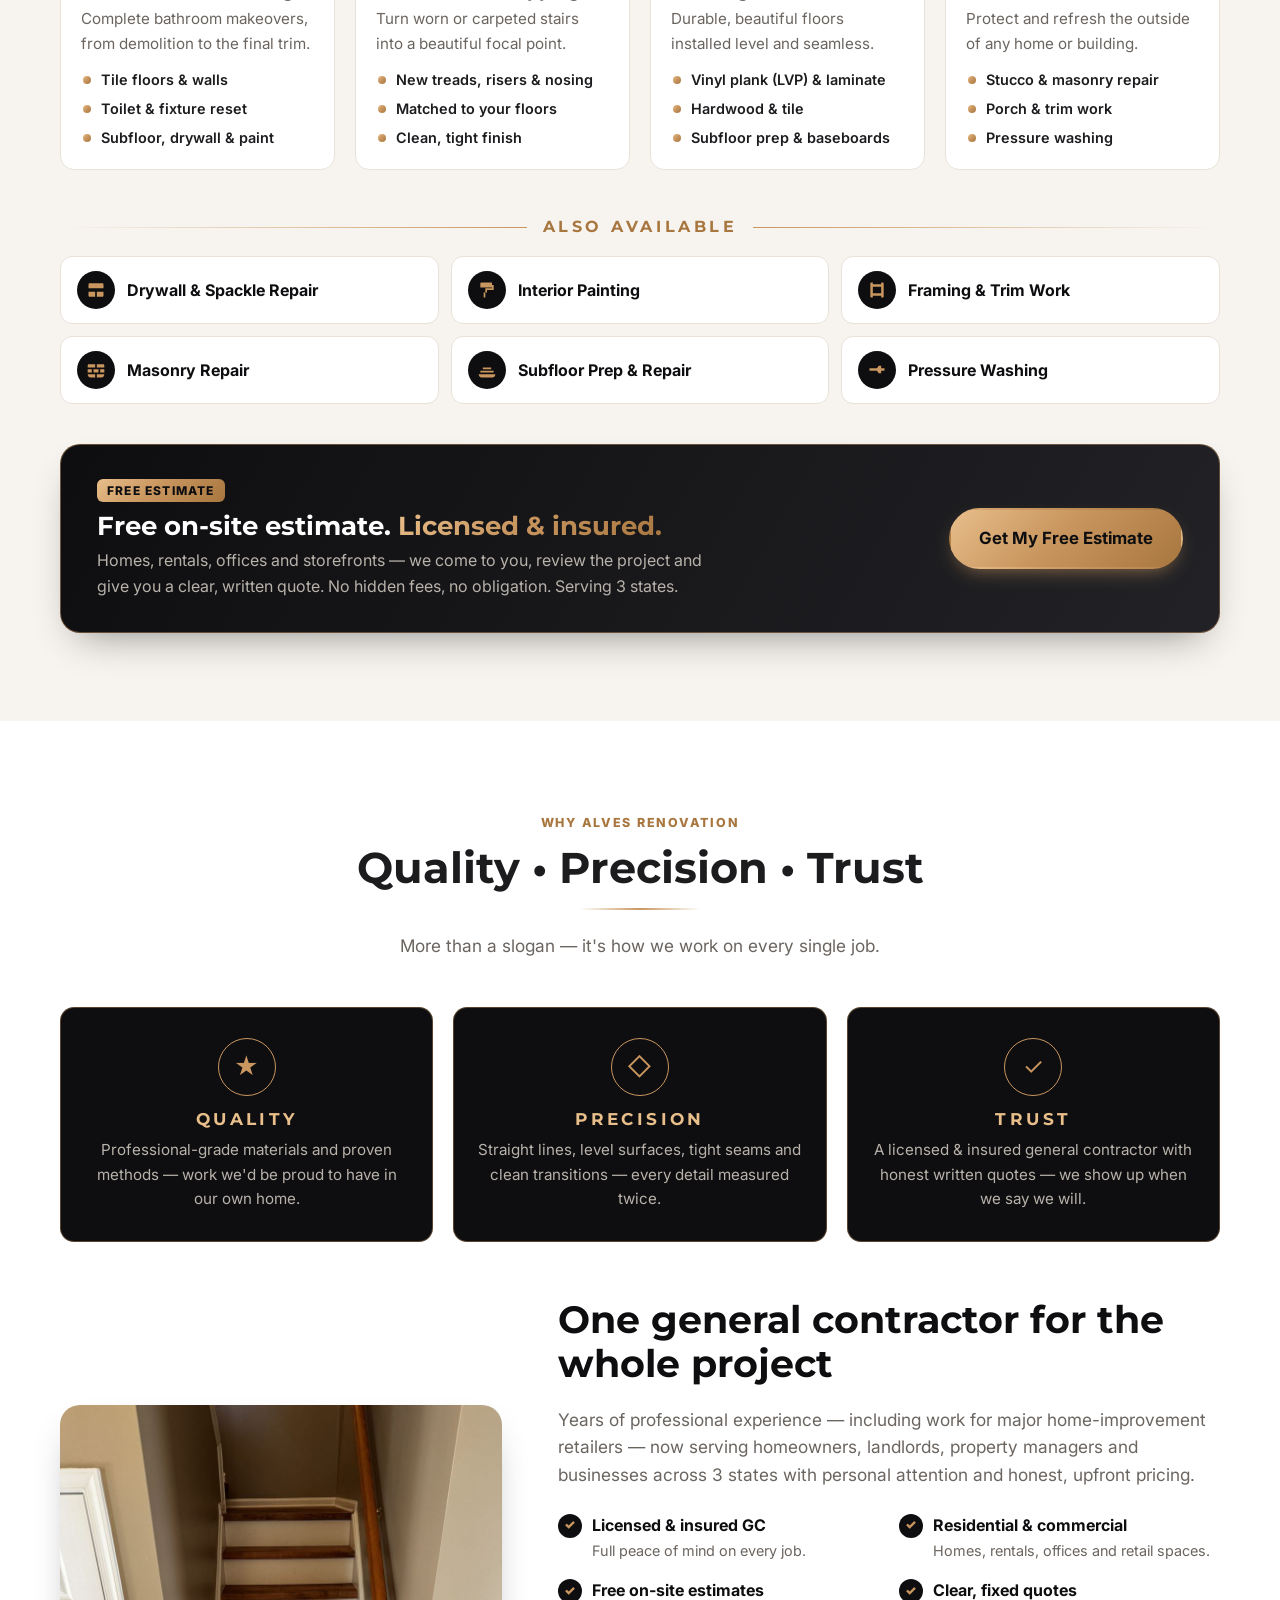
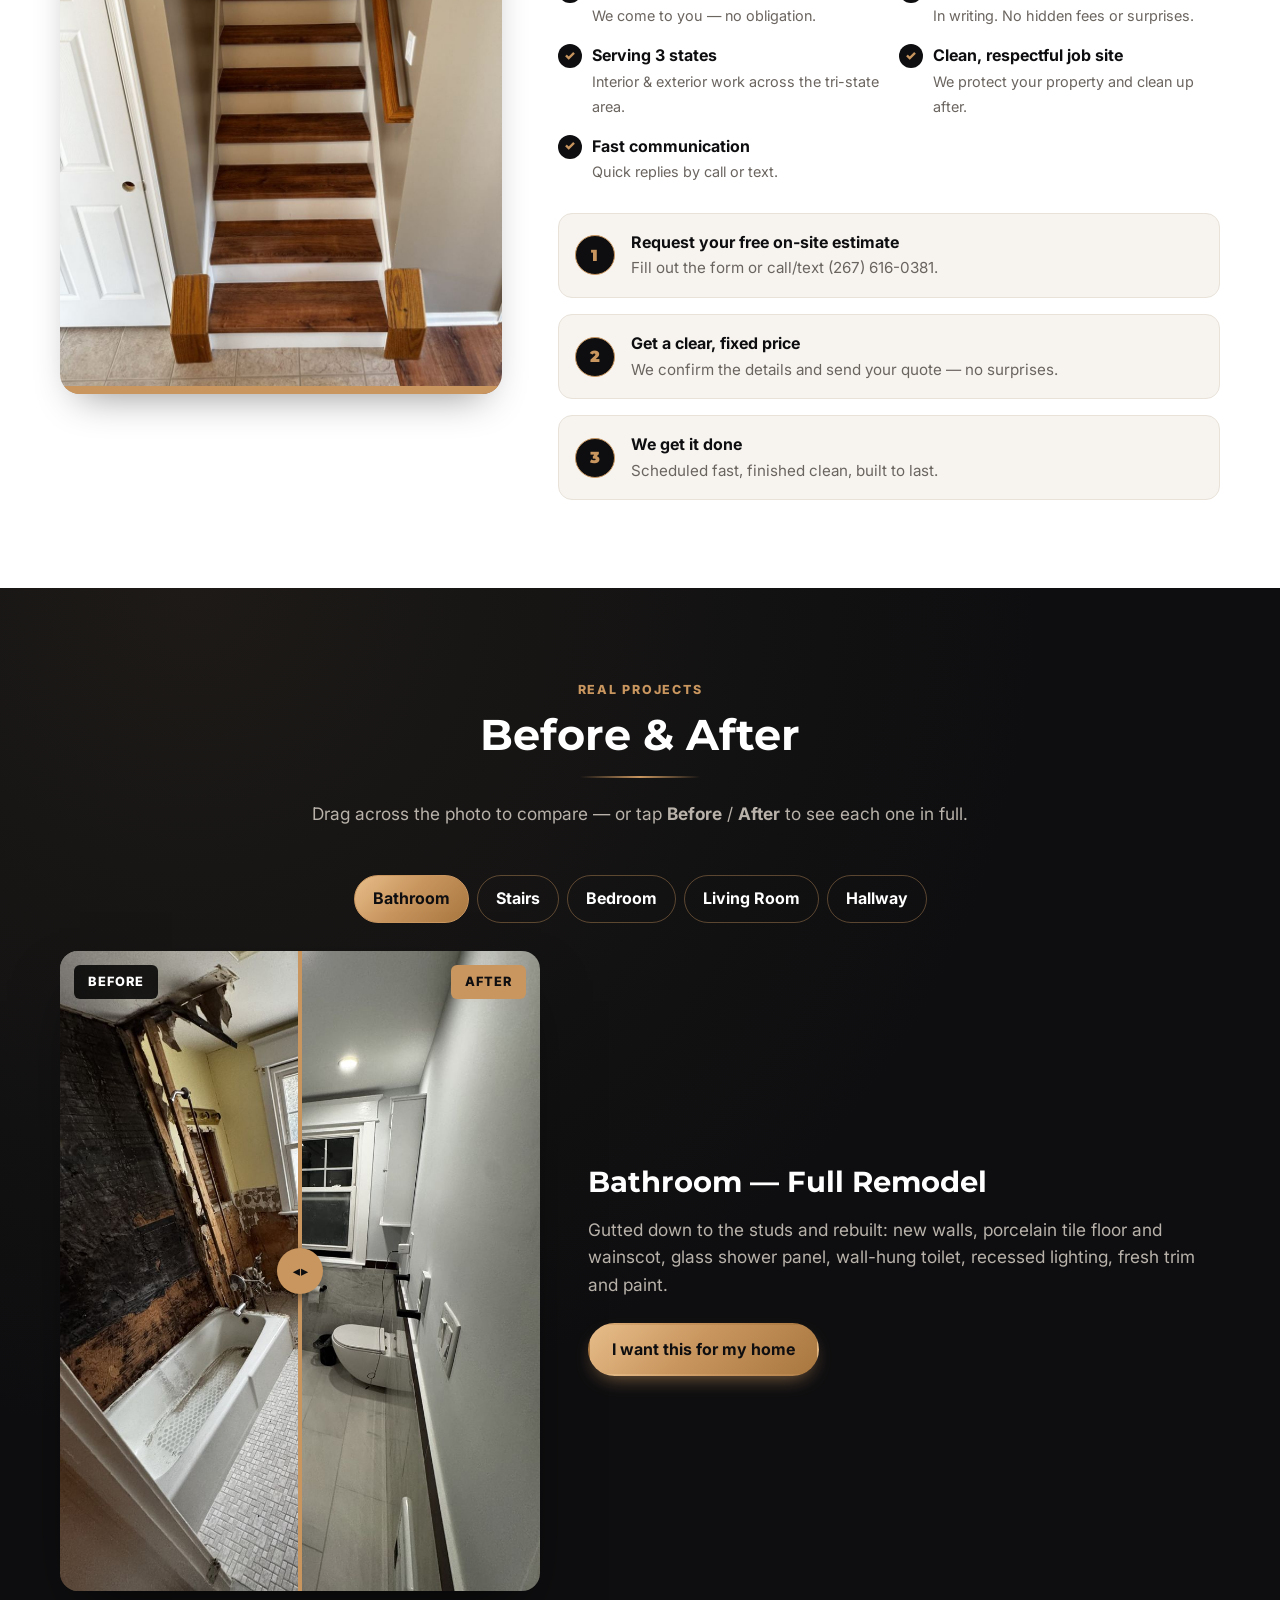
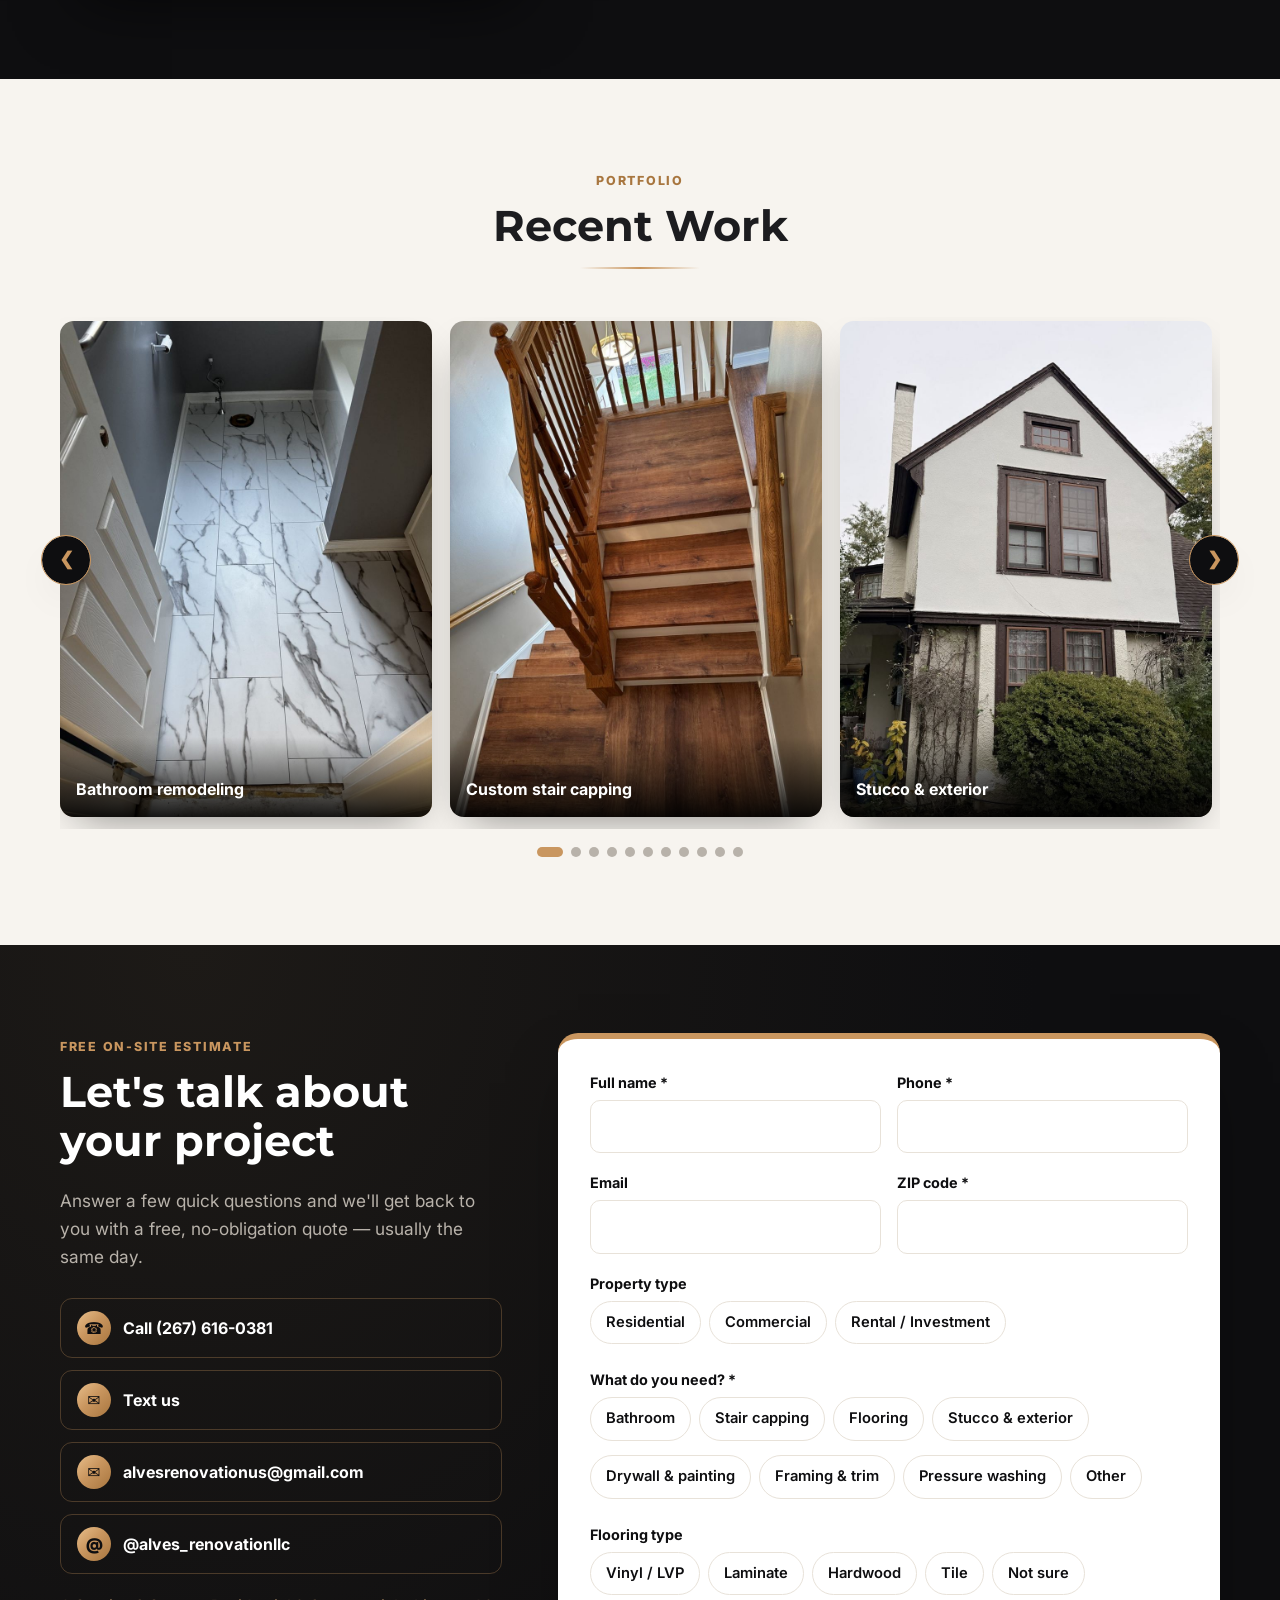
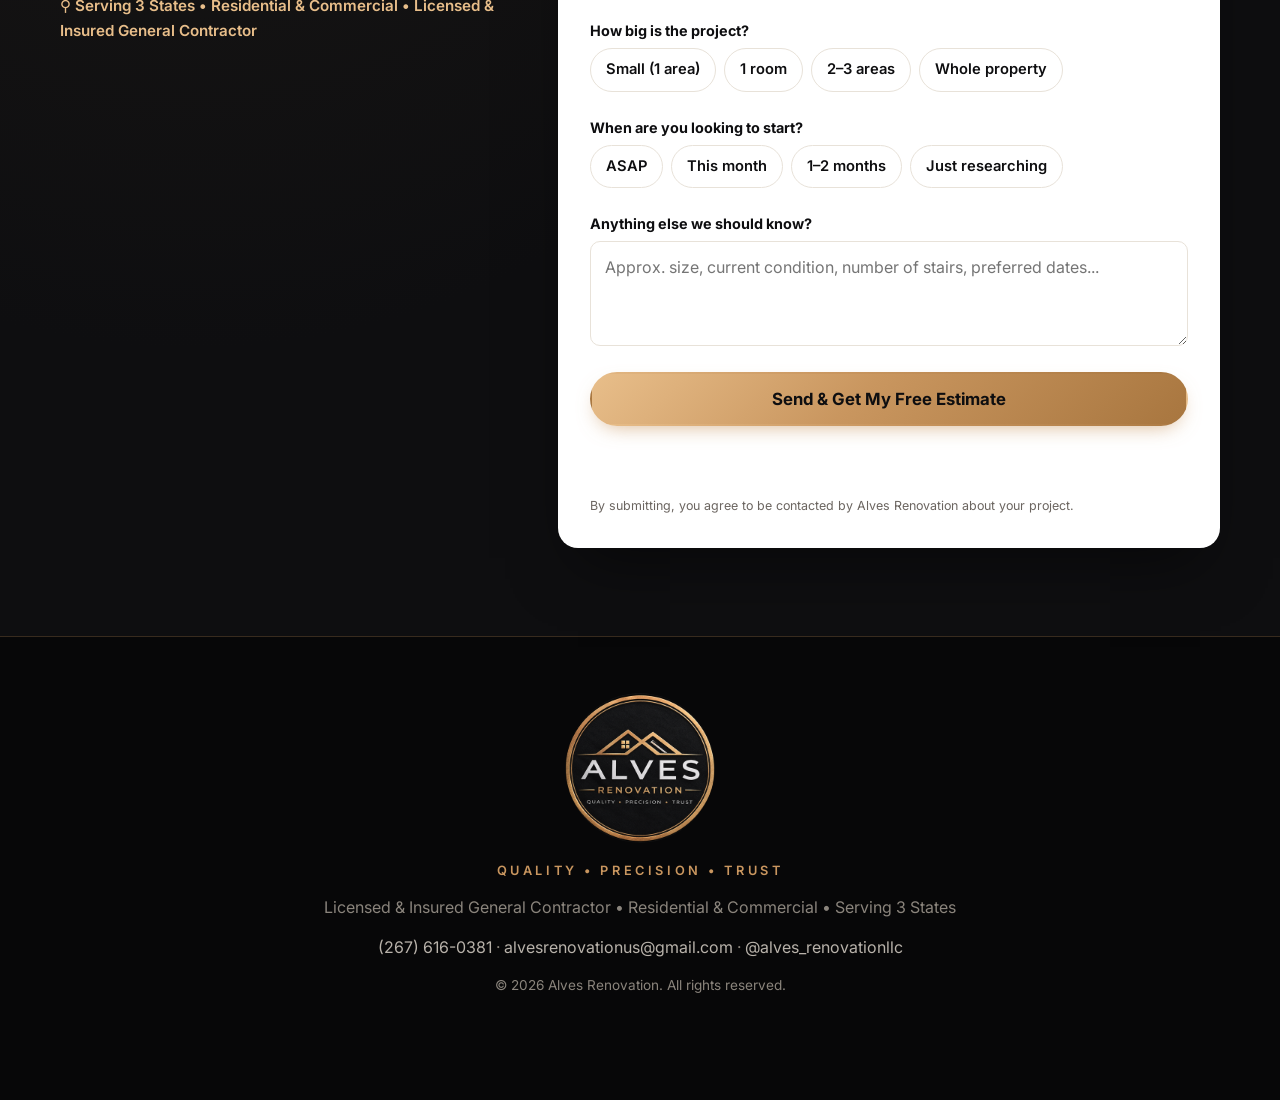
==== commit 22e75737: "Position as licensed general contractor serving 3 states, residential & commercial - Hero kicker, tr" ====
--- a/index.html
+++ b/index.html
@@ -3,10 +3,10 @@
 <head>
   <meta charset="utf-8" />
   <meta name="viewport" content="width=device-width, initial-scale=1" />
-  <title>Alves Renovation | Home Renovation in Philadelphia &amp; NJ</title>
-  <meta name="description" content="Licensed &amp; insured home renovation: bathroom remodeling, custom stair capping, flooring, stucco &amp; exterior, drywall, painting, framing &amp; trim and pressure washing. Serving Philadelphia &amp; New Jersey. Free in-home estimates." />
+  <title>Alves Renovation | Licensed General Contractor &mdash; Residential &amp; Commercial</title>
+  <meta name="description" content="Alves Renovation is a licensed &amp; insured general contractor for residential and commercial projects across 3 states: bathroom remodeling, custom stair capping, flooring, stucco &amp; exterior, drywall, painting, framing &amp; trim and pressure washing. Free on-site estimates." />
   <meta property="og:title" content="Alves Renovation | Quality &bull; Precision &bull; Trust" />
-  <meta property="og:description" content="Bathrooms, stair capping, flooring, stucco &amp; exterior and more. Licensed &amp; insured. Serving Philadelphia &amp; NJ." />
+  <meta property="og:description" content="Licensed general contractor &mdash; residential &amp; commercial. Bathrooms, stair capping, flooring, stucco &amp; exterior and more. Serving 3 states." />
   <meta property="og:image" content="assets/logo-full.jpg" />
   <meta property="og:url" content="https://alvesrenovationus.com" />
   <link rel="canonical" href="https://alvesrenovationus.com" />
@@ -55,10 +55,12 @@
         <img src="assets/logo.png" alt="Alves Renovation — Quality, Precision, Trust" class="hero__logo" width="110" height="110" />
         <span class="badge-li">&#9733; Licensed &amp; Insured</span>
         <span class="pill">Quality &bull; Precision &bull; Trust</span>
-        <h1>Home renovations<br /><span class="accent">done right.</span></h1>
-        <p class="lead">Bathroom remodeling, custom stair capping, flooring, stucco &amp; exterior repair and more &mdash; one trusted, licensed team for your whole home. Serving <strong>Philadelphia &amp; New Jersey</strong>.</p>
+        <p class="hero__kicker"><span>General Contractor</span> <i>&bull;</i> <span>Residential &amp; Commercial</span> <i>&bull;</i> <span>Serving 3 States</span></p>
+        <h1>Renovations<br /><span class="accent">done right.</span></h1>
+        <p class="lead">Your licensed general contractor for bathroom remodeling, custom stair capping, flooring, stucco &amp; exterior repair and more &mdash; one trusted team from start to finish, for homes and businesses. <strong>Proudly serving 3 states.</strong></p>
         <ul class="hero__checks">
           <li>Licensed &amp; insured</li>
+          <li>Residential &amp; commercial</li>
           <li>Interior &amp; exterior</li>
           <li>Clean, precise work</li>
         </ul>
@@ -108,10 +110,10 @@
   <!-- ===== TRUST BAR ===== -->
   <section class="trust">
     <div class="container trust__grid">
-      <div><strong>Licensed</strong><span>&amp; insured</span></div>
-      <div><strong>Free</strong><span>in-home estimates</span></div>
-      <div><strong>Philly &amp; NJ</strong><span>service area</span></div>
-      <div><strong>Fixed</strong><span>honest pricing</span></div>
+      <div><strong>General</strong><span>contractor &mdash; licensed &amp; insured</span></div>
+      <div><strong>Residential</strong><span>&amp; commercial</span></div>
+      <div><strong>3 States</strong><span>tri-state service area</span></div>
+      <div><strong>Free</strong><span>on-site estimates</span></div>
     </div>
   </section>
 
@@ -121,7 +123,7 @@
       <header class="section__head">
         <span class="eyebrow">What we do</span>
         <h2>Our Main Services</h2>
-        <p>Inside and out &mdash; one licensed team handles the job from start to finish.</p>
+        <p>Residential and commercial, inside and out &mdash; as your general contractor, we manage the job from start to finish.</p>
       </header>
       <div class="main-services">
         <article class="main-service">
@@ -152,7 +154,7 @@
           <div class="main-service__img"><img src="assets/img/exterior-stucco.jpg" alt="House exterior after stucco repair" loading="lazy" /></div>
           <div class="main-service__body">
             <h3>Stucco &amp; Exterior</h3>
-            <p>Protect and refresh the outside of your home.</p>
+            <p>Protect and refresh the outside of any home or building.</p>
             <ul><li>Stucco &amp; masonry repair</li><li>Porch &amp; trim work</li><li>Pressure washing</li></ul>
           </div>
         </article>
@@ -171,8 +173,8 @@
       <div class="offer">
         <div>
           <span class="offer__tag">Free estimate</span>
-          <h3>Free in-home estimate. <span class="accent">Licensed &amp; insured.</span></h3>
-          <p>We come to you, look at the project and give you a clear, written quote &mdash; no hidden fees, no obligation. Serving Philadelphia &amp; New Jersey.</p>
+          <h3>Free on-site estimate. <span class="accent">Licensed &amp; insured.</span></h3>
+          <p>Homes, rentals, offices and storefronts &mdash; we come to you, review the project and give you a clear, written quote. No hidden fees, no obligation. Serving 3 states.</p>
         </div>
         <a href="#quote" class="btn btn--primary btn--lg">Get My Free Estimate</a>
       </div>
@@ -201,7 +203,7 @@
         <article class="value">
           <div class="value__icon">&#10003;</div>
           <h3>Trust</h3>
-          <p>Licensed &amp; insured, honest written quotes and we show up when we say we will.</p>
+          <p>A licensed &amp; insured general contractor with honest written quotes &mdash; we show up when we say we will.</p>
         </article>
       </div>
     </div>
@@ -210,18 +212,19 @@
         <img src="assets/img/stairs-after.jpg" alt="Staircase finished by Alves Renovation" loading="lazy" />
       </div>
       <div class="why__copy">
-        <h2>One trusted team for your whole home</h2>
-        <p>Years of professional experience &mdash; including installing for major home-improvement retailers &mdash; now with personal attention and honest, upfront pricing on every project, big or small.</p>
+        <h2>One general contractor for the whole project</h2>
+        <p>Years of professional experience &mdash; including work for major home-improvement retailers &mdash; now serving homeowners, landlords, property managers and businesses across 3 states with personal attention and honest, upfront pricing.</p>
         <ul class="qualities">
-          <li><strong>Licensed &amp; insured</strong><span>Full peace of mind on every job.</span></li>
-          <li><strong>Free in-home estimates</strong><span>We come to you &mdash; no obligation.</span></li>
+          <li><strong>Licensed &amp; insured GC</strong><span>Full peace of mind on every job.</span></li>
+          <li><strong>Residential &amp; commercial</strong><span>Homes, rentals, offices and retail spaces.</span></li>
+          <li><strong>Free on-site estimates</strong><span>We come to you &mdash; no obligation.</span></li>
           <li><strong>Clear, fixed quotes</strong><span>In writing. No hidden fees or surprises.</span></li>
-          <li><strong>Interior &amp; exterior</strong><span>One team instead of several contractors.</span></li>
-          <li><strong>Clean, respectful job site</strong><span>We protect your home and clean up after.</span></li>
+          <li><strong>Serving 3 states</strong><span>Interior &amp; exterior work across the tri-state area.</span></li>
+          <li><strong>Clean, respectful job site</strong><span>We protect your property and clean up after.</span></li>
           <li><strong>Fast communication</strong><span>Quick replies by call or text.</span></li>
         </ul>
         <ol class="steps">
-          <li><strong>Request your free in-home estimate</strong><span>Fill out the form or call/text (267) 616-0381.</span></li>
+          <li><strong>Request your free on-site estimate</strong><span>Fill out the form or call/text (267) 616-0381.</span></li>
           <li><strong>Get a clear, fixed price</strong><span>We confirm the details and send your quote &mdash; no surprises.</span></li>
           <li><strong>We get it done</strong><span>Scheduled fast, finished clean, built to last.</span></li>
         </ol>
@@ -298,7 +301,7 @@
   <section class="section section--dark" id="quote">
     <div class="container quote">
       <div class="quote__copy">
-        <span class="eyebrow">Free in-home estimate</span>
+        <span class="eyebrow">Free on-site estimate</span>
         <h2>Let's talk about your project</h2>
         <p>Answer a few quick questions and we'll get back to you with a free, no-obligation quote &mdash; usually the same day.</p>
         <ul class="contact-list">
@@ -307,7 +310,7 @@
           <li><a href="mailto:alvesrenovationus@gmail.com"><span class="contact-list__icon">&#9993;</span> alvesrenovationus@gmail.com</a></li>
           <li><a href="https://www.instagram.com/alves_renovationllc/" target="_blank" rel="noopener"><span class="contact-list__icon">@</span> @alves_renovationllc</a></li>
         </ul>
-        <p class="service-area">&#9906; Serving Philadelphia &amp; New Jersey &bull; Licensed &amp; Insured</p>
+        <p class="service-area">&#9906; Serving 3 States &bull; Residential &amp; Commercial &bull; Licensed &amp; Insured General Contractor</p>
       </div>
 
       <form class="quote__form lead-form js-lead-form" data-source="quote-section" novalidate>
@@ -331,6 +334,15 @@
             <input id="f-zip" name="zip" type="text" inputmode="numeric" maxlength="10" autocomplete="postal-code" required />
           </div>
         </div>
+
+        <fieldset class="field">
+          <legend>Property type</legend>
+          <div class="chips">
+            <label class="chip"><input type="radio" name="property" value="Residential" /><span>Residential</span></label>
+            <label class="chip"><input type="radio" name="property" value="Commercial" /><span>Commercial</span></label>
+            <label class="chip"><input type="radio" name="property" value="Rental / Investment" /><span>Rental / Investment</span></label>
+          </div>
+        </fieldset>
 
         <fieldset class="field">
           <legend>What do you need? *</legend>
@@ -364,7 +376,7 @@
             <label class="chip"><input type="radio" name="size" value="Small (1 area)" /><span>Small (1 area)</span></label>
             <label class="chip"><input type="radio" name="size" value="1 room" /><span>1 room</span></label>
             <label class="chip"><input type="radio" name="size" value="2-3 areas" /><span>2&ndash;3 areas</span></label>
-            <label class="chip"><input type="radio" name="size" value="Whole floor / house" /><span>Whole house</span></label>
+            <label class="chip"><input type="radio" name="size" value="Whole property" /><span>Whole property</span></label>
           </div>
         </fieldset>
 
@@ -398,7 +410,7 @@
         <img src="assets/logo.png" alt="Alves Renovation logo" class="footer__logo" width="150" height="150" loading="lazy" />
       </a>
       <p class="footer__tagline">Quality &bull; Precision &bull; Trust</p>
-      <p>Licensed &amp; Insured &bull; Serving Philadelphia &amp; New Jersey</p>
+      <p>Licensed &amp; Insured General Contractor &bull; Residential &amp; Commercial &bull; Serving 3 States</p>
       <p class="footer__contact"><a href="tel:+12676160381">(267) 616-0381</a> &middot; <a href="mailto:alvesrenovationus@gmail.com">alvesrenovationus@gmail.com</a> &middot; <a href="https://www.instagram.com/alves_renovationllc/" target="_blank" rel="noopener">@alves_renovationllc</a></p>
       <p class="footer__copy">&copy; <span id="year"></span> Alves Renovation. All rights reserved.</p>
     </div>
--- a/css/styles.css
+++ b/css/styles.css
@@ -336,3 +336,8 @@
 @media (max-width: 900px) { .hero-slider { max-width: 480px; width: 100%; margin: 0 auto; } }
 @media (max-width: 600px) { .hero-slider { aspect-ratio: 4 / 4.4; } }
 @media (prefers-reduced-motion: reduce) { .hero-slide, .hero-slide img { transition: none; } }
+
+.hero__kicker { margin: 6px 0 14px; color: var(--gold-light); font-weight: 700; text-transform: uppercase; letter-spacing: .16em; font-size: .85rem; }
+.hero__kicker span { white-space: nowrap; }
+.hero__kicker i { font-style: normal; color: var(--gold); margin: 0 6px; }
+@media (max-width: 600px) { .hero__kicker { font-size: .74rem; letter-spacing: .12em; line-height: 1.8; } }
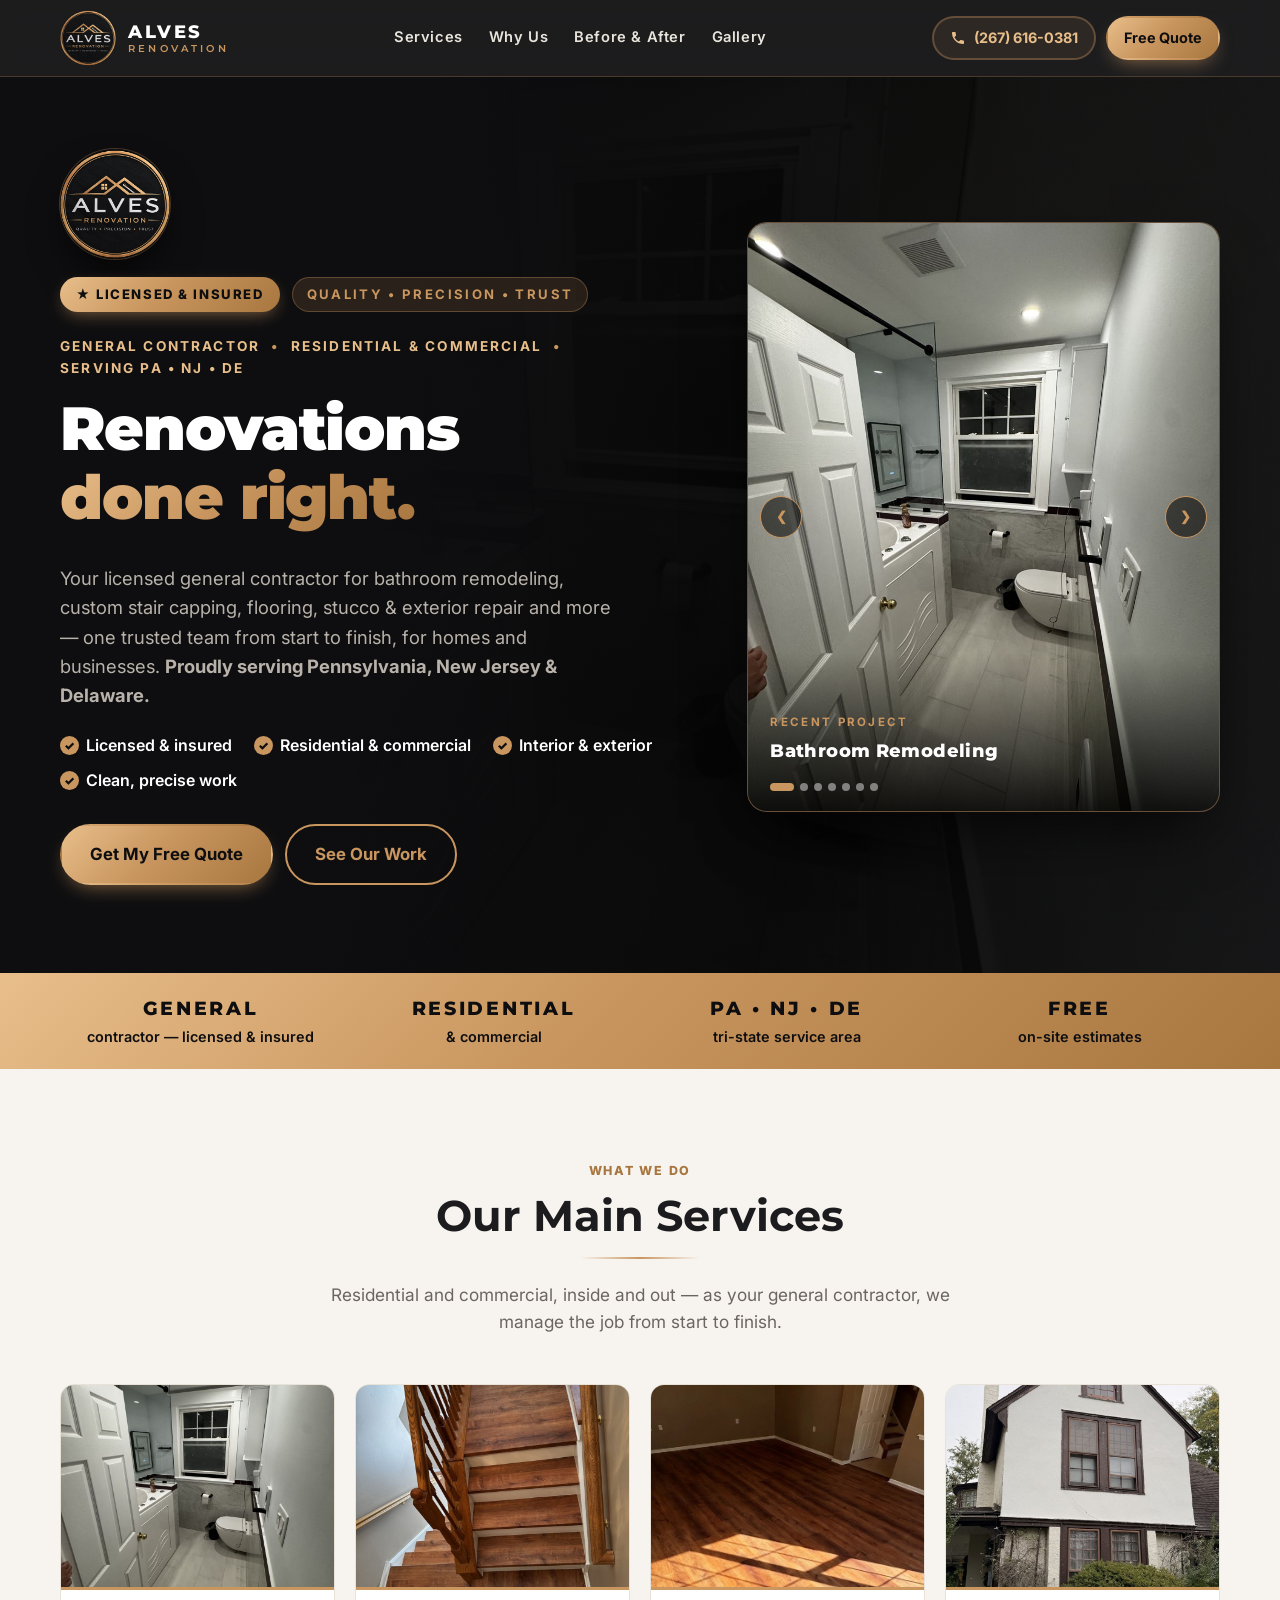
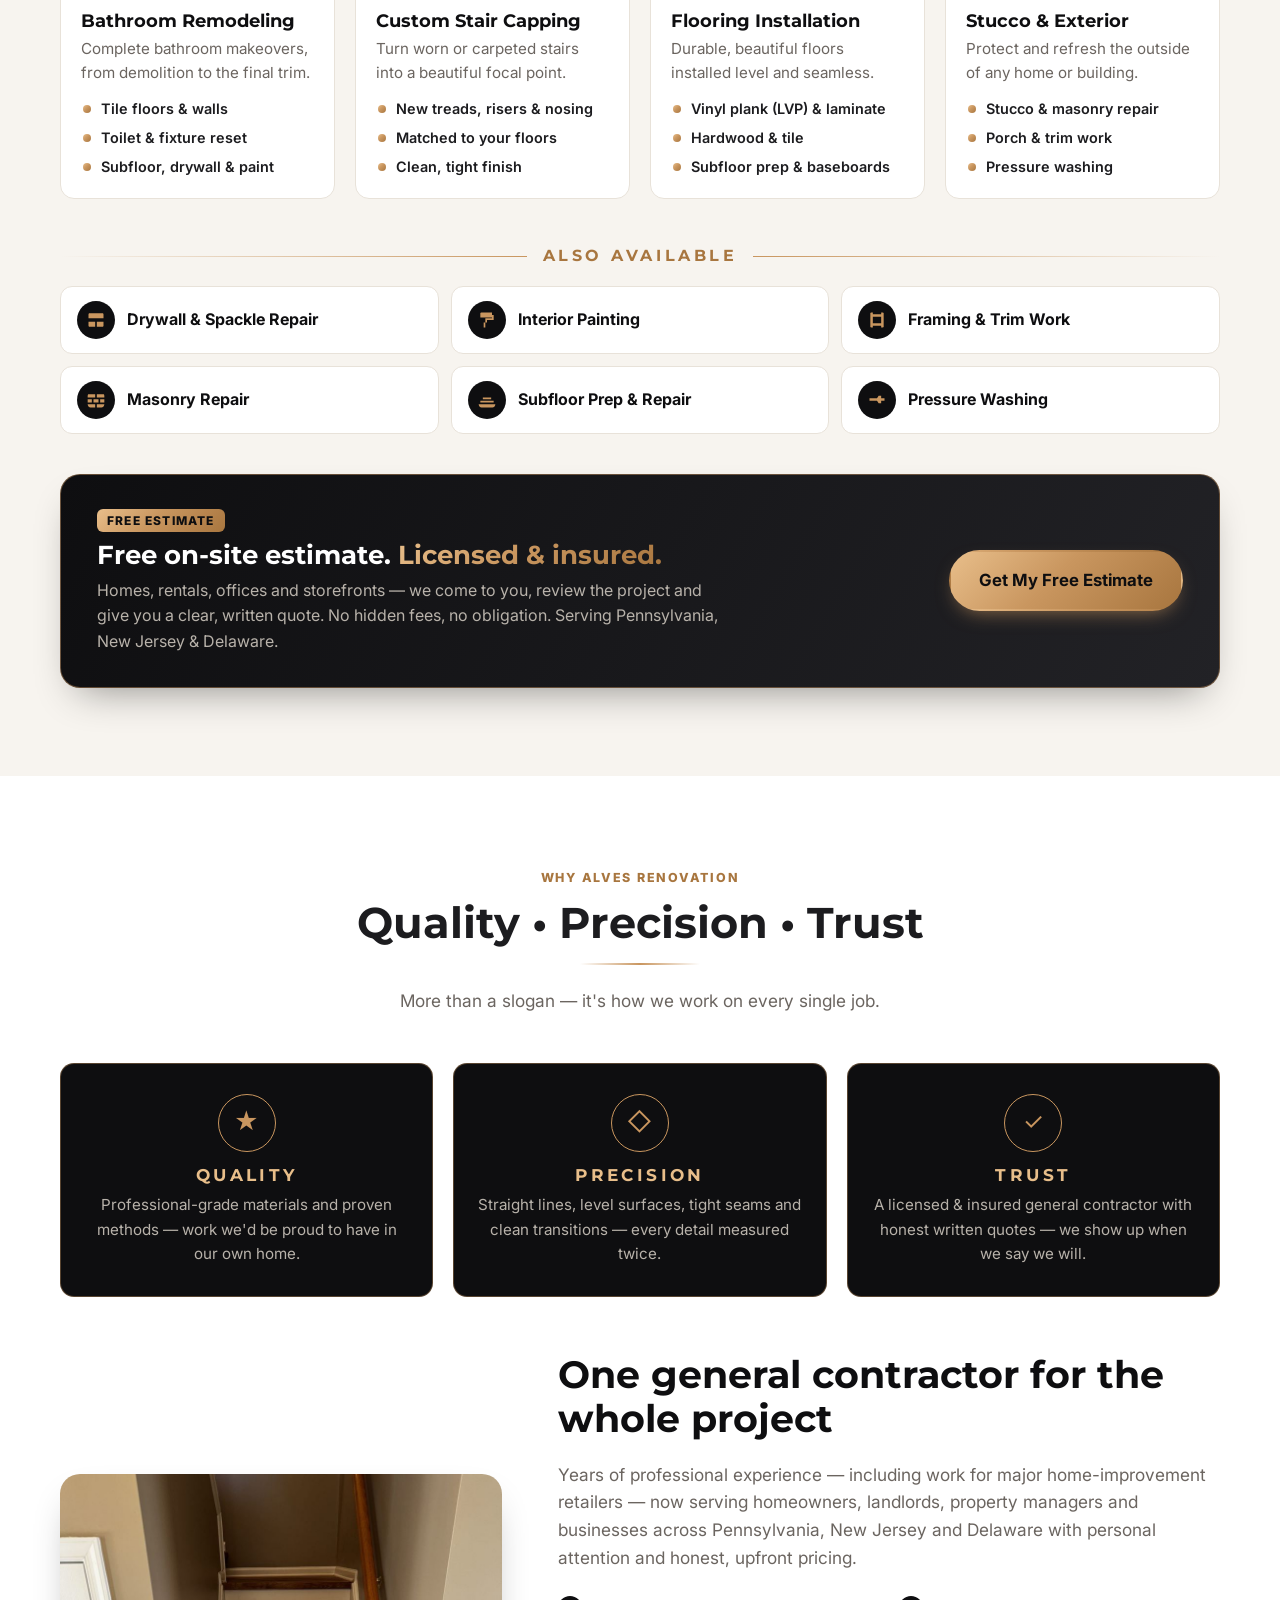
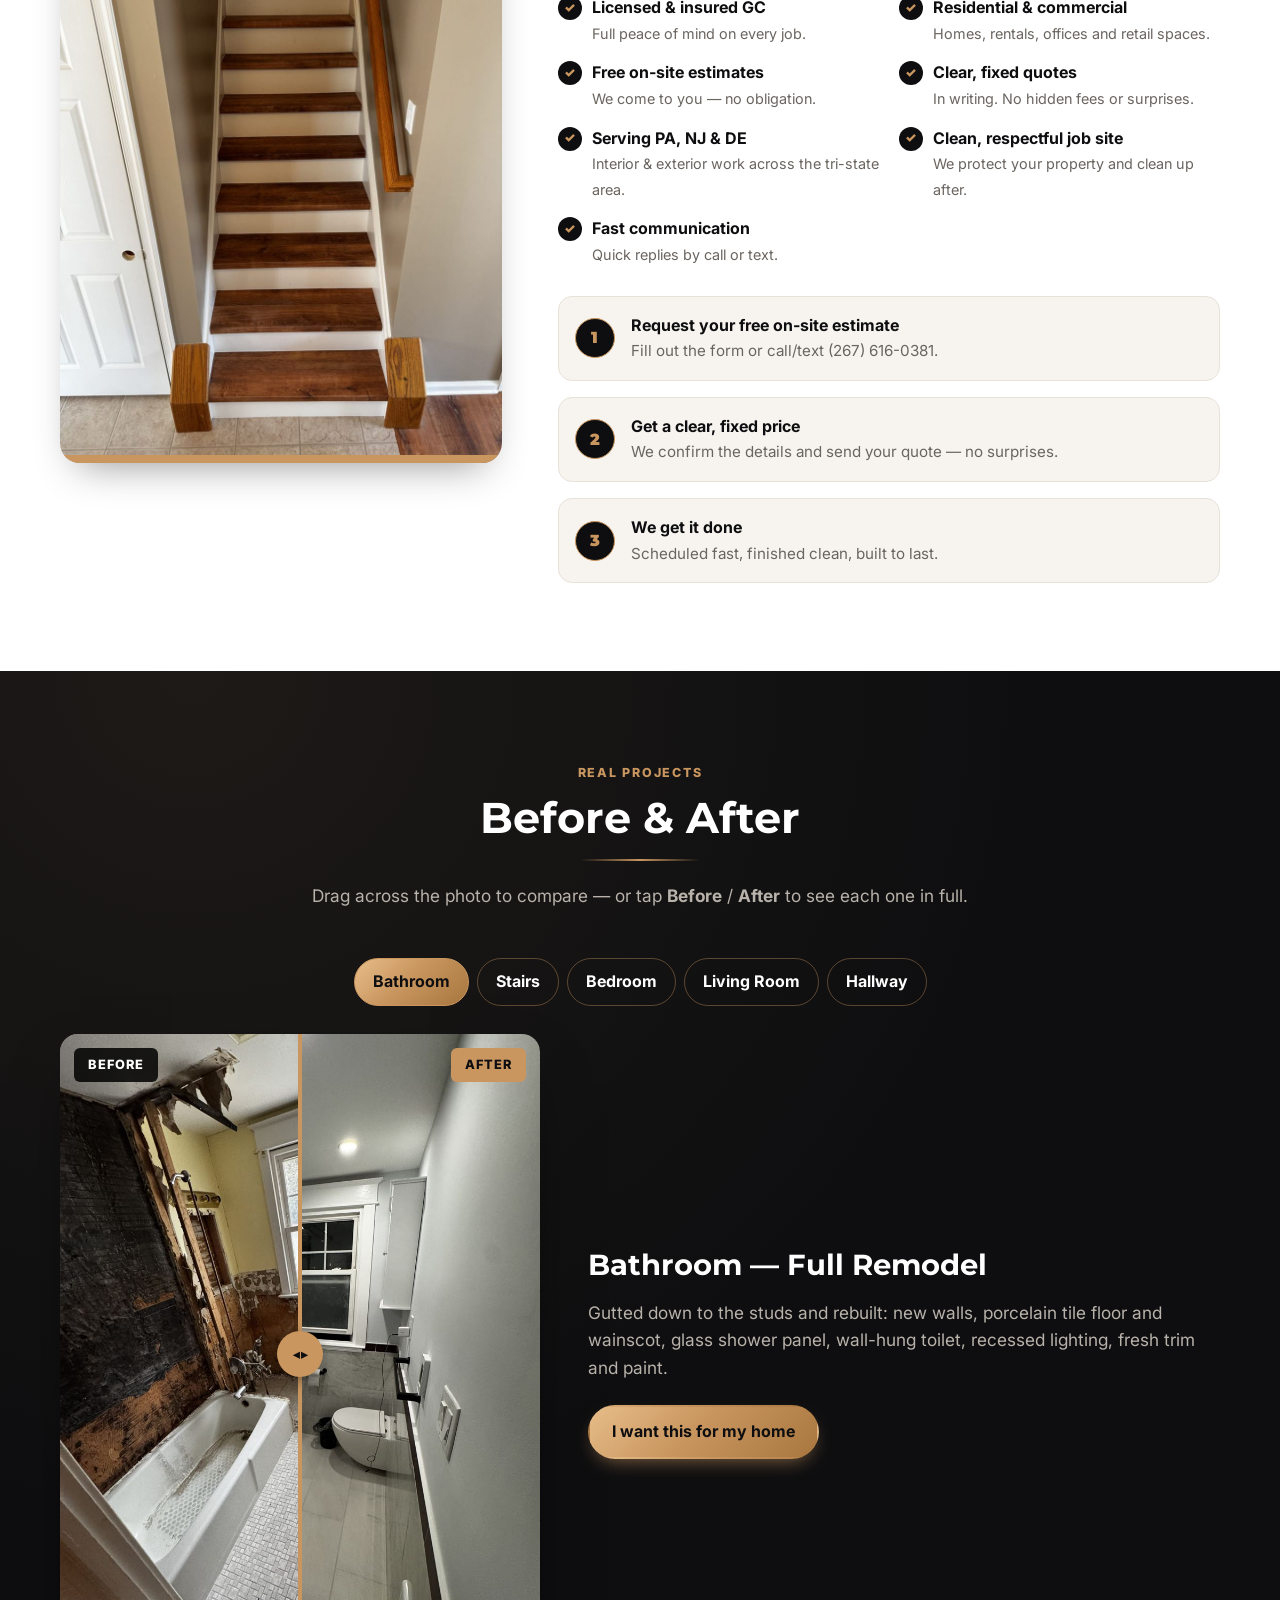
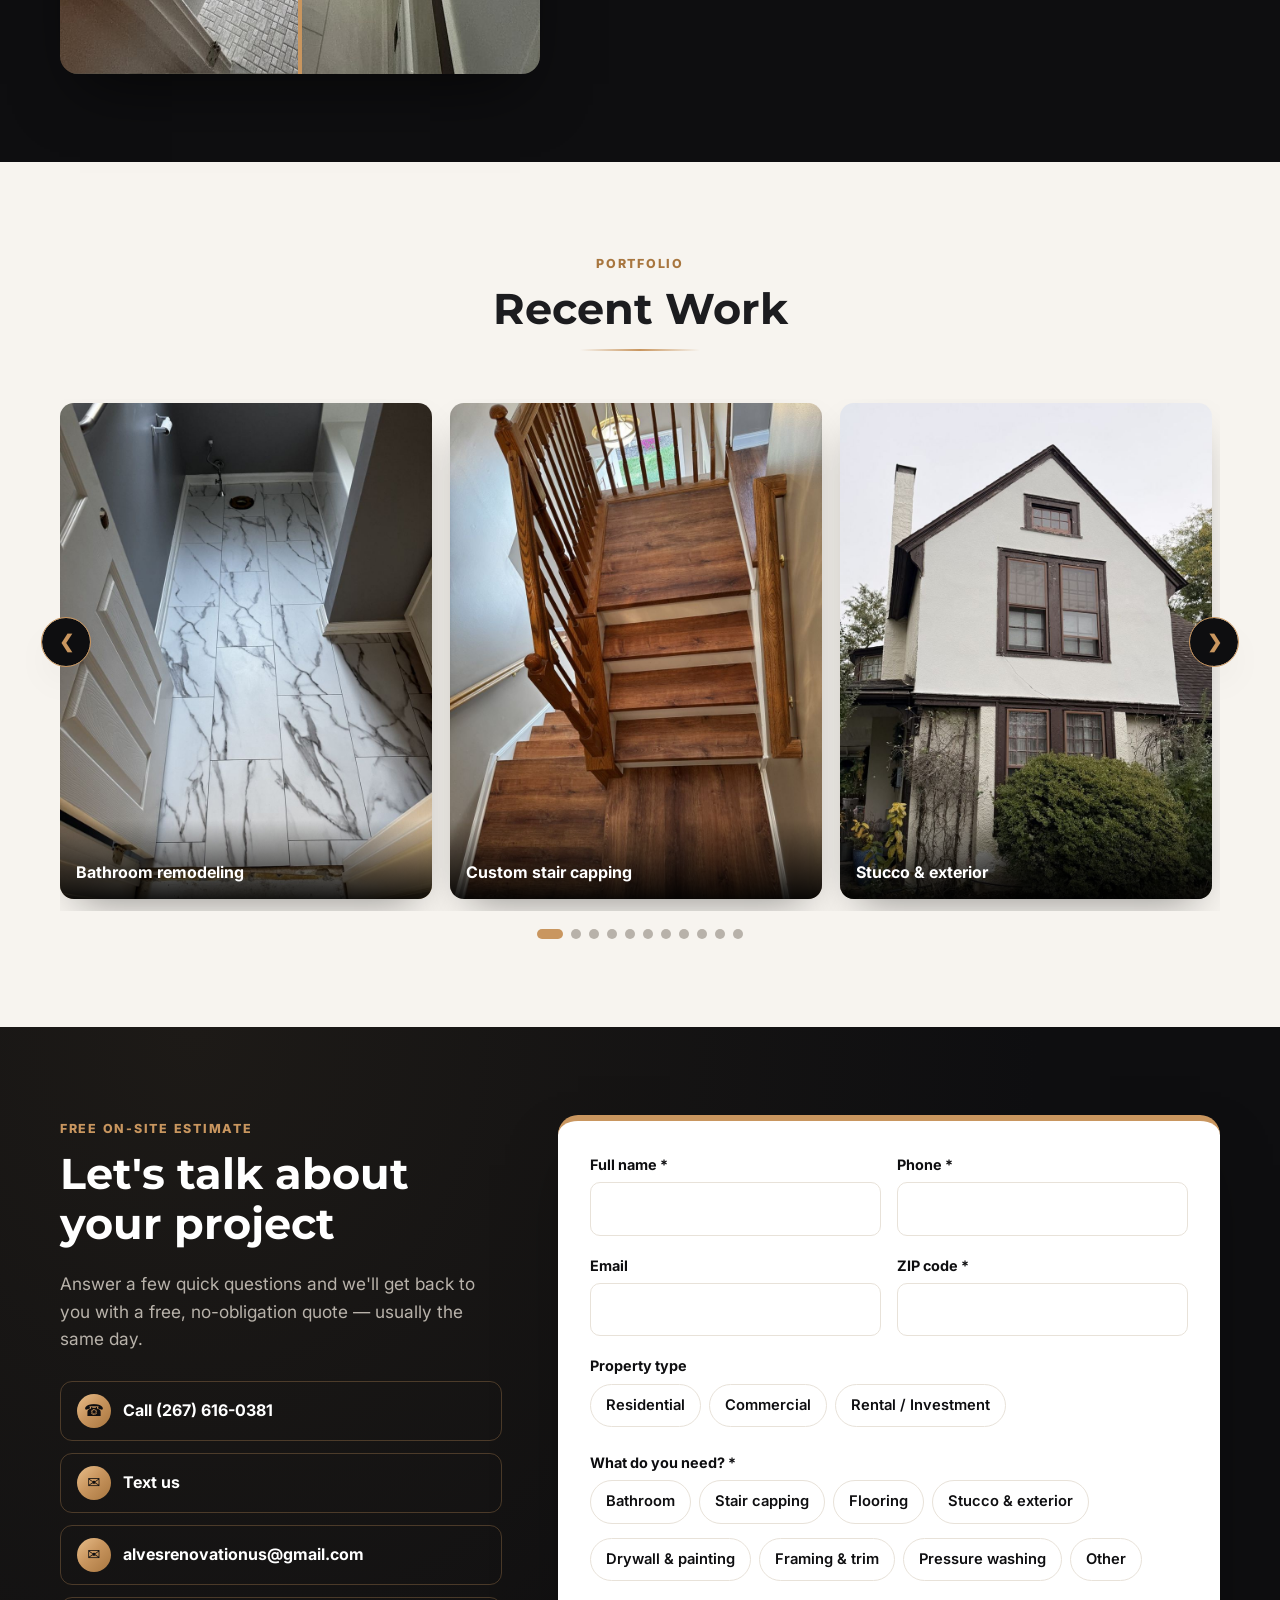
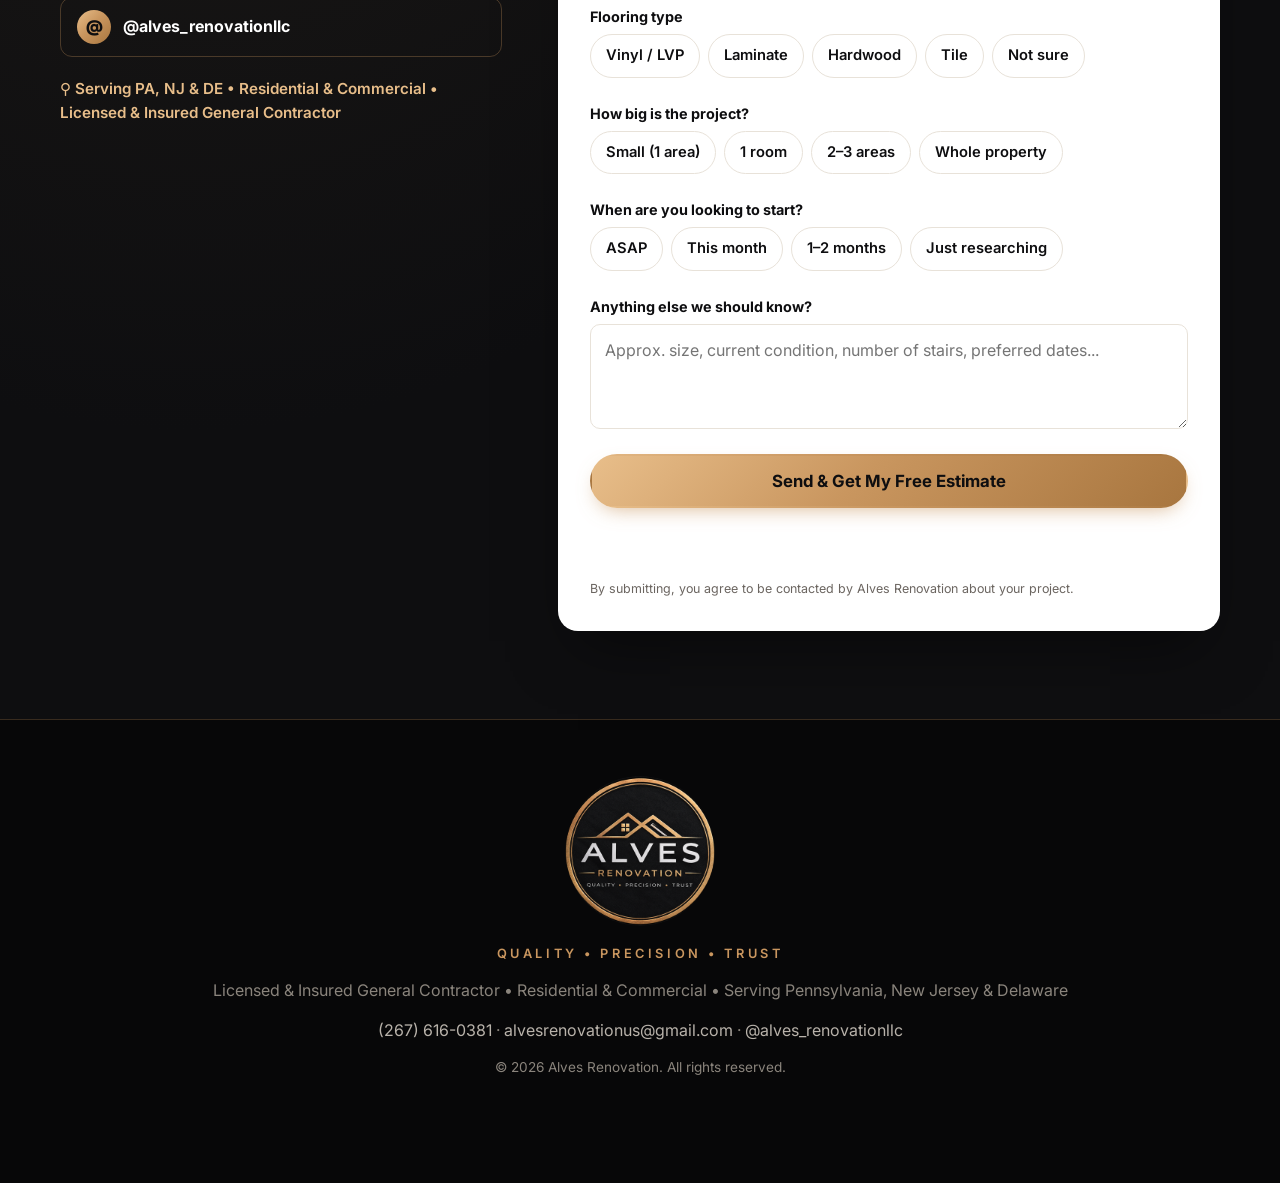
==== commit 2f4e9d63: "Name the service area: Pennsylvania, New Jersey and Delaware Replace the generic '3 states' wording " ====
--- a/index.html
+++ b/index.html
@@ -3,10 +3,10 @@
 <head>
   <meta charset="utf-8" />
   <meta name="viewport" content="width=device-width, initial-scale=1" />
-  <title>Alves Renovation | Licensed General Contractor &mdash; Residential &amp; Commercial</title>
-  <meta name="description" content="Alves Renovation is a licensed &amp; insured general contractor for residential and commercial projects across 3 states: bathroom remodeling, custom stair capping, flooring, stucco &amp; exterior, drywall, painting, framing &amp; trim and pressure washing. Free on-site estimates." />
+  <title>Alves Renovation | General Contractor in PA, NJ &amp; DE &mdash; Residential &amp; Commercial</title>
+  <meta name="description" content="Alves Renovation is a licensed &amp; insured general contractor for residential and commercial projects in Pennsylvania, New Jersey and Delaware: bathroom remodeling, custom stair capping, flooring, stucco &amp; exterior, drywall, painting, framing &amp; trim and pressure washing. Free on-site estimates." />
   <meta property="og:title" content="Alves Renovation | Quality &bull; Precision &bull; Trust" />
-  <meta property="og:description" content="Licensed general contractor &mdash; residential &amp; commercial. Bathrooms, stair capping, flooring, stucco &amp; exterior and more. Serving 3 states." />
+  <meta property="og:description" content="Licensed general contractor &mdash; residential &amp; commercial. Bathrooms, stair capping, flooring, stucco &amp; exterior and more. Serving PA, NJ &amp; DE." />
   <meta property="og:image" content="assets/logo-full.jpg" />
   <meta property="og:url" content="https://alvesrenovationus.com" />
   <link rel="canonical" href="https://alvesrenovationus.com" />
@@ -17,6 +17,24 @@
   <link rel="preconnect" href="https://fonts.gstatic.com" crossorigin />
   <link href="https://fonts.googleapis.com/css2?family=Inter:wght@400;500;600;700;800&family=Montserrat:wght@700;800;900&display=swap" rel="stylesheet" />
   <link rel="stylesheet" href="css/styles.css" />
+  <script type="application/ld+json">
+  {
+    "@context": "https://schema.org",
+    "@type": "GeneralContractor",
+    "name": "Alves Renovation",
+    "slogan": "Quality \u2022 Precision \u2022 Trust",
+    "image": "assets/logo-full.jpg",
+    "telephone": "+1-267-616-0381",
+    "email": "alvesrenovationus@gmail.com",
+    "areaServed": [
+      { "@type": "State", "name": "Pennsylvania" },
+      { "@type": "State", "name": "New Jersey" },
+      { "@type": "State", "name": "Delaware" }
+    ],
+    "sameAs": ["https://www.instagram.com/alves_renovationllc/"],
+    "knowsAbout": ["Bathroom remodeling", "Custom stair capping", "Flooring installation", "Stucco and masonry repair", "Drywall repair", "Interior painting", "Framing and trim", "Pressure washing", "Commercial renovation", "Residential renovation"]
+  }
+  </script>
 </head>
 <body>
 
@@ -55,9 +73,9 @@
         <img src="assets/logo.png" alt="Alves Renovation — Quality, Precision, Trust" class="hero__logo" width="110" height="110" />
         <span class="badge-li">&#9733; Licensed &amp; Insured</span>
         <span class="pill">Quality &bull; Precision &bull; Trust</span>
-        <p class="hero__kicker"><span>General Contractor</span> <i>&bull;</i> <span>Residential &amp; Commercial</span> <i>&bull;</i> <span>Serving 3 States</span></p>
+        <p class="hero__kicker"><span>General Contractor</span> <i>&bull;</i> <span>Residential &amp; Commercial</span> <i>&bull;</i> <span>Serving PA &bull; NJ &bull; DE</span></p>
         <h1>Renovations<br /><span class="accent">done right.</span></h1>
-        <p class="lead">Your licensed general contractor for bathroom remodeling, custom stair capping, flooring, stucco &amp; exterior repair and more &mdash; one trusted team from start to finish, for homes and businesses. <strong>Proudly serving 3 states.</strong></p>
+        <p class="lead">Your licensed general contractor for bathroom remodeling, custom stair capping, flooring, stucco &amp; exterior repair and more &mdash; one trusted team from start to finish, for homes and businesses. <strong>Proudly serving Pennsylvania, New Jersey &amp; Delaware.</strong></p>
         <ul class="hero__checks">
           <li>Licensed &amp; insured</li>
           <li>Residential &amp; commercial</li>
@@ -112,7 +130,7 @@
     <div class="container trust__grid">
       <div><strong>General</strong><span>contractor &mdash; licensed &amp; insured</span></div>
       <div><strong>Residential</strong><span>&amp; commercial</span></div>
-      <div><strong>3 States</strong><span>tri-state service area</span></div>
+      <div><strong>PA &bull; NJ &bull; DE</strong><span>tri-state service area</span></div>
       <div><strong>Free</strong><span>on-site estimates</span></div>
     </div>
   </section>
@@ -174,7 +192,7 @@
         <div>
           <span class="offer__tag">Free estimate</span>
           <h3>Free on-site estimate. <span class="accent">Licensed &amp; insured.</span></h3>
-          <p>Homes, rentals, offices and storefronts &mdash; we come to you, review the project and give you a clear, written quote. No hidden fees, no obligation. Serving 3 states.</p>
+          <p>Homes, rentals, offices and storefronts &mdash; we come to you, review the project and give you a clear, written quote. No hidden fees, no obligation. Serving Pennsylvania, New Jersey &amp; Delaware.</p>
         </div>
         <a href="#quote" class="btn btn--primary btn--lg">Get My Free Estimate</a>
       </div>
@@ -213,13 +231,13 @@
       </div>
       <div class="why__copy">
         <h2>One general contractor for the whole project</h2>
-        <p>Years of professional experience &mdash; including work for major home-improvement retailers &mdash; now serving homeowners, landlords, property managers and businesses across 3 states with personal attention and honest, upfront pricing.</p>
+        <p>Years of professional experience &mdash; including work for major home-improvement retailers &mdash; now serving homeowners, landlords, property managers and businesses across Pennsylvania, New Jersey and Delaware with personal attention and honest, upfront pricing.</p>
         <ul class="qualities">
           <li><strong>Licensed &amp; insured GC</strong><span>Full peace of mind on every job.</span></li>
           <li><strong>Residential &amp; commercial</strong><span>Homes, rentals, offices and retail spaces.</span></li>
           <li><strong>Free on-site estimates</strong><span>We come to you &mdash; no obligation.</span></li>
           <li><strong>Clear, fixed quotes</strong><span>In writing. No hidden fees or surprises.</span></li>
-          <li><strong>Serving 3 states</strong><span>Interior &amp; exterior work across the tri-state area.</span></li>
+          <li><strong>Serving PA, NJ &amp; DE</strong><span>Interior &amp; exterior work across the tri-state area.</span></li>
           <li><strong>Clean, respectful job site</strong><span>We protect your property and clean up after.</span></li>
           <li><strong>Fast communication</strong><span>Quick replies by call or text.</span></li>
         </ul>
@@ -310,7 +328,7 @@
           <li><a href="mailto:alvesrenovationus@gmail.com"><span class="contact-list__icon">&#9993;</span> alvesrenovationus@gmail.com</a></li>
           <li><a href="https://www.instagram.com/alves_renovationllc/" target="_blank" rel="noopener"><span class="contact-list__icon">@</span> @alves_renovationllc</a></li>
         </ul>
-        <p class="service-area">&#9906; Serving 3 States &bull; Residential &amp; Commercial &bull; Licensed &amp; Insured General Contractor</p>
+        <p class="service-area">&#9906; Serving PA, NJ &amp; DE &bull; Residential &amp; Commercial &bull; Licensed &amp; Insured General Contractor</p>
       </div>
 
       <form class="quote__form lead-form js-lead-form" data-source="quote-section" novalidate>
@@ -410,7 +428,7 @@
         <img src="assets/logo.png" alt="Alves Renovation logo" class="footer__logo" width="150" height="150" loading="lazy" />
       </a>
       <p class="footer__tagline">Quality &bull; Precision &bull; Trust</p>
-      <p>Licensed &amp; Insured General Contractor &bull; Residential &amp; Commercial &bull; Serving 3 States</p>
+      <p>Licensed &amp; Insured General Contractor &bull; Residential &amp; Commercial &bull; Serving Pennsylvania, New Jersey &amp; Delaware</p>
       <p class="footer__contact"><a href="tel:+12676160381">(267) 616-0381</a> &middot; <a href="mailto:alvesrenovationus@gmail.com">alvesrenovationus@gmail.com</a> &middot; <a href="https://www.instagram.com/alves_renovationllc/" target="_blank" rel="noopener">@alves_renovationllc</a></p>
       <p class="footer__copy">&copy; <span id="year"></span> Alves Renovation. All rights reserved.</p>
     </div>
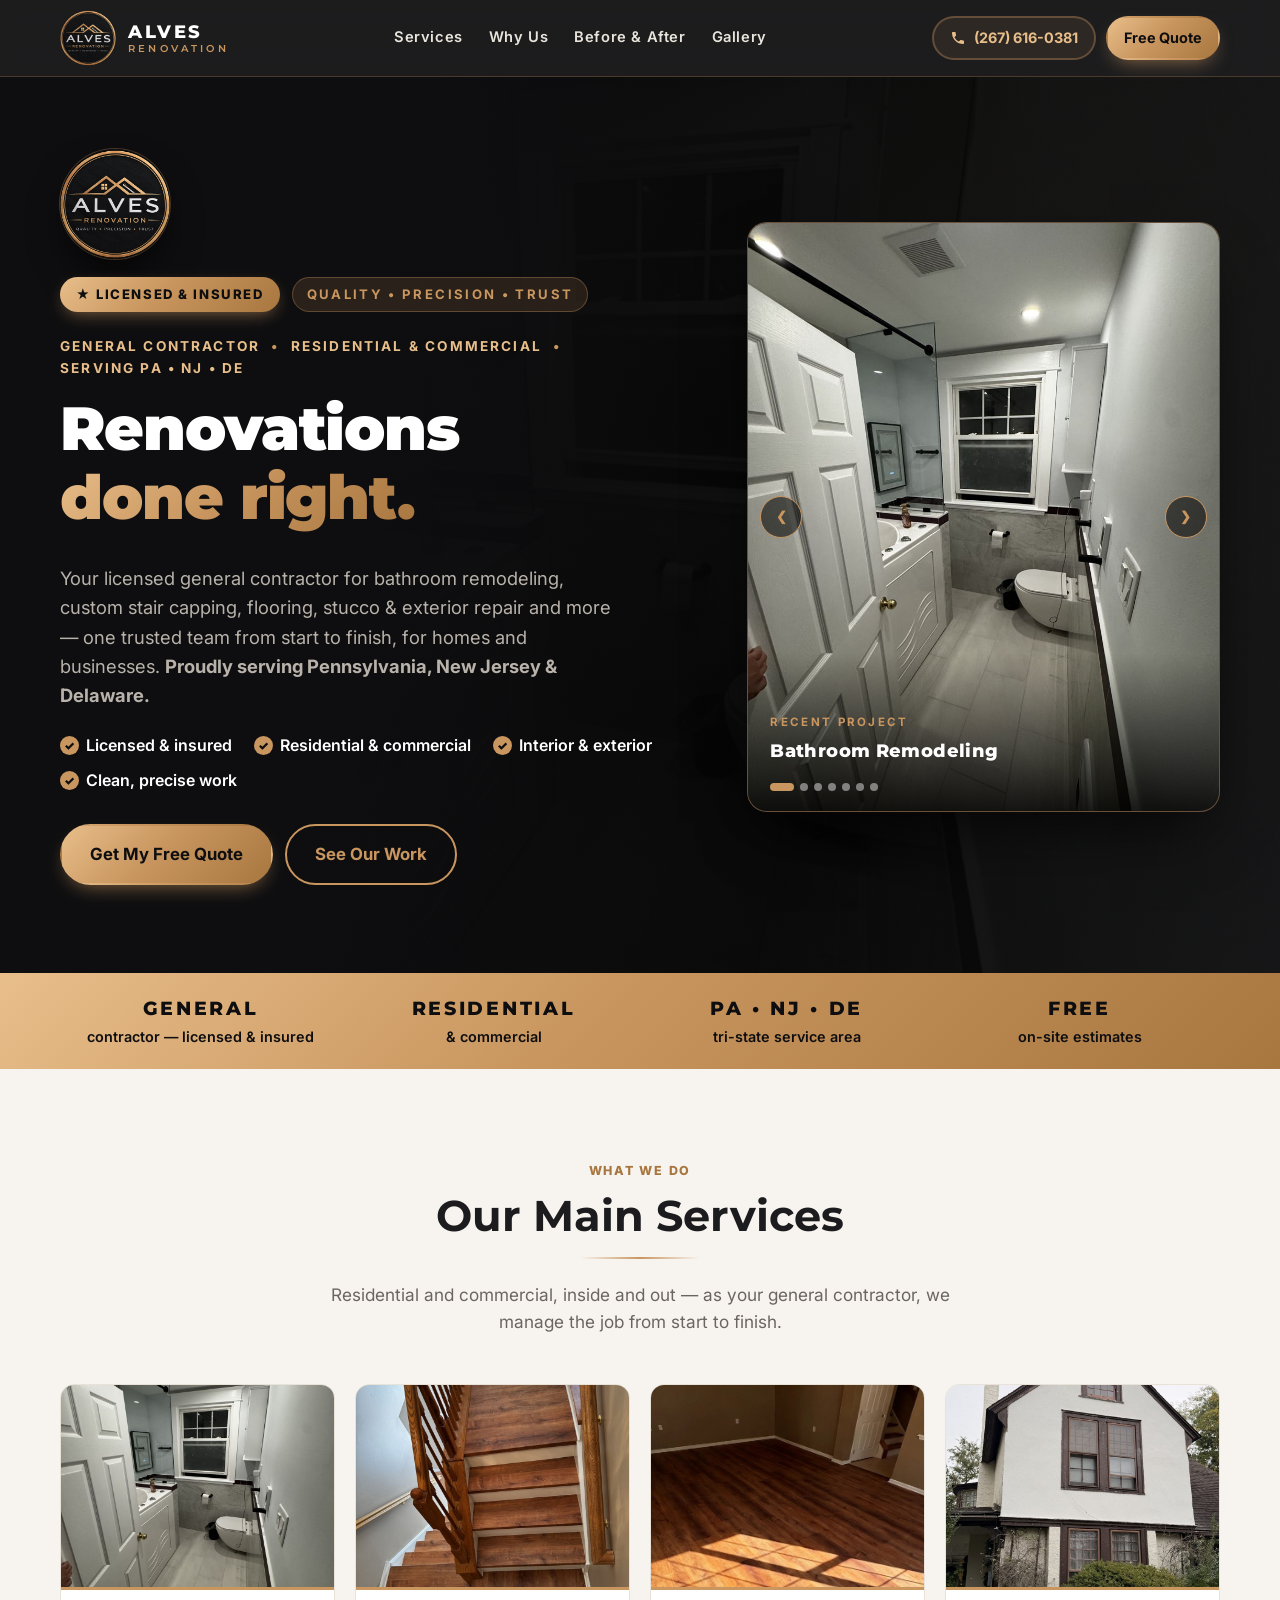
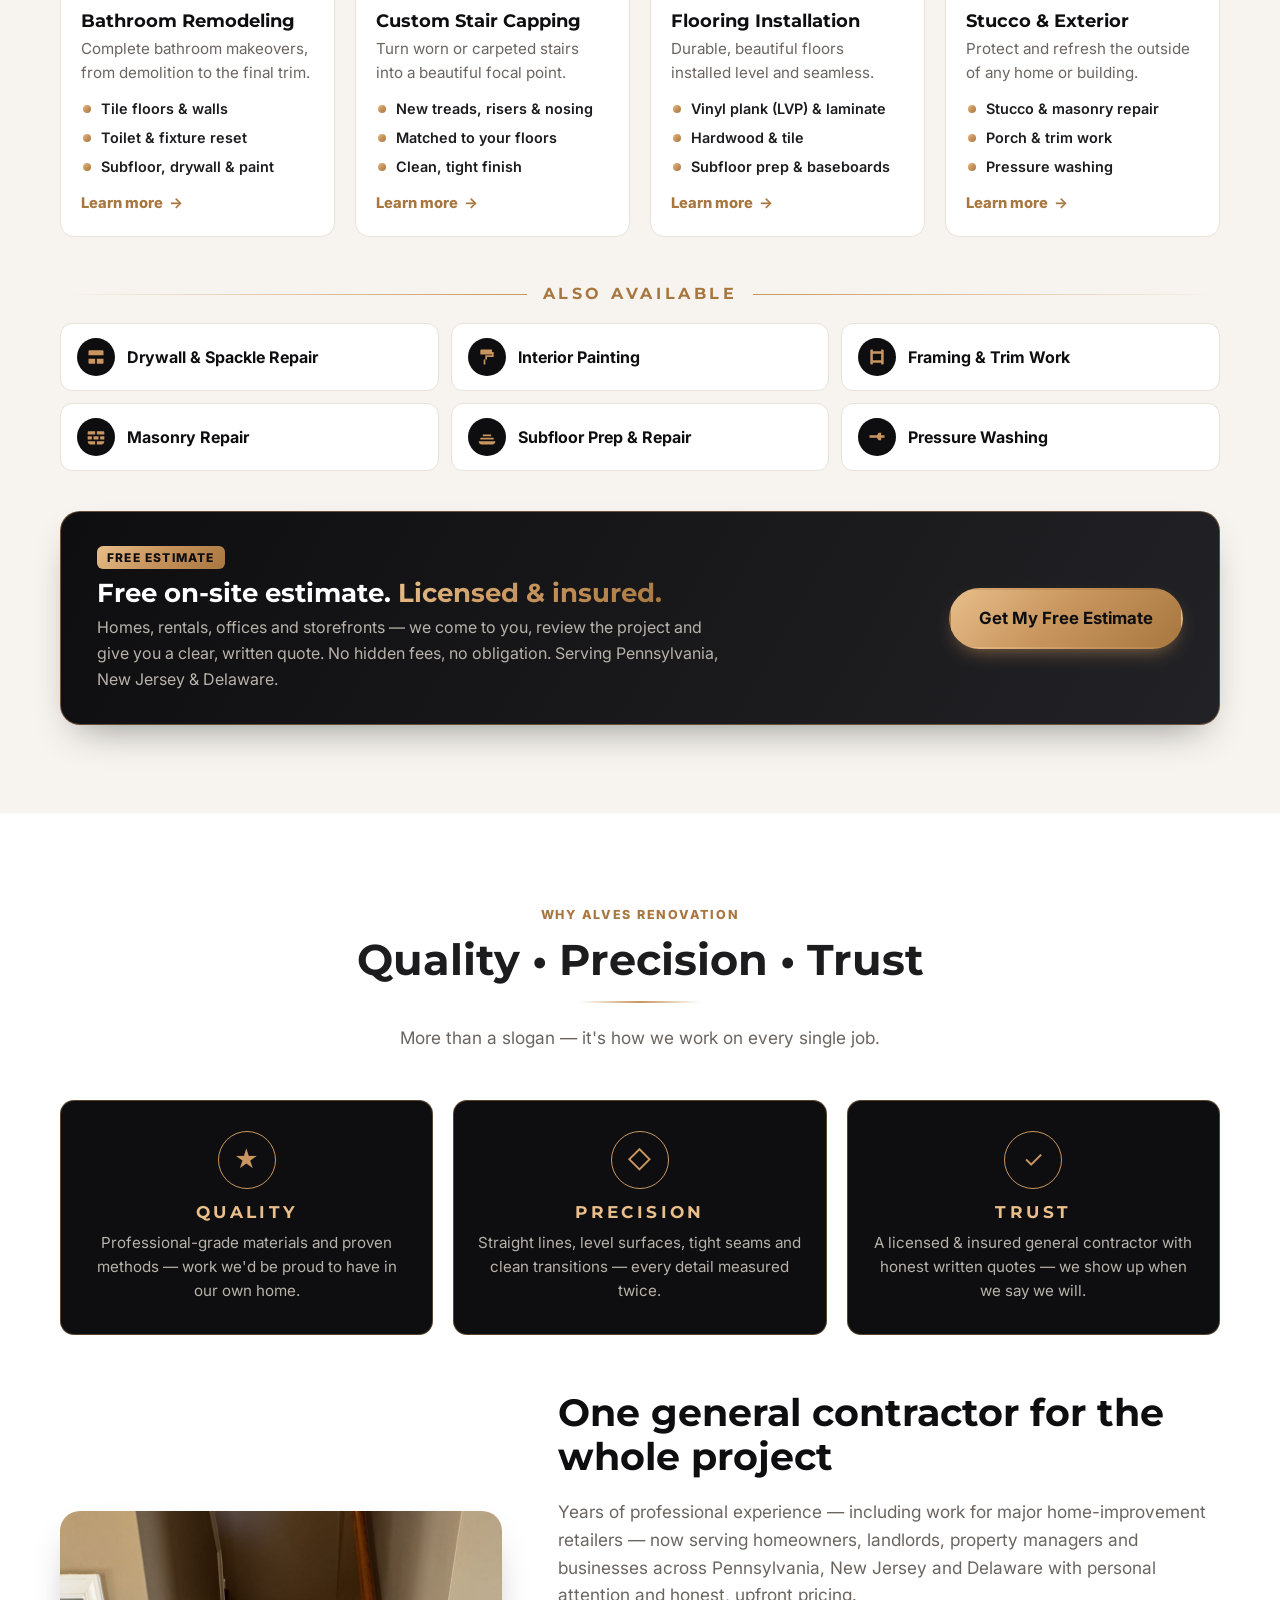
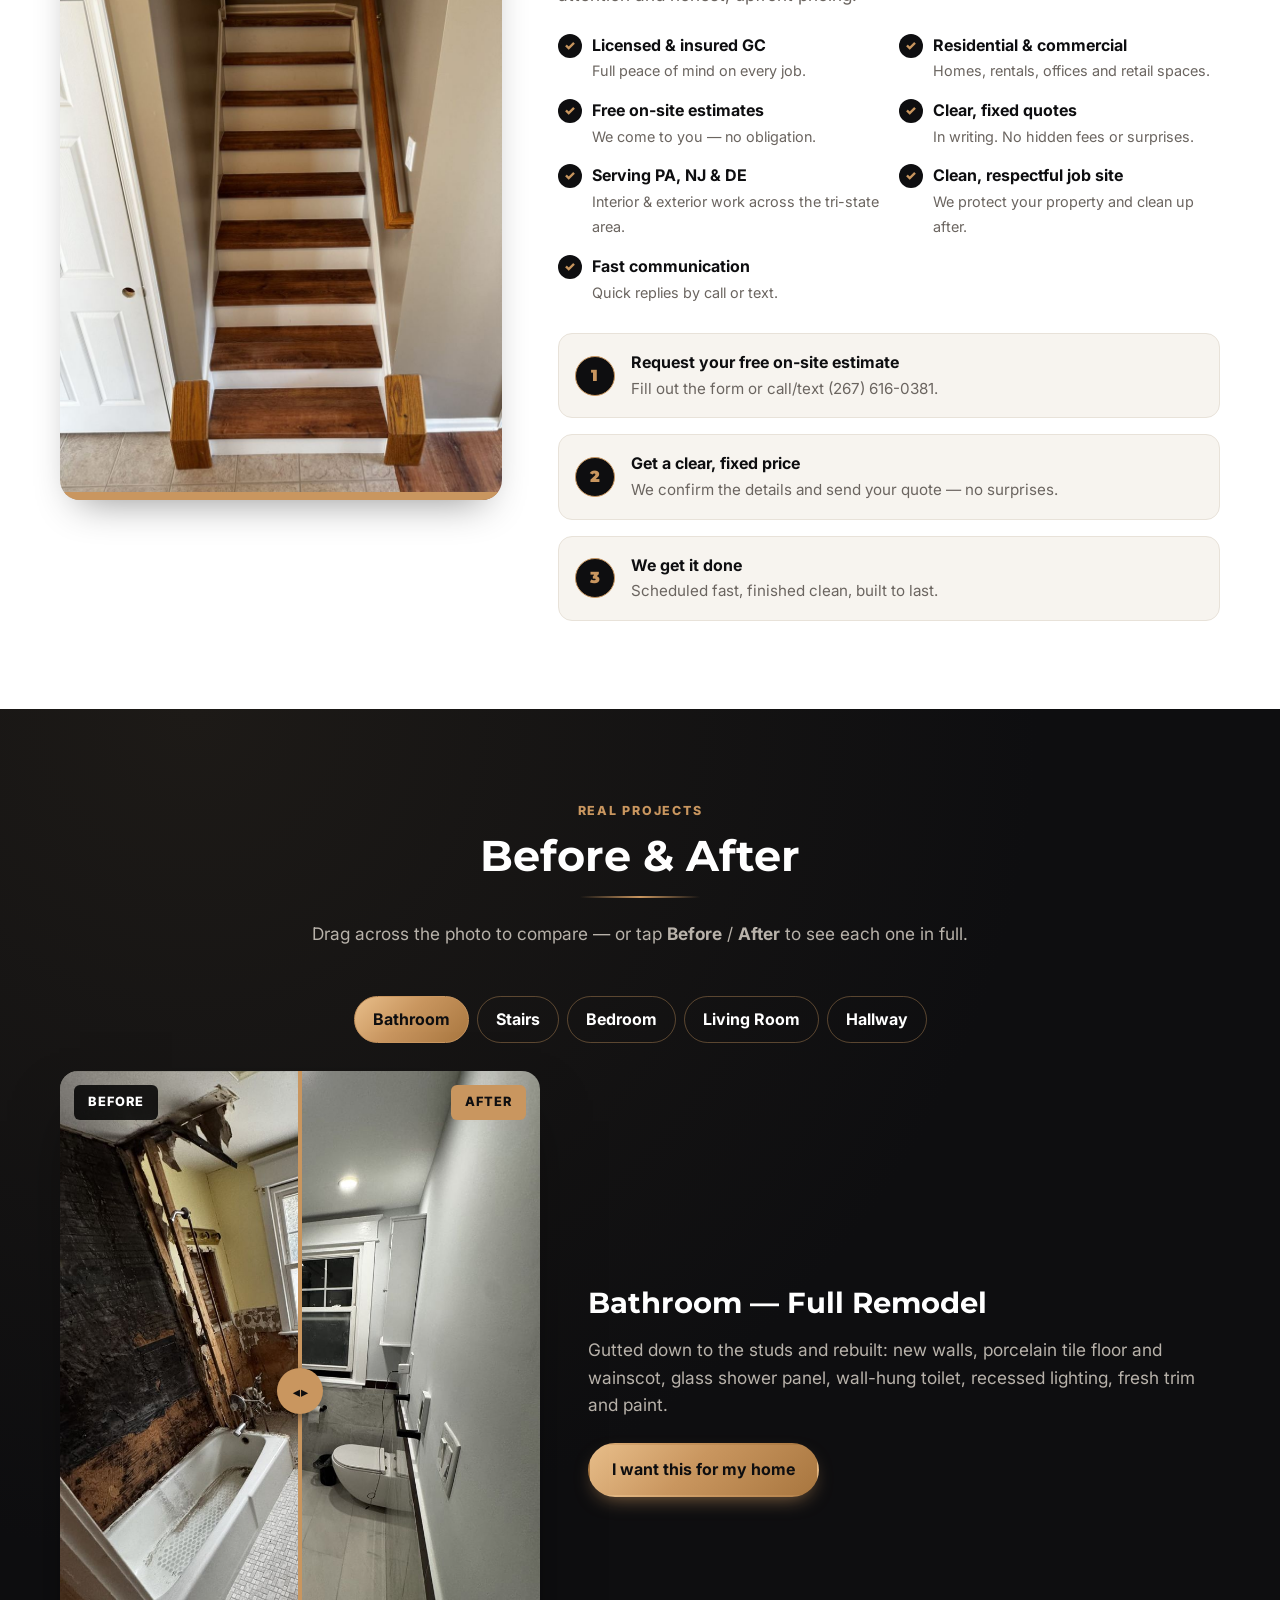
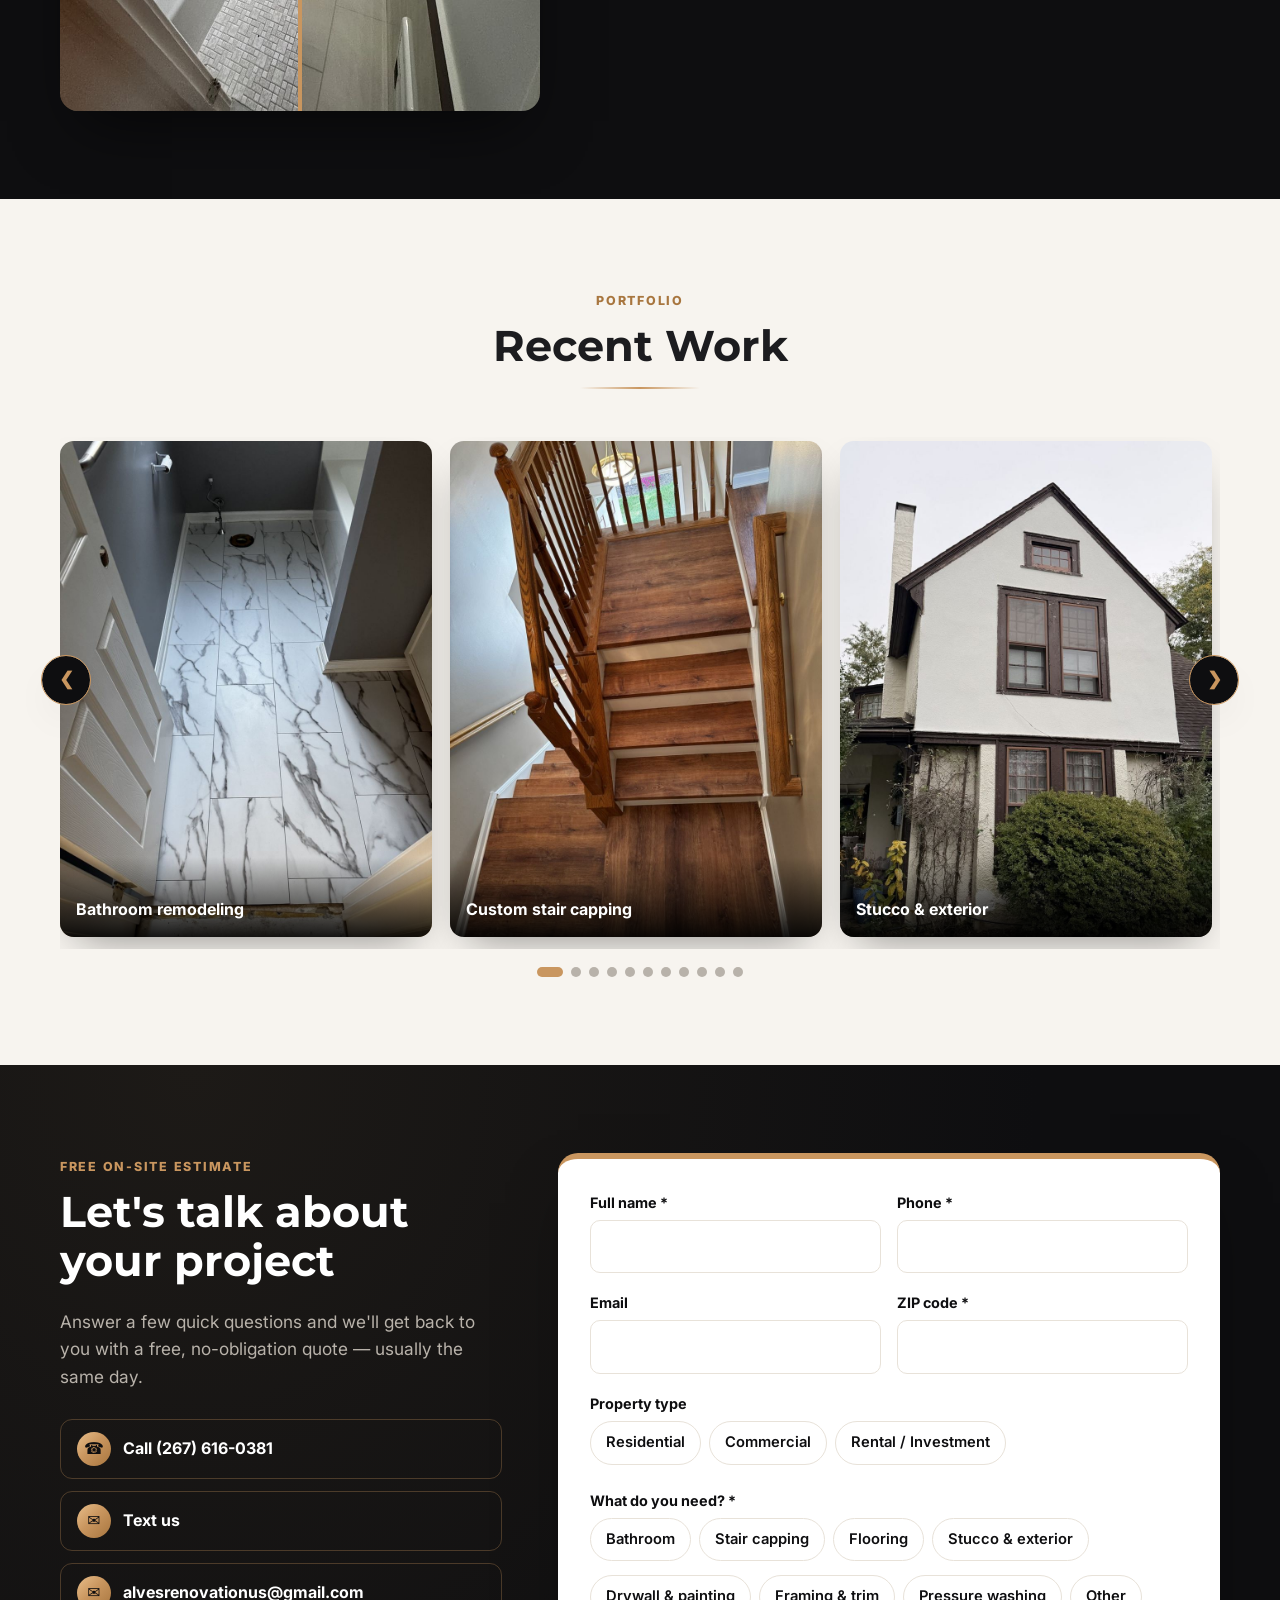
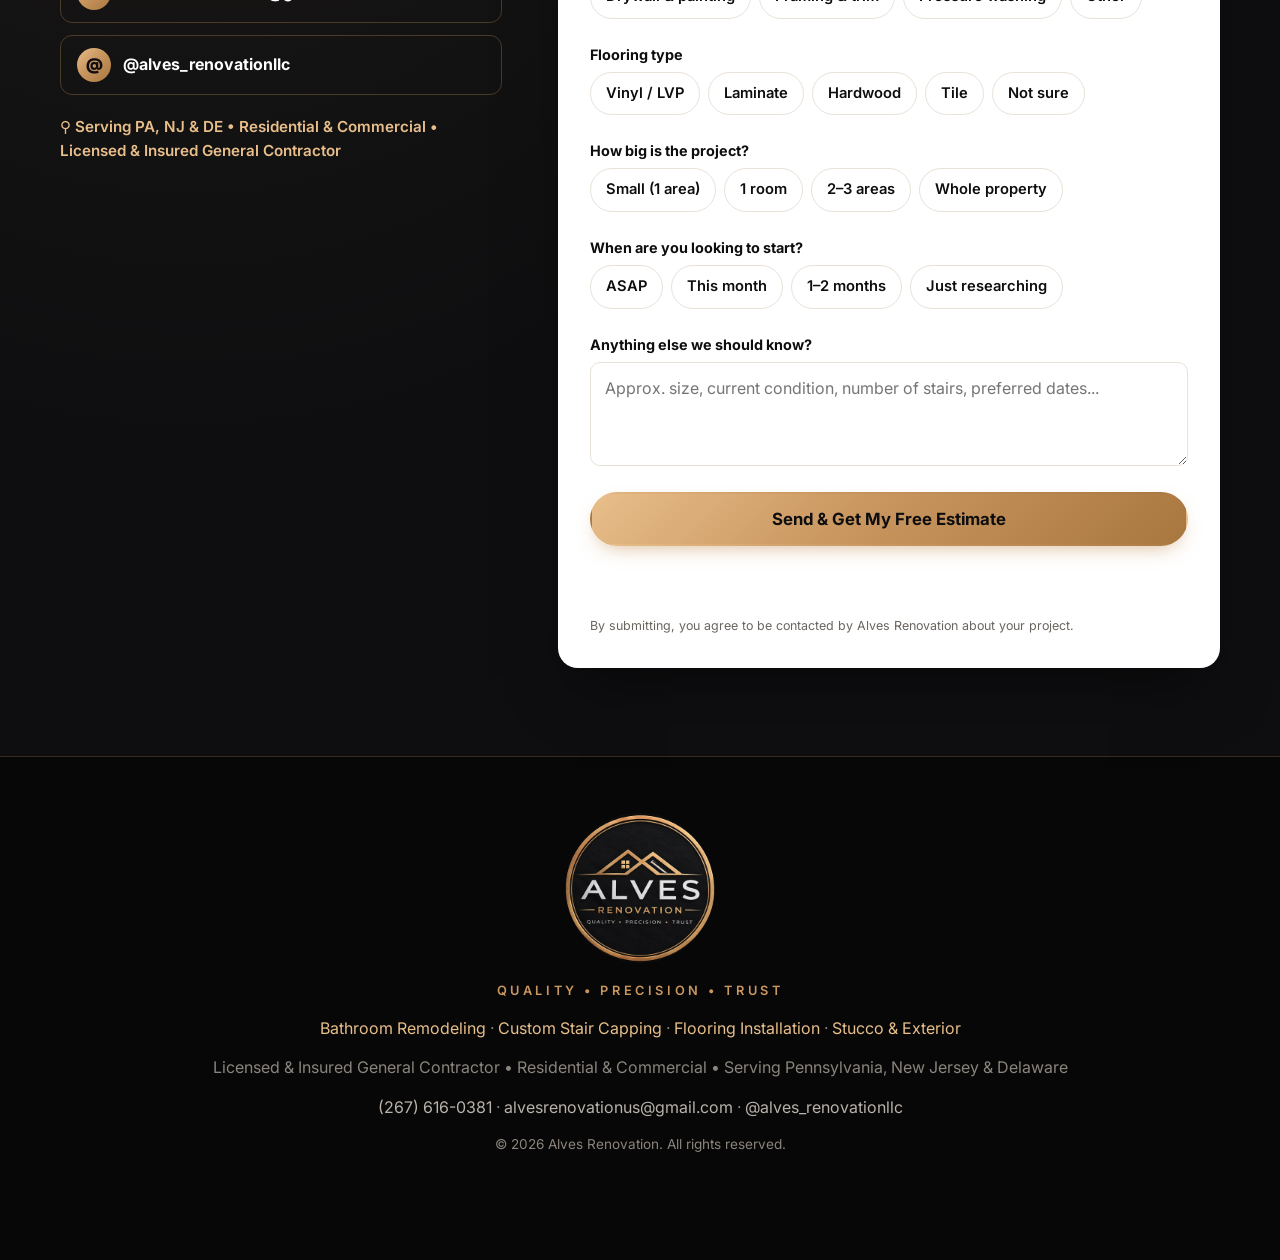
==== commit 32e859c9: "Add a dedicated page for each main service - New pages: bathroom-remodeling, stair-capping, flooring" ====
--- a/index.html
+++ b/index.html
@@ -147,33 +147,37 @@
         <article class="main-service">
           <div class="main-service__img"><img src="assets/img/bathroom-after.jpg" alt="Fully remodeled bathroom with tile, glass shower panel and new fixtures" loading="lazy" /></div>
           <div class="main-service__body">
-            <h3>Bathroom Remodeling</h3>
+            <h3><a href="bathroom-remodeling.html">Bathroom Remodeling</a></h3>
             <p>Complete bathroom makeovers, from demolition to the final trim.</p>
             <ul><li>Tile floors &amp; walls</li><li>Toilet &amp; fixture reset</li><li>Subfloor, drywall &amp; paint</li></ul>
+            <a class="main-service__link" href="bathroom-remodeling.html" aria-label="Learn more about Bathroom Remodeling">Learn more <b aria-hidden="true">&rarr;</b></a>
           </div>
         </article>
         <article class="main-service">
           <div class="main-service__img"><img src="assets/img/gallery-stairs.jpg" alt="Staircase with new wood-look stair capping" loading="lazy" /></div>
           <div class="main-service__body">
-            <h3>Custom Stair Capping</h3>
+            <h3><a href="stair-capping.html">Custom Stair Capping</a></h3>
             <p>Turn worn or carpeted stairs into a beautiful focal point.</p>
             <ul><li>New treads, risers &amp; nosing</li><li>Matched to your floors</li><li>Clean, tight finish</li></ul>
+            <a class="main-service__link" href="stair-capping.html" aria-label="Learn more about Custom Stair Capping">Learn more <b aria-hidden="true">&rarr;</b></a>
           </div>
         </article>
         <article class="main-service">
           <div class="main-service__img"><img src="assets/img/hero-flooring.jpg" alt="Living room with new wood-look plank floor" loading="lazy" /></div>
           <div class="main-service__body">
-            <h3>Flooring Installation</h3>
+            <h3><a href="flooring.html">Flooring Installation</a></h3>
             <p>Durable, beautiful floors installed level and seamless.</p>
             <ul><li>Vinyl plank (LVP) &amp; laminate</li><li>Hardwood &amp; tile</li><li>Subfloor prep &amp; baseboards</li></ul>
+            <a class="main-service__link" href="flooring.html" aria-label="Learn more about Flooring Installation">Learn more <b aria-hidden="true">&rarr;</b></a>
           </div>
         </article>
         <article class="main-service">
           <div class="main-service__img"><img src="assets/img/exterior-stucco.jpg" alt="House exterior after stucco repair" loading="lazy" /></div>
           <div class="main-service__body">
-            <h3>Stucco &amp; Exterior</h3>
+            <h3><a href="stucco-exterior.html">Stucco &amp; Exterior</a></h3>
             <p>Protect and refresh the outside of any home or building.</p>
             <ul><li>Stucco &amp; masonry repair</li><li>Porch &amp; trim work</li><li>Pressure washing</li></ul>
+            <a class="main-service__link" href="stucco-exterior.html" aria-label="Learn more about Stucco &amp; Exterior">Learn more <b aria-hidden="true">&rarr;</b></a>
           </div>
         </article>
       </div>
@@ -428,6 +432,7 @@
         <img src="assets/logo.png" alt="Alves Renovation logo" class="footer__logo" width="150" height="150" loading="lazy" />
       </a>
       <p class="footer__tagline">Quality &bull; Precision &bull; Trust</p>
+      <p class="footer__links"><a href="bathroom-remodeling.html">Bathroom Remodeling</a> &middot; <a href="stair-capping.html">Custom Stair Capping</a> &middot; <a href="flooring.html">Flooring Installation</a> &middot; <a href="stucco-exterior.html">Stucco &amp; Exterior</a></p>
       <p>Licensed &amp; Insured General Contractor &bull; Residential &amp; Commercial &bull; Serving Pennsylvania, New Jersey &amp; Delaware</p>
       <p class="footer__contact"><a href="tel:+12676160381">(267) 616-0381</a> &middot; <a href="mailto:alvesrenovationus@gmail.com">alvesrenovationus@gmail.com</a> &middot; <a href="https://www.instagram.com/alves_renovationllc/" target="_blank" rel="noopener">@alves_renovationllc</a></p>
       <p class="footer__copy">&copy; <span id="year"></span> Alves Renovation. All rights reserved.</p>
--- a/css/styles.css
+++ b/css/styles.css
@@ -341,3 +341,67 @@
 .hero__kicker span { white-space: nowrap; }
 .hero__kicker i { font-style: normal; color: var(--gold); margin: 0 6px; }
 @media (max-width: 600px) { .hero__kicker { font-size: .74rem; letter-spacing: .12em; line-height: 1.8; } }
+
+/* ==========================================================
+   Service pages
+   ========================================================== */
+.sp-hero { position: relative; overflow: hidden; color: var(--white); background: var(--black); padding: 64px 0 72px; }
+.sp-hero__bg { position: absolute; inset: 0; }
+.sp-hero__bg img { width: 100%; height: 100%; object-fit: cover; opacity: .38; }
+.sp-hero__bg::after { content: ""; position: absolute; inset: 0; background: linear-gradient(100deg, var(--black) 25%, rgba(14, 14, 16, .7) 60%, rgba(14, 14, 16, .35)); }
+.sp-hero__inner { position: relative; max-width: 1160px; }
+.sp-hero h1 { font-size: clamp(2.4rem, 5.5vw, 4rem); font-weight: 900; letter-spacing: -.02em; max-width: 720px; }
+.sp-hero .lead { max-width: 640px; margin-bottom: 28px; }
+.breadcrumb { font-size: .85rem; color: var(--muted-dark); margin-bottom: 18px; }
+.breadcrumb a { color: var(--muted-dark); text-decoration: none; }
+.breadcrumb a:hover { color: var(--gold); }
+.breadcrumb span { margin: 0 6px; opacity: .6; }
+.breadcrumb b { color: var(--gold-light); font-weight: 600; }
+
+.sp-block { display: grid; grid-template-columns: 1.1fr .9fr; gap: 56px; align-items: center; }
+.sp-block h2 { font-size: clamp(1.8rem, 3.4vw, 2.4rem); color: var(--black); }
+.sp-block__copy > p { color: var(--muted); font-size: 1.06rem; }
+.sp-block__img { border-radius: 20px; overflow: hidden; box-shadow: var(--shadow); aspect-ratio: 4 / 5; position: relative; }
+.sp-block__img img { width: 100%; height: 100%; object-fit: cover; }
+.sp-block__img::after { content: ""; position: absolute; inset: auto 0 0 0; height: 8px; background: var(--gold-grad); }
+.checklist { list-style: none; padding: 0; margin: 22px 0 28px; display: grid; grid-template-columns: 1fr 1fr; gap: 12px 20px; }
+.checklist li { position: relative; padding-left: 32px; font-weight: 600; color: var(--ink); }
+.checklist li::before { content: "✓"; position: absolute; left: 0; top: 1px; width: 22px; height: 22px; border-radius: 50%; background: var(--black); color: var(--gold); font-weight: 900; font-size: .75rem; display: grid; place-items: center; }
+
+.type-cards { display: grid; grid-template-columns: repeat(4, 1fr); gap: 18px; }
+.type-card { background: var(--bg); border: 1px solid var(--line); border-top: 4px solid var(--gold); border-radius: var(--radius); padding: 22px; }
+.type-card h3 { font-size: 1.1rem; color: var(--black); }
+.type-card p { margin: 0; color: var(--muted); font-size: .95rem; }
+
+.sp-ba-grid { display: grid; grid-template-columns: repeat(3, 1fr); gap: 28px; }
+.sp-ba-grid--single { grid-template-columns: minmax(0, 480px); justify-content: center; }
+.sp-ba h3 { margin: 16px 0 4px; font-size: 1.2rem; }
+.sp-ba p { margin: 0; color: var(--muted-dark); font-size: .95rem; }
+
+.sp-gallery { display: grid; grid-template-columns: repeat(3, 1fr); gap: 16px; }
+.sp-gallery figure { margin: 0; position: relative; border-radius: var(--radius); overflow: hidden; aspect-ratio: 3 / 4; box-shadow: var(--shadow); }
+.sp-gallery img { width: 100%; height: 100%; object-fit: cover; transition: transform .5s; }
+.sp-gallery figure:hover img { transform: scale(1.04); }
+.sp-gallery figcaption { position: absolute; left: 0; right: 0; bottom: 0; padding: 36px 14px 12px; background: linear-gradient(transparent, rgba(0, 0, 0, .85)); color: var(--white); font-weight: 700; }
+
+.other-services { display: grid; grid-template-columns: repeat(3, 1fr); gap: 18px; }
+.other-service { position: relative; display: block; border-radius: var(--radius); overflow: hidden; aspect-ratio: 16 / 10; text-decoration: none; box-shadow: var(--shadow); }
+.other-service img { width: 100%; height: 100%; object-fit: cover; transition: transform .5s; }
+.other-service:hover img { transform: scale(1.05); }
+.other-service span { position: absolute; inset: auto 0 0 0; padding: 40px 18px 16px; background: linear-gradient(transparent, rgba(0, 0, 0, .9)); color: var(--white); font-family: var(--display); font-weight: 800; font-size: 1.1rem; }
+.other-service b { color: var(--gold); margin-left: 4px; transition: margin .2s; }
+.other-service:hover b { margin-left: 10px; }
+
+.footer__links a { color: var(--gold-light) !important; }
+
+/* Home page: clickable main-service cards */
+.main-service { position: relative; }
+.main-service__link { display: inline-flex; align-items: center; gap: 6px; margin-top: 14px; font-weight: 800; color: var(--gold-dark); text-decoration: none; font-size: .92rem; }
+.main-service__link::after { content: ""; position: absolute; inset: 0; }
+.main-service__link b { transition: margin .2s; }
+.main-service:hover .main-service__link b { margin-left: 6px; }
+.main-service h3 a { color: inherit; text-decoration: none; }
+
+@media (max-width: 1024px) { .type-cards { grid-template-columns: 1fr 1fr; } .sp-ba-grid { grid-template-columns: 1fr 1fr; } }
+@media (max-width: 900px) { .sp-block { grid-template-columns: 1fr; gap: 32px; } .sp-block__img { max-width: 460px; width: 100%; margin: 0 auto; aspect-ratio: 4 / 3; } .sp-gallery, .other-services { grid-template-columns: 1fr 1fr; } }
+@media (max-width: 600px) { .checklist, .type-cards, .sp-ba-grid, .other-services { grid-template-columns: 1fr; } .sp-hero { padding: 44px 0 52px; } }
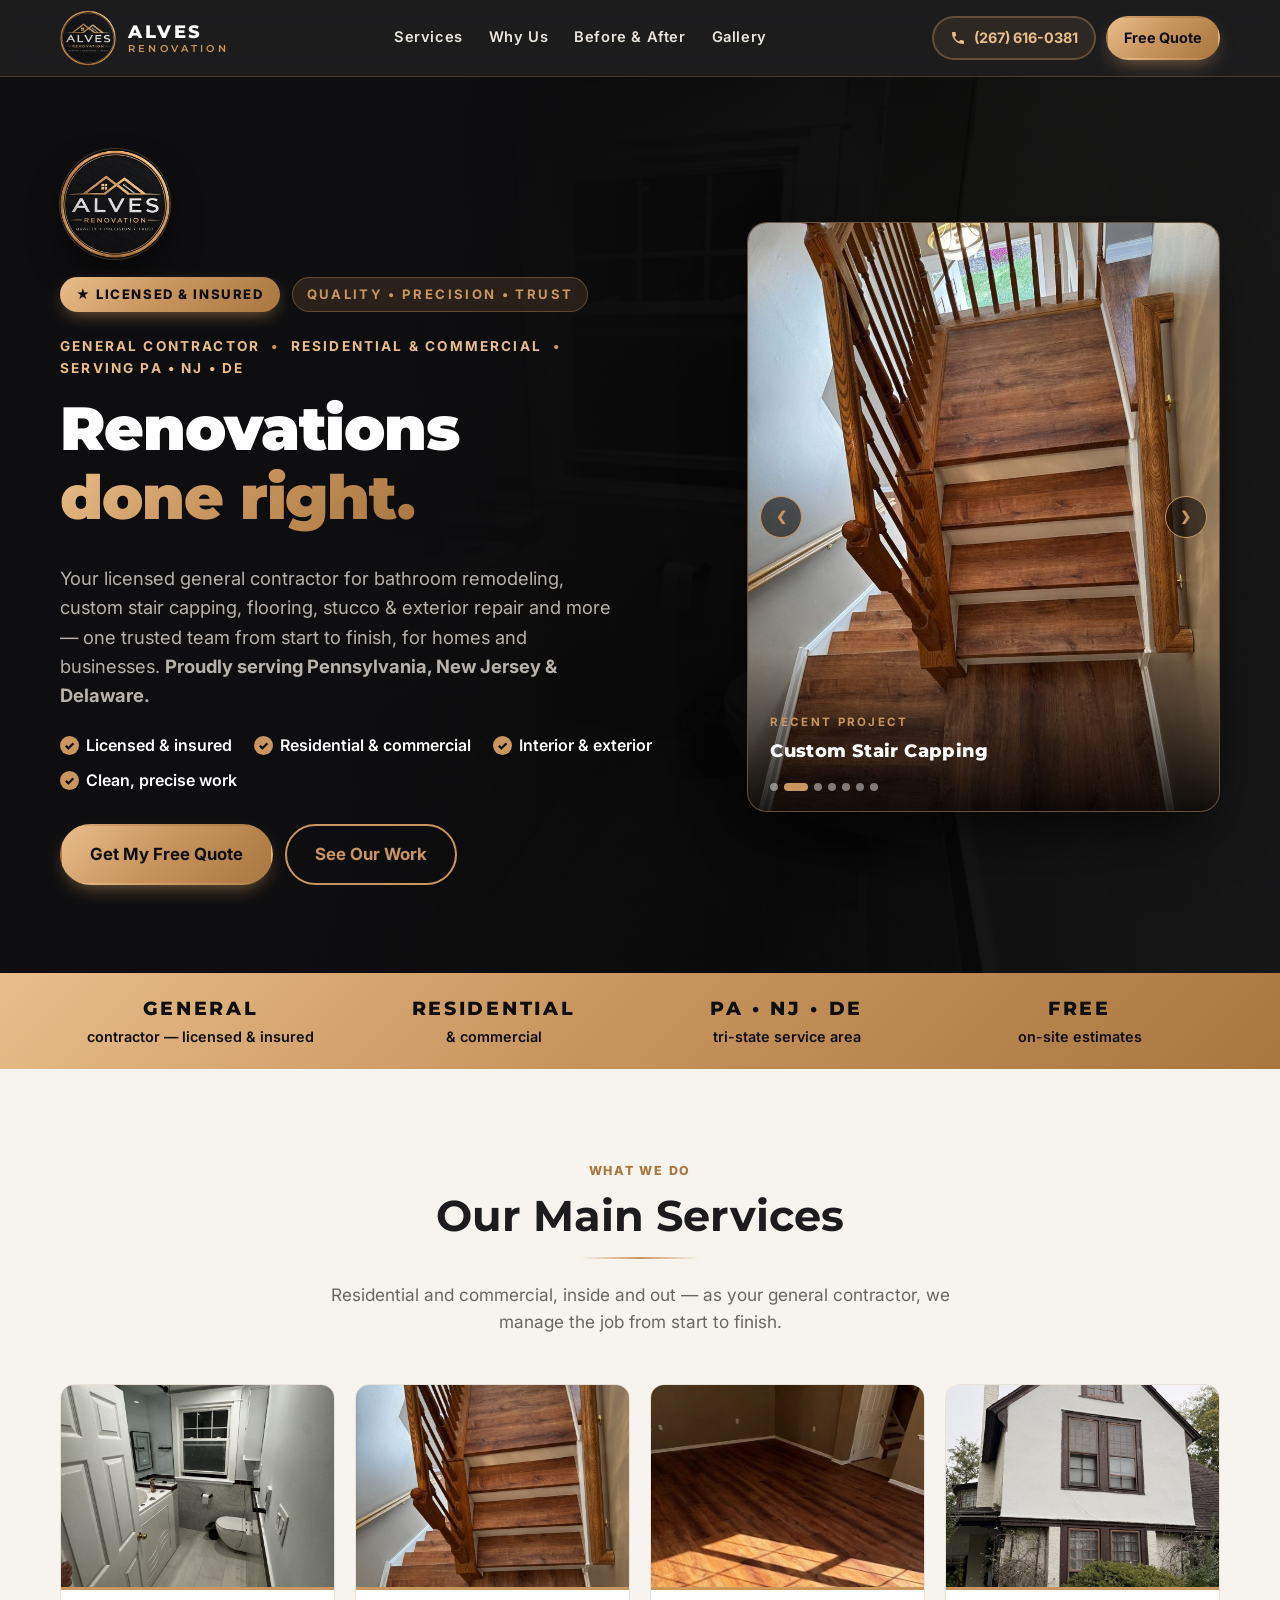
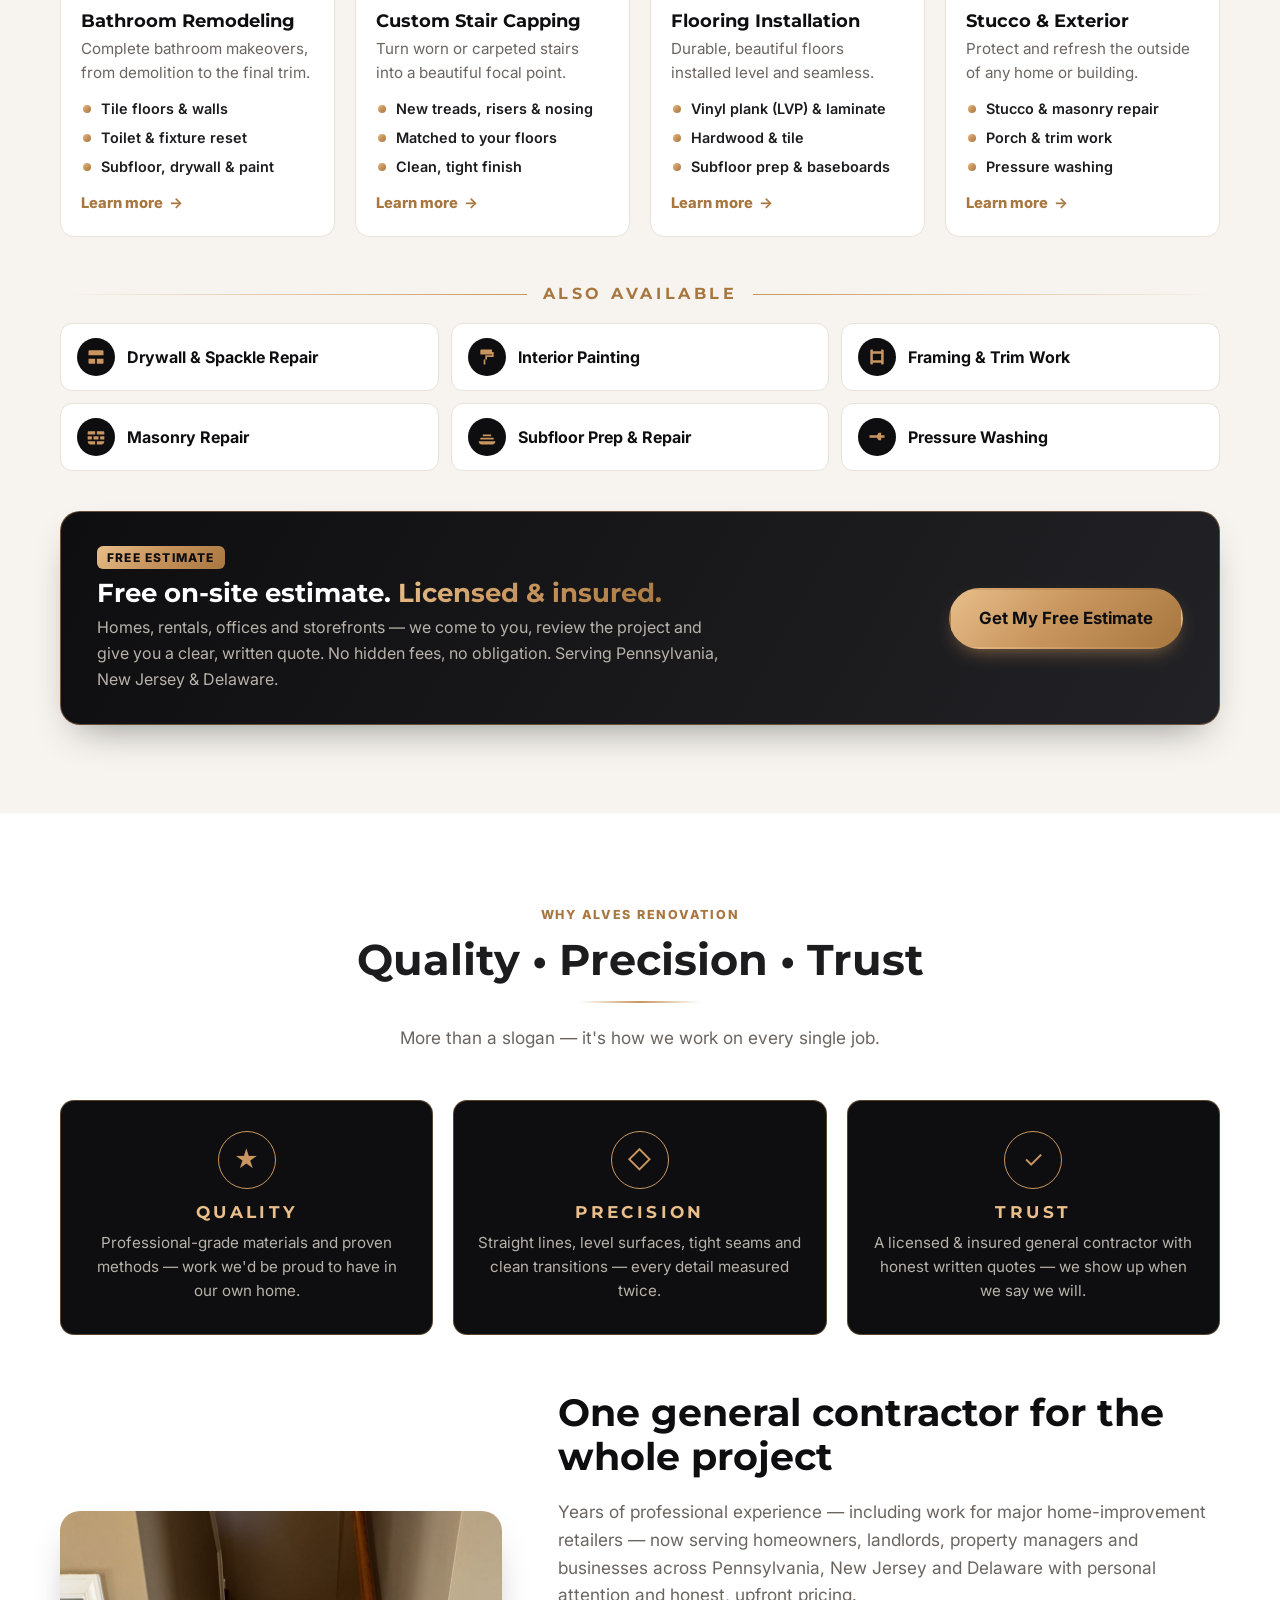
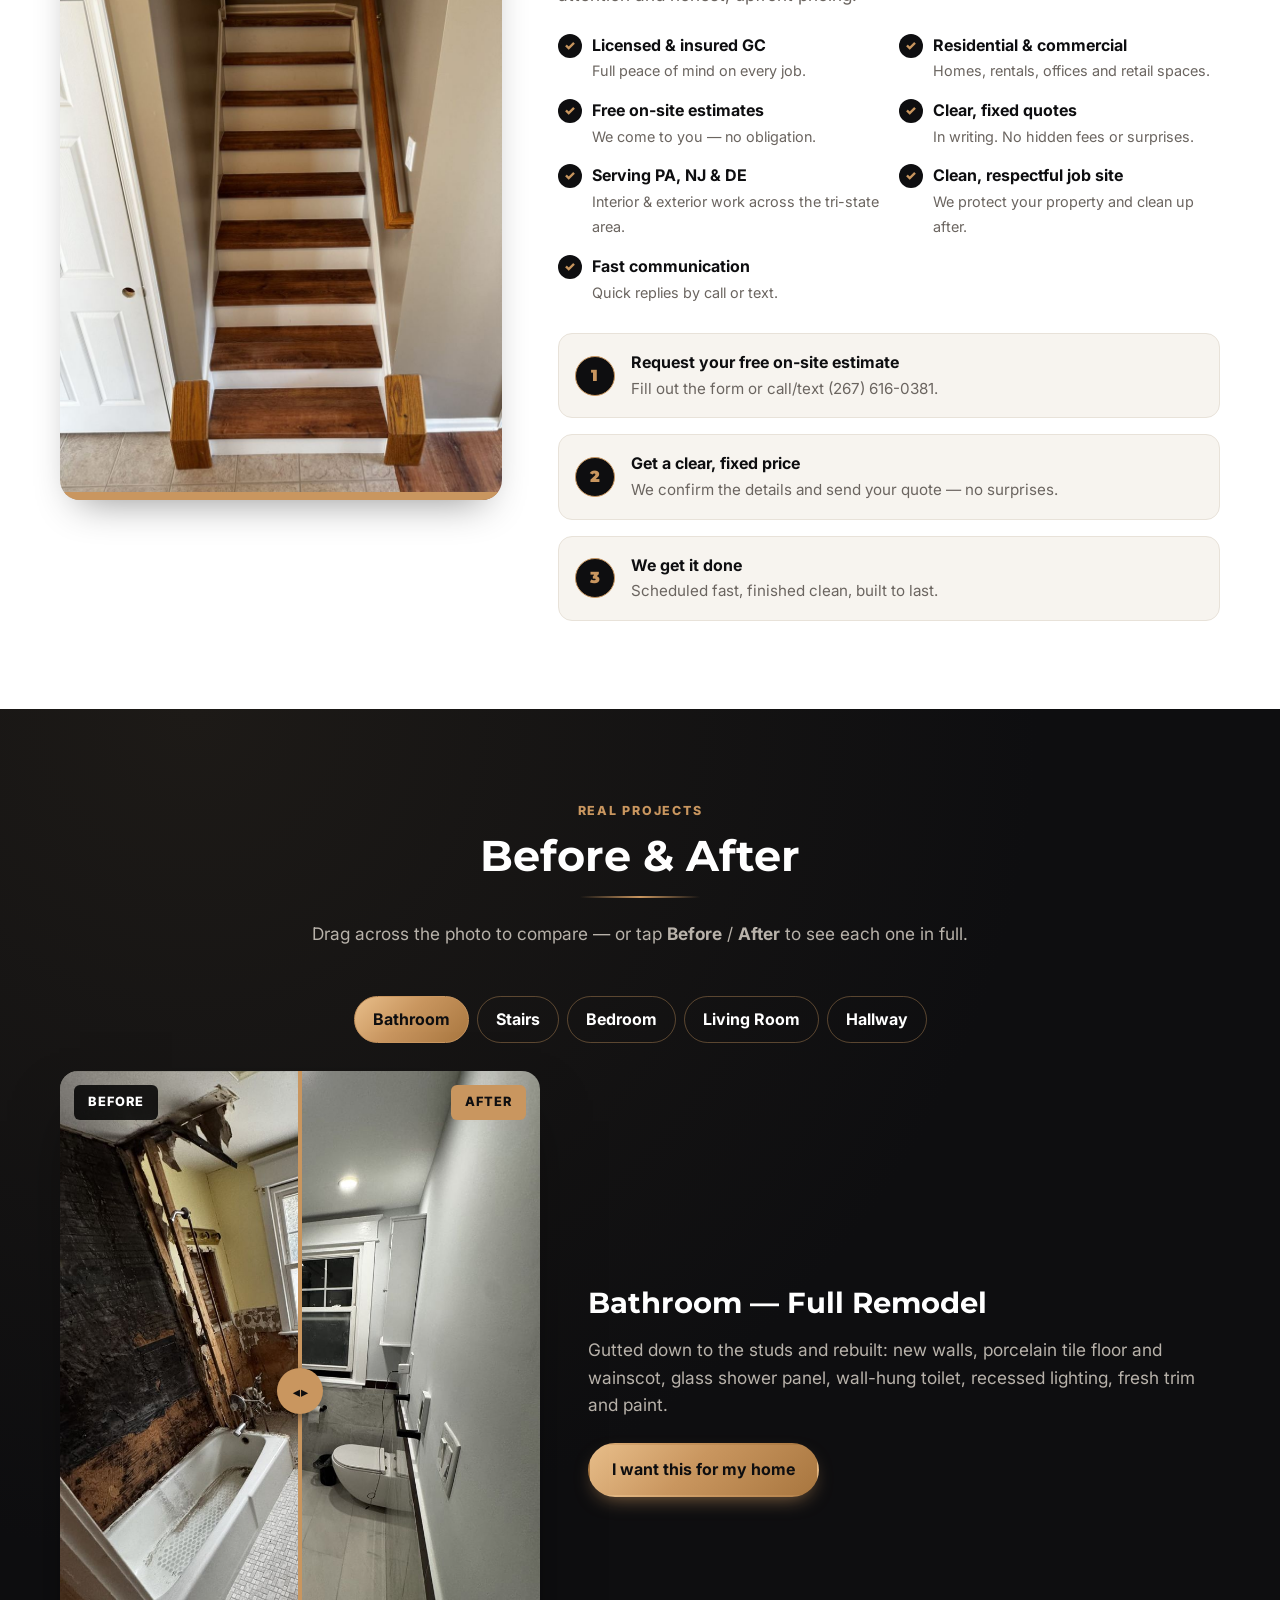
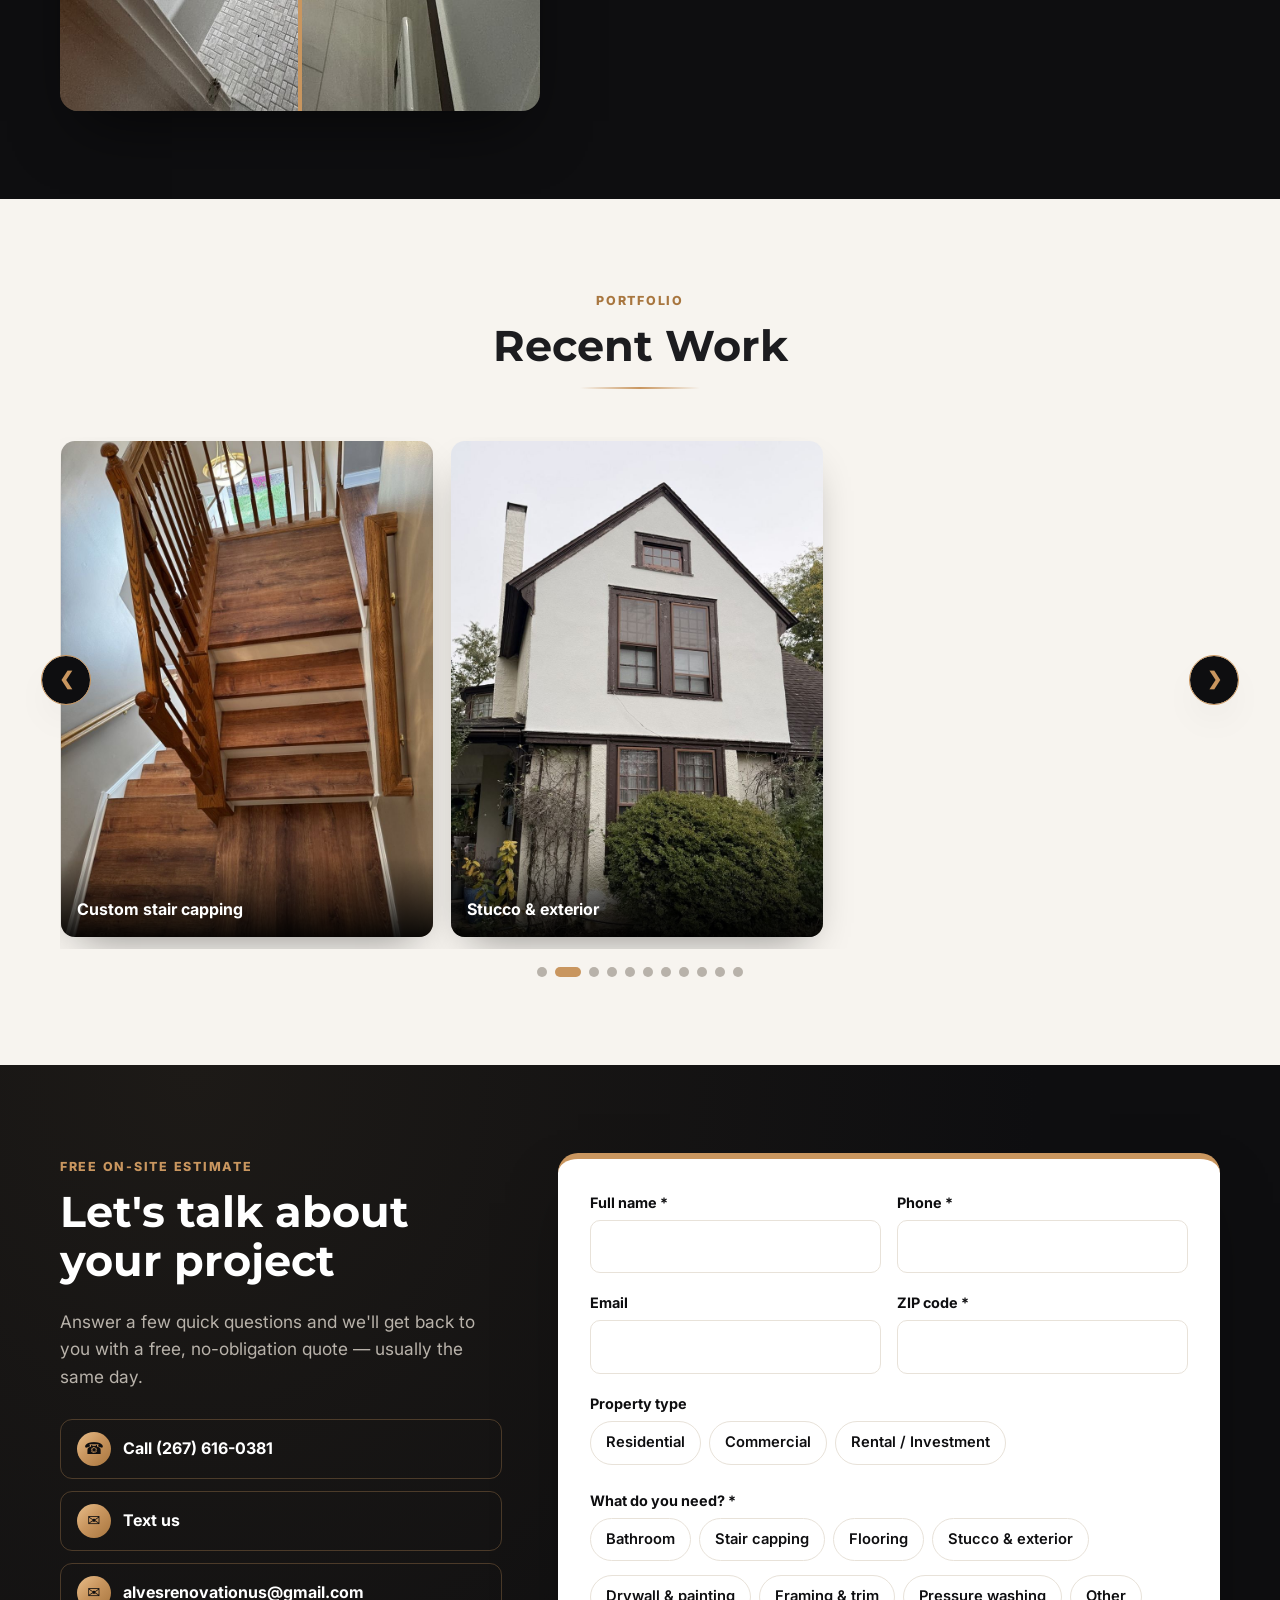
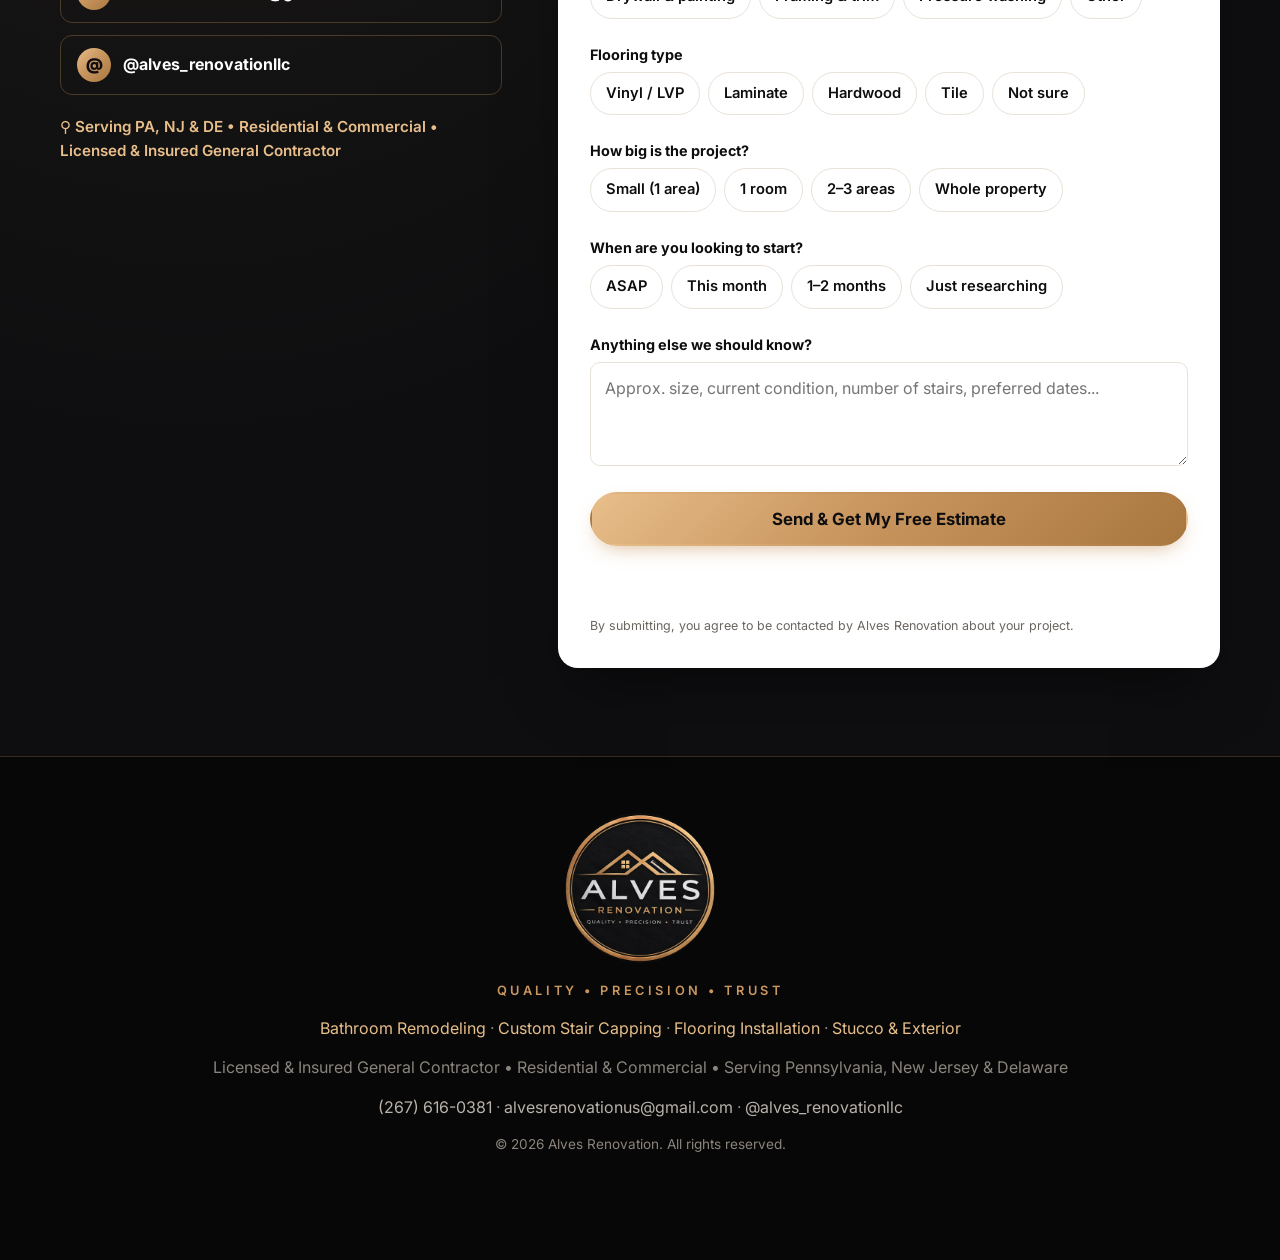
==== commit 6ac903a0: "Point site URLs to alvesrenovations.com and add sitemap/robots - Canonical, og:url and absolute og:i" ====
--- a/index.html
+++ b/index.html
@@ -7,9 +7,9 @@
   <meta name="description" content="Alves Renovation is a licensed &amp; insured general contractor for residential and commercial projects in Pennsylvania, New Jersey and Delaware: bathroom remodeling, custom stair capping, flooring, stucco &amp; exterior, drywall, painting, framing &amp; trim and pressure washing. Free on-site estimates." />
   <meta property="og:title" content="Alves Renovation | Quality &bull; Precision &bull; Trust" />
   <meta property="og:description" content="Licensed general contractor &mdash; residential &amp; commercial. Bathrooms, stair capping, flooring, stucco &amp; exterior and more. Serving PA, NJ &amp; DE." />
-  <meta property="og:image" content="assets/logo-full.jpg" />
-  <meta property="og:url" content="https://alvesrenovationus.com" />
-  <link rel="canonical" href="https://alvesrenovationus.com" />
+  <meta property="og:image" content="https://alvesrenovations.com/assets/logo-full.jpg" />
+  <meta property="og:url" content="https://alvesrenovations.com/" />
+  <link rel="canonical" href="https://alvesrenovations.com/" />
   <meta name="theme-color" content="#0E0E10" />
   <link rel="icon" href="assets/favicon.png" type="image/png" />
   <link rel="apple-touch-icon" href="assets/logo-sm.png" />
@@ -23,7 +23,8 @@
     "@type": "GeneralContractor",
     "name": "Alves Renovation",
     "slogan": "Quality \u2022 Precision \u2022 Trust",
-    "image": "assets/logo-full.jpg",
+    "image": "https://alvesrenovations.com/assets/logo-full.jpg",
+    "url": "https://alvesrenovations.com/",
     "telephone": "+1-267-616-0381",
     "email": "alvesrenovationus@gmail.com",
     "areaServed": [
